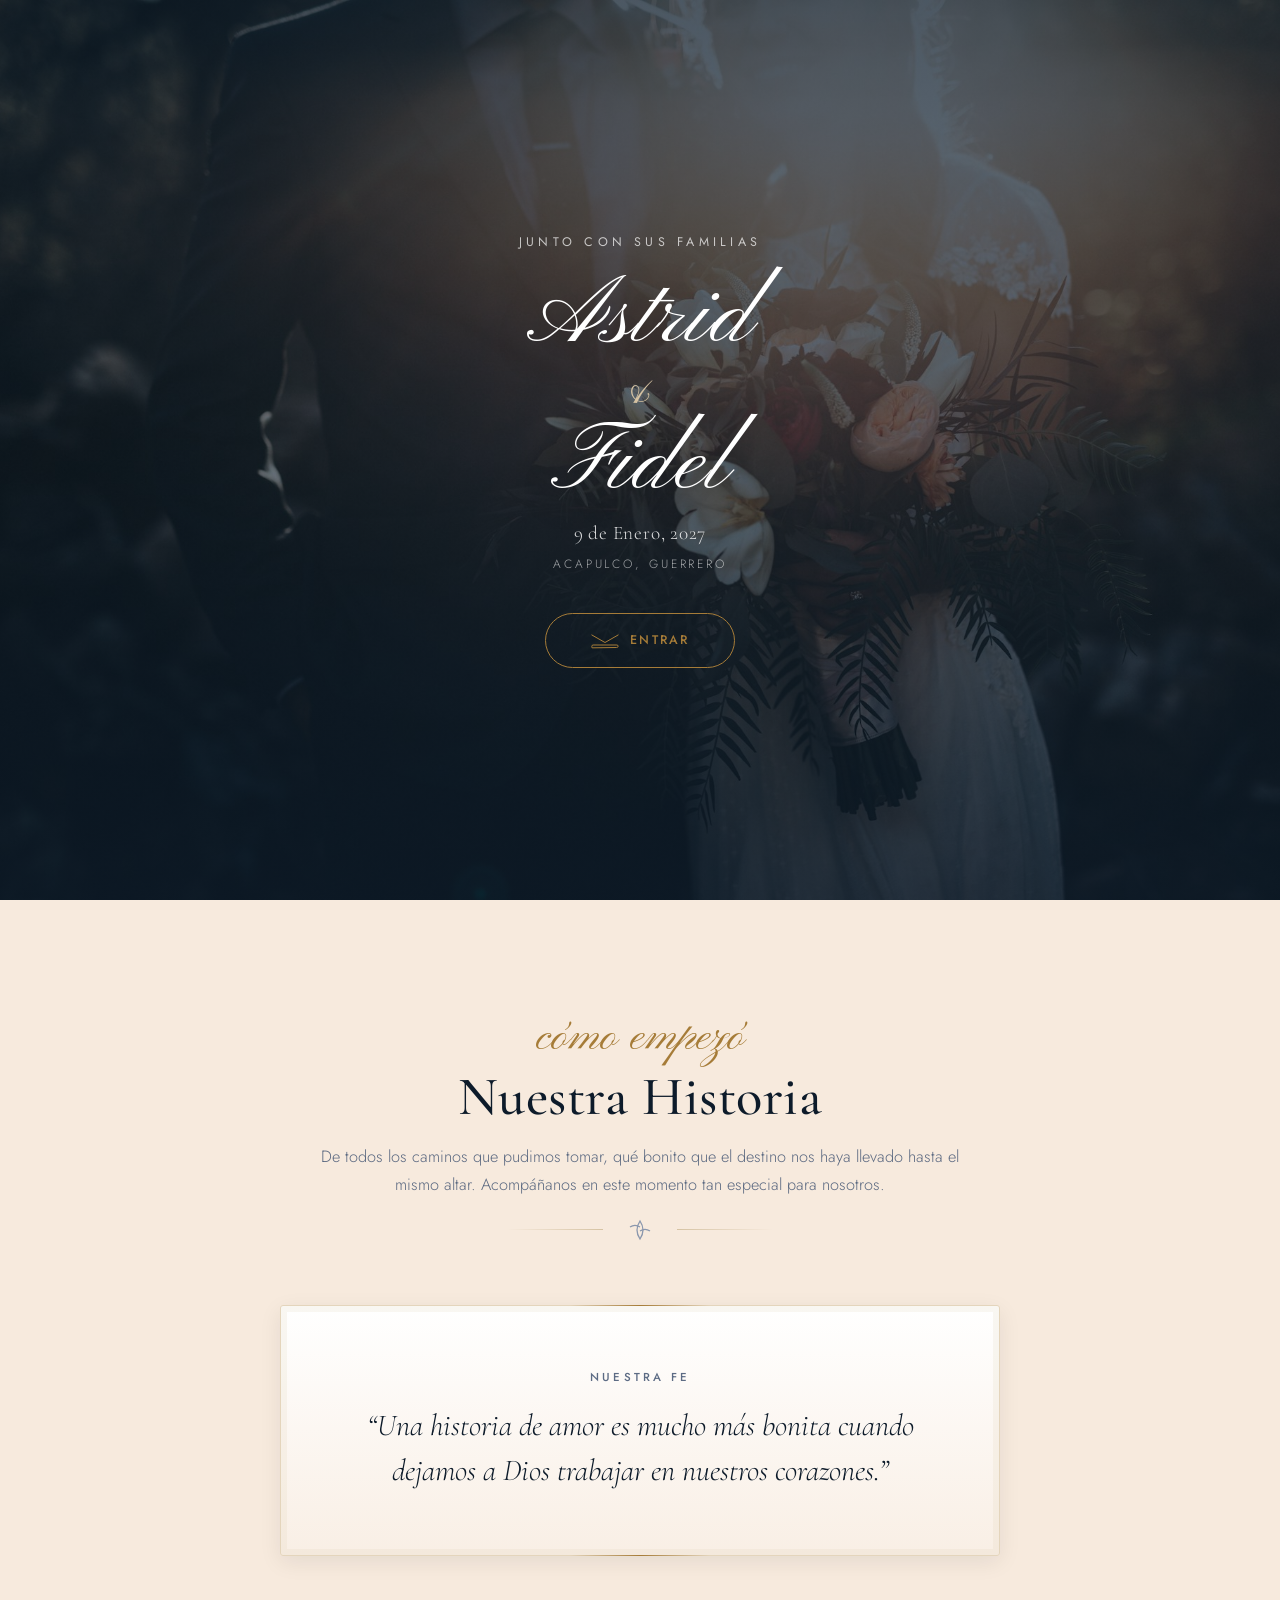
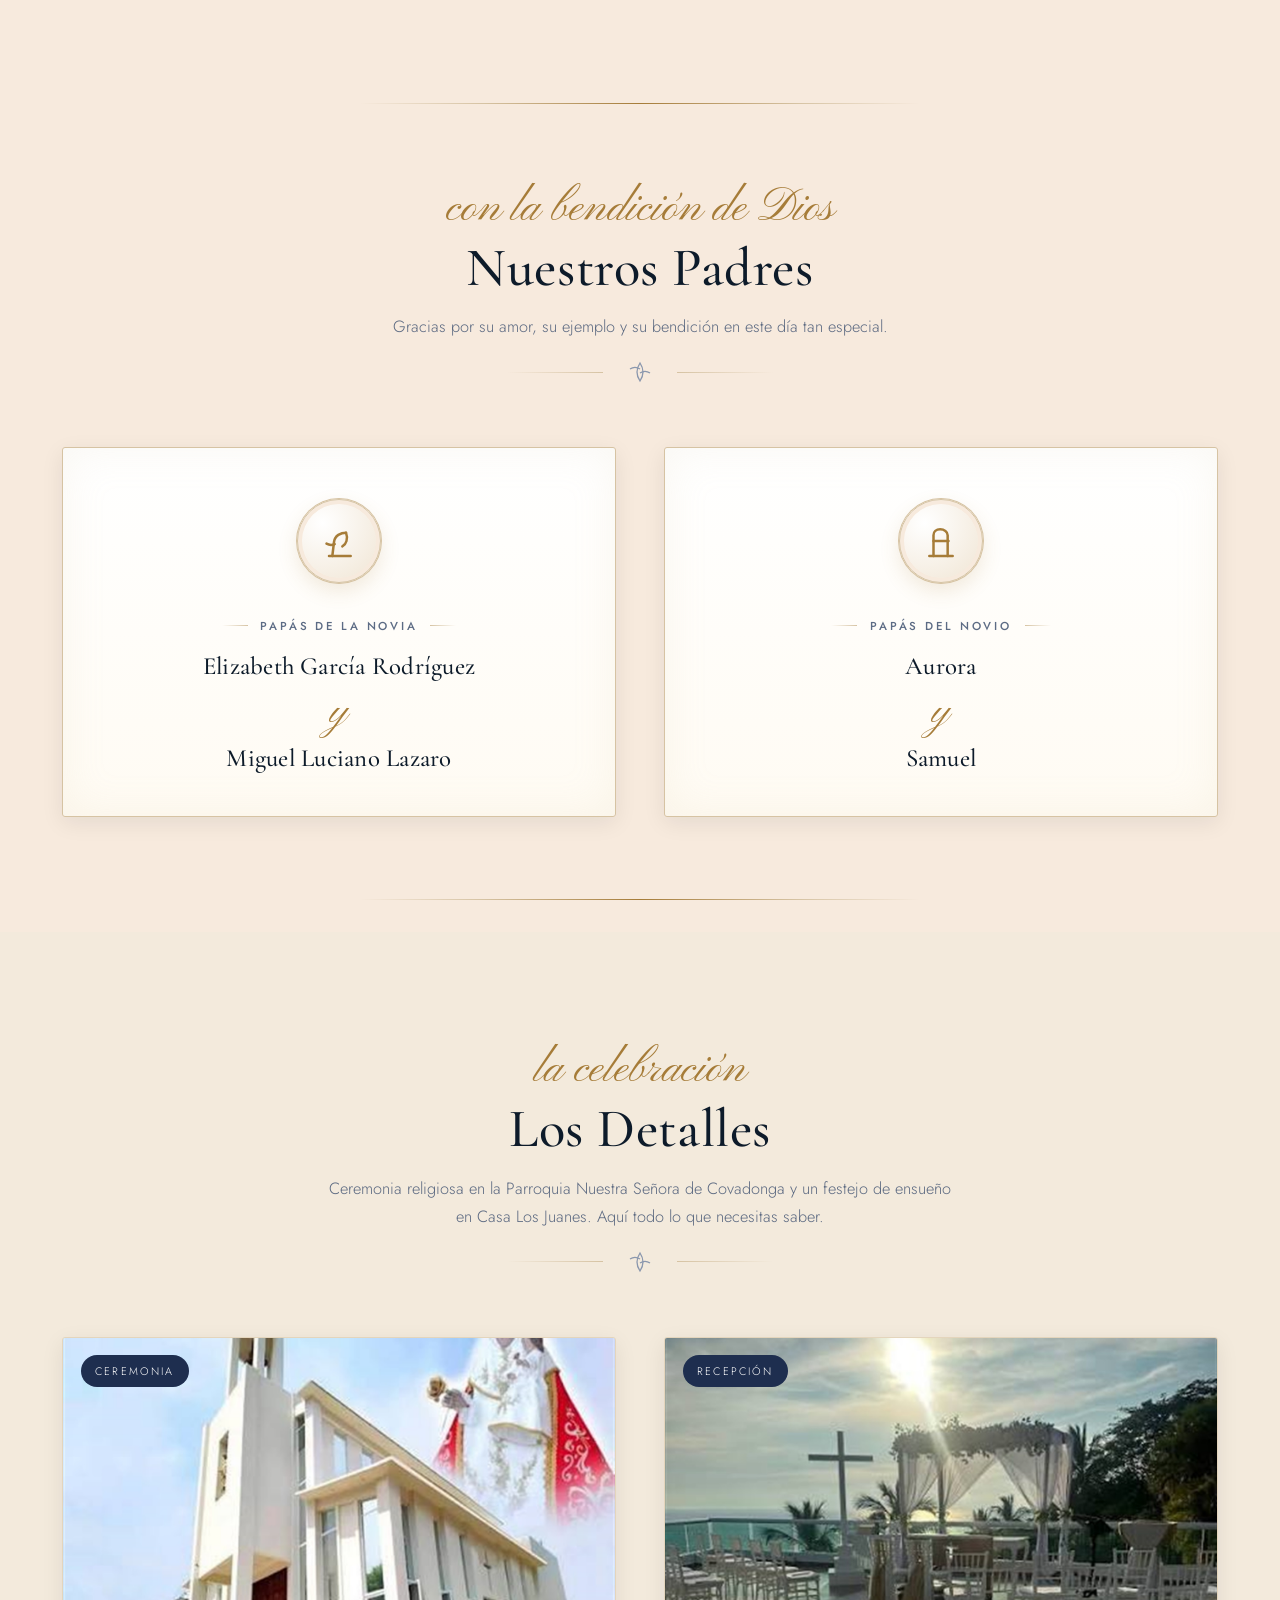
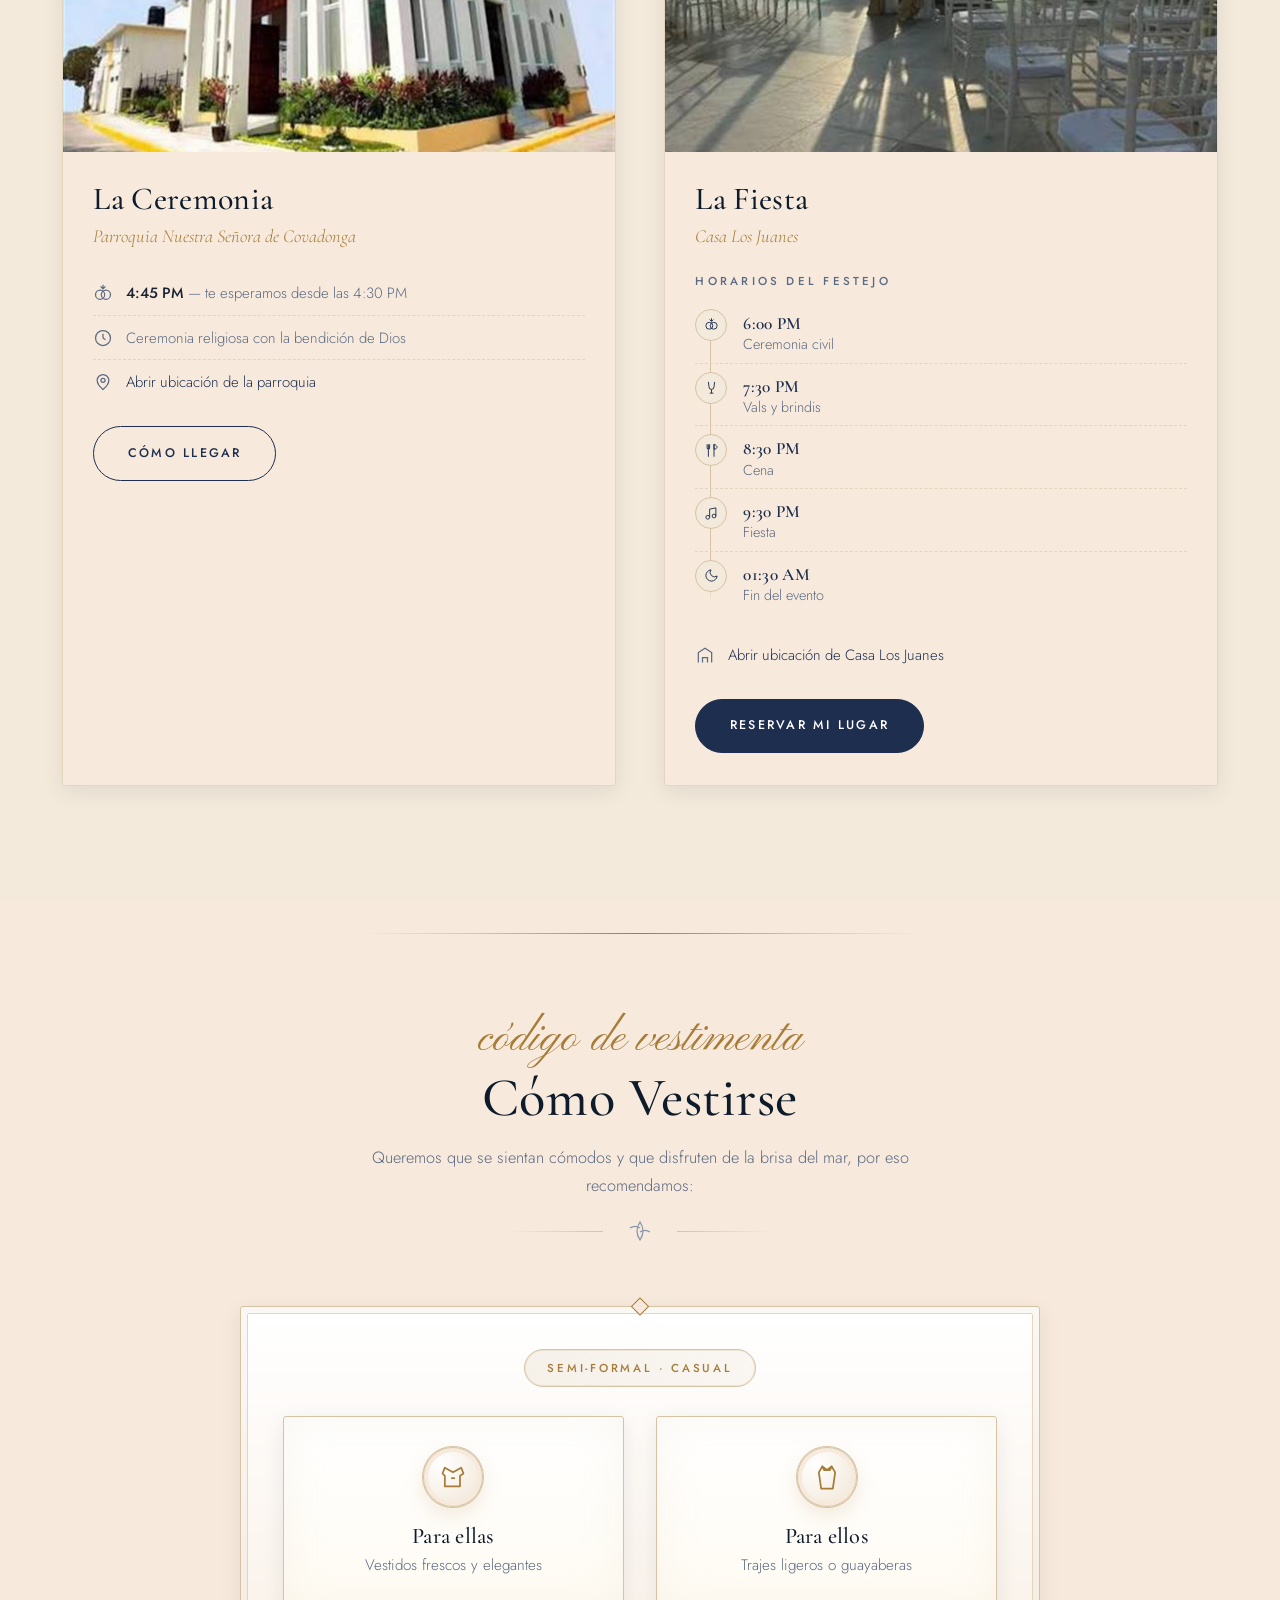
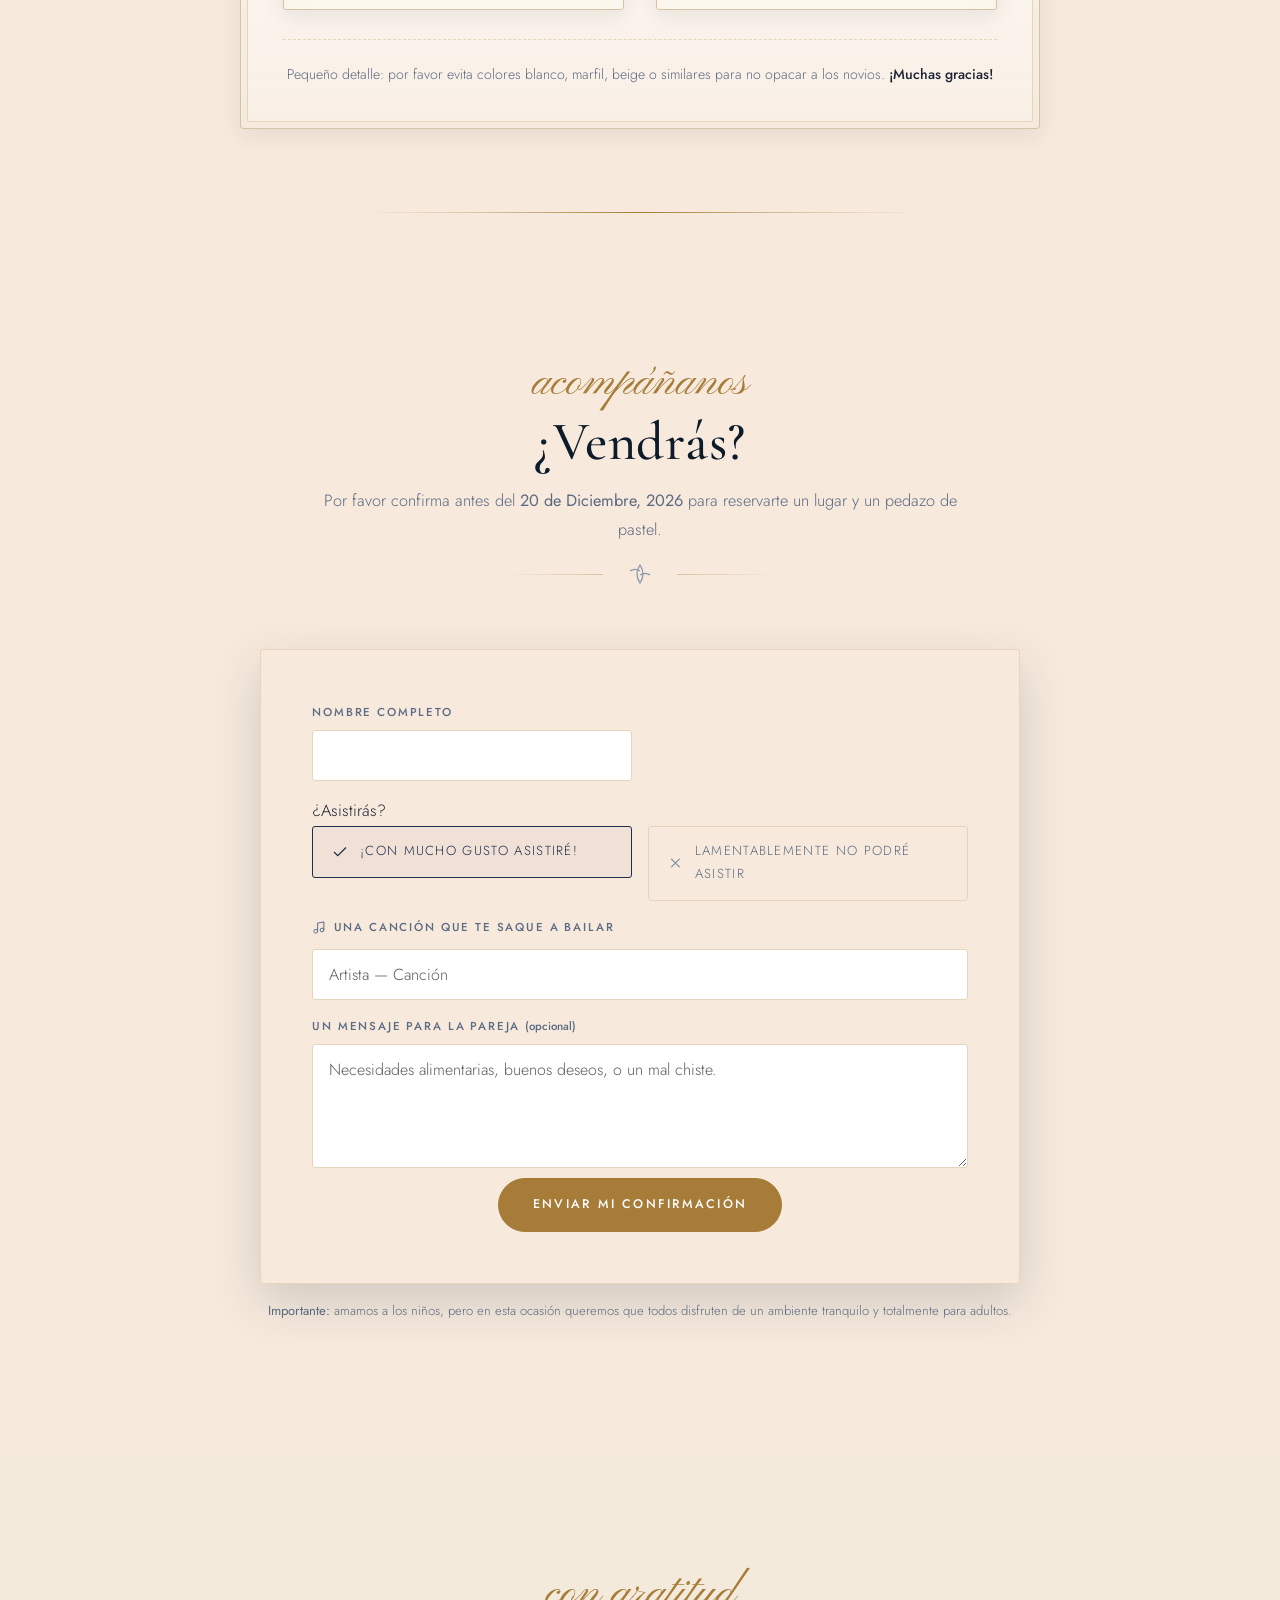
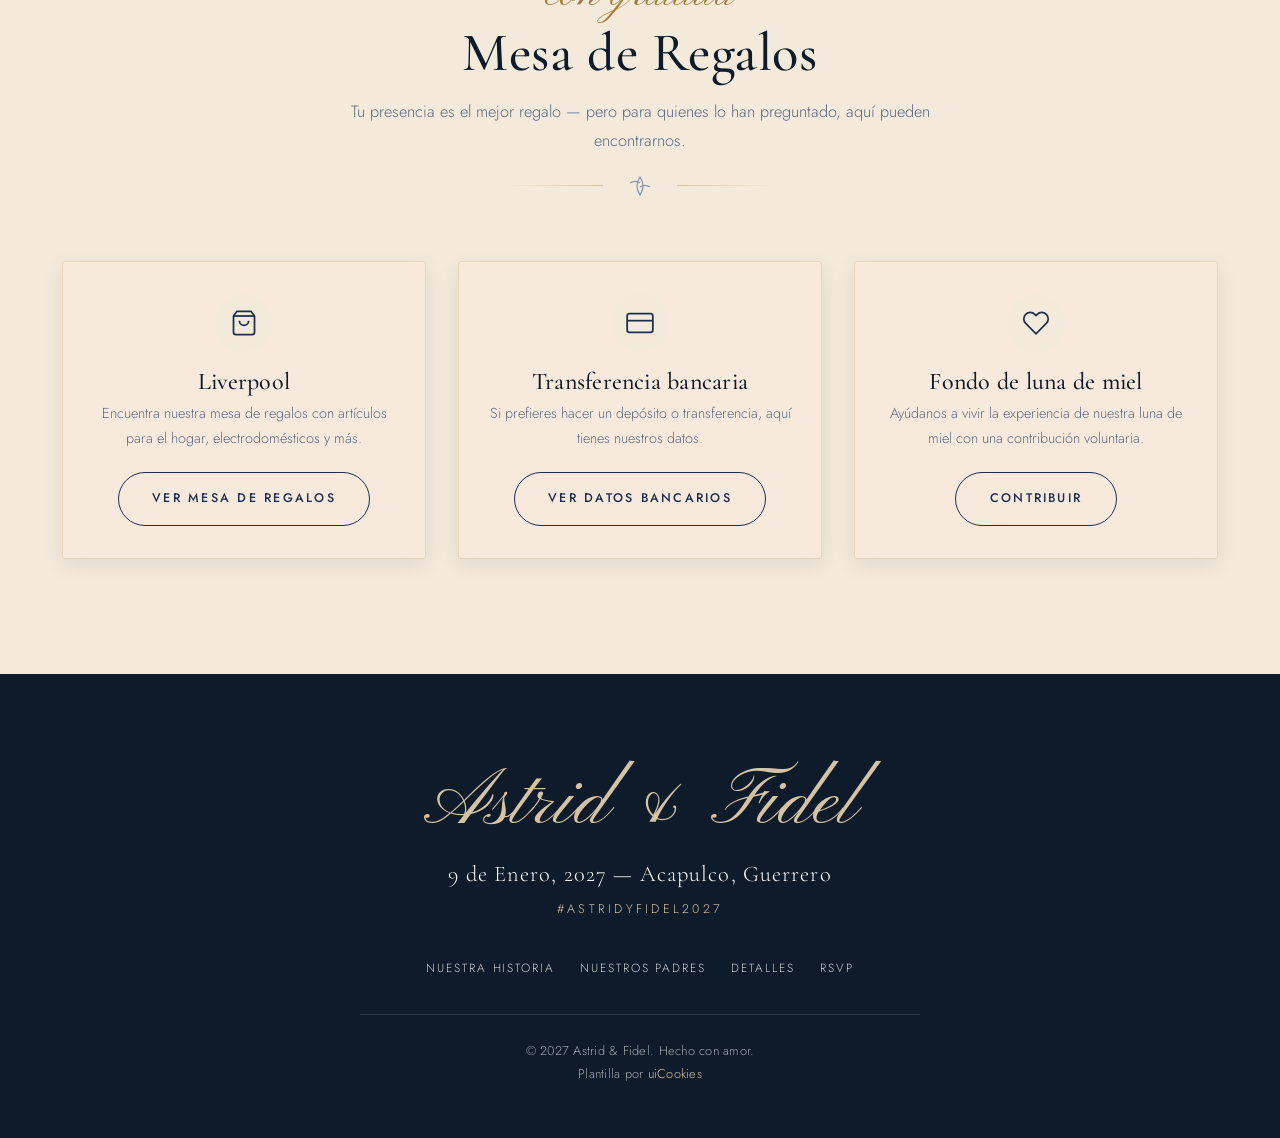
==== index.html @ f968fcee "Ocultar enlaces y seccion de Viaje; animacion del sello al entrar" ====
<!DOCTYPE html>
<html lang="es">
<head>
  <meta charset="utf-8">
  <meta name="viewport" content="width=device-width, initial-scale=1">
  <title>Astrid &amp; Fidel — 9 de Enero, 2027 | Invitación de Boda</title>
  <meta name="description" content="Astrid &amp; Fidel se casan el 9 de enero de 2027 en Acapulco, Guerrero. Confirmación, detalles del evento, registro y más.">
  <meta name="keywords" content="invitación de boda, Astrid y Fidel, RSVP, boda 2027">

  <meta property="og:type" content="website">
  <meta property="og:title" content="Astrid &amp; Fidel — Nos Vamos a Casar">
  <meta property="og:description" content="Acompáñanos el 9 de enero de 2027 en Acapulco, Guerrero para celebrar nuestra boda.">
  <meta property="og:image" content="img/hero.jpg">

  <link rel="preconnect" href="https://fonts.googleapis.com">
  <link rel="preconnect" href="https://fonts.gstatic.com" crossorigin>
  <link href="https://fonts.googleapis.com/css2?family=Cormorant+Garamond:ital,wght@0,400;0,500;0,600;1,400;1,500&family=Jost:wght@300;400;500&family=Pinyon+Script&display=swap" rel="stylesheet">

  <link rel="stylesheet" href="css/vendor/bootstrap.min.css">
  <link rel="stylesheet" href="css/style.css">

  <style>
    html.fonts-loading .welcome-inner { opacity: 0; }
  </style>
  <script>
    (function () {
      document.documentElement.classList.add('fonts-loading');
      if (document.fonts && document.fonts.ready) {
        document.fonts.ready.then(function () {
          document.documentElement.classList.remove('fonts-loading');
        });
      } else {
        document.documentElement.classList.remove('fonts-loading');
      }
    })();
  </script>
</head>
<body>
  <a class="skip-link" href="#main">Saltar al contenido</a>

  <!-- ============================ WELCOME OVERLAY ============================ -->
  <div class="welcome-overlay" id="welcomeOverlay">
    <div class="welcome-inner">
      <p class="welcome-pre">Junto con sus familias</p>
      <h1 class="welcome-names">Astrid <em>&amp;</em> Fidel</h1>
      <p class="welcome-date">9 de Enero, 2027</p>
      <p class="welcome-location">Acapulco, Guerrero</p>
      <button class="welcome-btn" id="welcomeBtn">
        <span class="welcome-seal" aria-hidden="true">
          <svg viewBox="0 0 48 34" fill="none" stroke="currentColor" stroke-width="1.6" stroke-linecap="round" stroke-linejoin="round">
            <path class="wseal-flap" d="M3 8l21 12 21-12"/>
            <path d="M3 28a2 2 0 0 1-0-2 2 2 0 0 1 2-2h38a2 2 0 0 1 2 2v0a2 2 0 0 1-2 2Z"/>
          </svg>
          <svg class="wseal-heart" viewBox="0 0 24 24" fill="currentColor">
            <path d="M12 21c-5.5-4.2-9-7.9-9-11.4A4.7 4.7 0 0 1 12 5.7a4.7 4.7 0 0 1 9-3.9C21 13.1 17.5 16.8 12 21Z"/>
          </svg>
        </span>
        Entrar
      </button>
    </div>
  </div>

  <!-- ============================ HEADER ============================ -->
  <header class="site-header" id="siteHeader">
    <div class="container nav-wrap">
      <a class="brand" href="#home" aria-label="Astrid and Fidel — home">Astrid <em>&amp;</em> Fidel</a>

      <nav aria-label="Primary">
        <ul class="nav-menu" id="navMenu">
          <li><a href="#home" class="active">Inicio</a></li>
          <li><a href="#story">Historia</a></li>
          <li><a href="#padres">Padres</a></li>
          <li><a href="#details">Detalles</a></li>
          <li><a href="#dress-code">Vestimenta</a></li>
          <li hidden><a href="#gallery">Galería</a></li>
          <li hidden><a href="#party">Grupo</a></li>
<li hidden><a href="#travel">Viaje</a></li>
          <li><a href="#rsvp">RSVP</a></li>
        </ul>
      </nav>

      <div class="nav-actions">
        <span class="count-chip" aria-hidden="true"><b id="chipDays">--</b> días</span>
        <button class="nav-toggle" id="navToggle" aria-label="Abrir menú" aria-expanded="false" aria-controls="navMenu"><span></span></button>
      </div>
    </div>
  </header>
  <div class="nav-backdrop" id="navBackdrop" hidden></div>

  <main id="main">

    <!-- ============================ HERO ============================ -->
    <section class="hero" id="home" aria-label="Astrid and Fidel are getting married">
      <div class="hero__bg" role="img" aria-label="Foto de portada de boda"></div>
      <div class="hero__inner">
        <p class="hero__pre">Junto con sus familias</p>
        <h1 class="hero__names">Astrid<span class="amp">&amp;</span>Fidel</h1>
        <p class="hero__meta">Sábado, 9 de Enero <span>&bull;</span> 2027</p>
        <p class="hero__venue">Parroquia N.S. de Covadonga &amp; Casa Los Juanes &mdash; Acapulco, Guerrero</p>

        <div class="countdown" id="countdown" data-date="2027-01-09T16:45:00" aria-label="Countdown to the wedding">
          <div class="count-cell"><b id="cd-days">--</b><span>Días</span></div>
          <div class="count-cell"><b id="cd-hours">--</b><span>Horas</span></div>
          <div class="count-cell"><b id="cd-mins">--</b><span>Minutos</span></div>
          <div class="count-cell"><b id="cd-secs">--</b><span>Segundos</span></div>
        </div>

        <div class="hero__cta">
          <a href="#rsvp" class="btn-ec btn-ec--light">Confirmar Asistencia</a>
          <a href="#story" class="btn-ec btn-ec--ghost" style="color:#fff;border-color:rgba(255,255,255,.6)">Nuestra Historia</a>
        </div>
      </div>
      <a class="scroll-cue" href="#story" aria-label="Scroll to our story">
        <svg viewBox="0 0 24 36" fill="none" stroke="currentColor" stroke-width="1.5" stroke-linecap="round" stroke-linejoin="round" aria-hidden="true"><rect x="7" y="1" width="10" height="20" rx="5"/><path d="M12 6v4"/><path d="M8 27l4 4 4-4"/></svg>
      </a>
    </section>

    <!-- ============================ OUR STORY ============================ -->
    <section class="section" id="story" aria-labelledby="story-title">
      <div class="container">
        <div class="section-head reveal">
          <span class="eyebrow">cómo empezó</span>
          <h2 id="story-title">Nuestra Historia</h2>
          <p>De todos los caminos que pudimos tomar, qué bonito que el destino nos haya llevado hasta el mismo altar. Acompáñanos en este momento tan especial para nosotros.</p>
          <div class="sprig" aria-hidden="true"><svg viewBox="0 0 46 22" fill="none" stroke="currentColor" stroke-width="1.3"><path d="M23 2c-4 6-4 12 0 18 4-6 4-12 0-18Z"/><path d="M23 8c-3-2-7-2-10 0M23 12c3-2 7-2 10 0"/></svg></div>
        </div>

        <div class="story-quote reveal">
          <p class="overline story-quote-kicker">Nuestra fe</p>
          <p class="story-quote-text">“Una historia de amor es mucho más bonita cuando dejamos a Dios trabajar en nuestros corazones.”</p>
        </div>
      </div>
    </section>

    <!-- ============================ PARENTS ============================ -->
    <section class="section" id="padres" aria-labelledby="padres-title">
      <div class="container">
        <div class="section-head reveal">
          <span class="eyebrow">con la bendición de Dios</span>
          <h2 id="padres-title">Nuestros Padres</h2>
          <p>Gracias por su amor, su ejemplo y su bendición en este día tan especial.</p>
          <div class="sprig" aria-hidden="true"><svg viewBox="0 0 46 22" fill="none" stroke="currentColor" stroke-width="1.3"><path d="M23 2c-4 6-4 12 0 18 4-6 4-12 0-18Z"/><path d="M23 8c-3-2-7-2-10 0M23 12c3-2 7-2 10 0"/></svg></div>
        </div>

        <div class="parents-grid">
          <article class="parents-card reveal">
            <span class="parents-ico">
              <svg viewBox="0 0 24 24" fill="none" stroke="currentColor" stroke-width="1.5" stroke-linecap="round" stroke-linejoin="round" aria-hidden="true"><path d="M6 21h13"/><path d="M8 21l1-8.4c.2-1.7.9-3.2 2.6-4.3 1.3-.8 3-1.3 4.6-1.3"/><path d="M16.2 7c.5 1.3.9 3 .3 5-.4 1.5-1.3 2.6-2.5 3.2"/><path d="M4.5 13.6c1.4.8 3.2 1 4.9.3"/></svg>
            </span>
            <p class="parents-role">Papás de la novia</p>
            <h3>Elizabeth García Rodríguez <span class="parents-and">y</span> Miguel Luciano Lazaro</h3>
          </article>

          <article class="parents-card reveal">
            <span class="parents-ico">
              <svg viewBox="0 0 24 24" fill="none" stroke="currentColor" stroke-width="1.5" stroke-linecap="round" stroke-linejoin="round" aria-hidden="true"><path d="M5 21h14"/><path d="M7.5 21V8.5c0-2 1.6-3.5 4-3.5s4.5 1.4 4.5 3.5V21"/><path d="M7.5 12h9"/></svg>
            </span>
            <p class="parents-role">Papás del novio</p>
            <h3>Aurora <span class="parents-and">y</span> Samuel</h3>
          </article>
        </div>
      </div>
    </section>

    <!-- ============================ THE DETAILS ============================ -->
    <section class="section section--blush" id="details" aria-labelledby="details-title">
      <div class="container">
        <div class="section-head reveal">
          <span class="eyebrow">la celebración</span>
          <h2 id="details-title">Los Detalles</h2>
          <p>Ceremonia religiosa en la Parroquia Nuestra Señora de Covadonga y un festejo de ensueño en Casa Los Juanes. Aquí todo lo que necesitas saber.</p>
          <div class="sprig" aria-hidden="true"><svg viewBox="0 0 46 22" fill="none" stroke="currentColor" stroke-width="1.3"><path d="M23 2c-4 6-4 12 0 18 4-6 4-12 0-18Z"/><path d="M23 8c-3-2-7-2-10 0M23 12c3-2 7-2 10 0"/></svg></div>
        </div>

        <div class="detail-grid">
          <article class="detail-card reveal">
            <div class="detail-frame">
              <img src="img/lugarBoda/iglesia-img-hd.jpg" alt="Foto de la parroquia" loading="lazy">
              <span class="tag">Ceremonia</span>
            </div>
            <div class="detail-body">
              <h3>La Ceremonia</h3>
              <p class="place">Parroquia Nuestra Señora de Covadonga</p>
              <ul class="detail-list">
                <li>
                  <svg viewBox="0 0 24 24" fill="none" stroke="currentColor" stroke-width="1.5" aria-hidden="true"><circle cx="8.5" cy="14" r="5.5"/><circle cx="15.5" cy="14" r="5.5"/><path d="M9 4l3 3 3-3M12 7V2"/></svg>
                  <span><b>4:45 PM</b> &mdash; te esperamos desde las 4:30 PM</span>
                </li>
                <li>
                  <svg viewBox="0 0 24 24" fill="none" stroke="currentColor" stroke-width="1.5" aria-hidden="true"><circle cx="12" cy="12" r="9"/><path d="M12 7v5l3 2"/></svg>
                  <span>Ceremonia religiosa con la bendición de Dios</span>
                </li>
                <li>
                  <svg viewBox="0 0 24 24" fill="none" stroke="currentColor" stroke-width="1.5" aria-hidden="true"><path d="M12 21s-7-5.6-7-11a7 7 0 0 1 14 0c0 5.4-7 11-7 11Z"/><circle cx="12" cy="10" r="2.5"/></svg>
                  <span><a href="https://maps.app.goo.gl/dnGxC4YtKZa3KR3AA" target="_blank" rel="noopener">Abrir ubicación de la parroquia</a></span>
                </li>
              </ul>
              <a href="https://maps.app.goo.gl/dnGxC4YtKZa3KR3AA" class="btn-ec btn-ec--ghost" target="_blank" rel="noopener">Cómo llegar</a>
            </div>
          </article>

          <article class="detail-card reveal">
            <div class="detail-frame">
              <img src="img/lugarBoda/fiesta-img-hd.jpg" alt="Foto de la recepción" loading="lazy">
              <span class="tag">Recepción</span>
            </div>
            <div class="detail-body">
              <h3>La Fiesta</h3>
              <p class="place">Casa Los Juanes</p>
              <p class="overline itinerary-title">Horarios del festejo</p>
              <ol class="itinerary">
                <li class="it-item">
                  <span class="it-icon">
                    <svg viewBox="0 0 24 24" fill="none" stroke="currentColor" stroke-width="1.5" aria-hidden="true"><circle cx="8.5" cy="14" r="5.5"/><circle cx="15.5" cy="14" r="5.5"/><path d="M9 4l3 3 3-3M12 7V2"/></svg>
                  </span>
                  <span class="it-info"><b class="it-time">6:00 PM</b><span class="it-label">Ceremonia civil</span></span>
                </li>
                <li class="it-item">
                  <span class="it-icon">
                    <svg viewBox="0 0 24 24" fill="none" stroke="currentColor" stroke-width="1.5" aria-hidden="true"><path d="M7 3l1 8a4 4 0 0 0 8 0l1-8"/><path d="M12 15v6M9 21h6"/></svg>
                  </span>
                  <span class="it-info"><b class="it-time">7:30 PM</b><span class="it-label">Vals y brindis</span></span>
                </li>
                <li class="it-item">
                  <span class="it-icon">
                    <svg viewBox="0 0 24 24" fill="none" stroke="currentColor" stroke-width="1.5" aria-hidden="true"><path d="M7 2v8M5 2v6a2 2 0 0 0 4 0V2M7 10v12"/><path d="M16 2v20M16 10c3 0 5-2 5-4-2-3-4-4-5-4z"/></svg>
                  </span>
                  <span class="it-info"><b class="it-time">8:30 PM</b><span class="it-label">Cena</span></span>
                </li>
                <li class="it-item">
                  <span class="it-icon">
                    <svg viewBox="0 0 24 24" fill="none" stroke="currentColor" stroke-width="1.5" aria-hidden="true"><path d="M9 18V5l10-2v13"/><circle cx="6" cy="18" r="3"/><circle cx="16" cy="16" r="3"/></svg>
                  </span>
                  <span class="it-info"><b class="it-time">9:30 PM</b><span class="it-label">Fiesta</span></span>
                </li>
                <li class="it-item">
                  <span class="it-icon">
                    <svg viewBox="0 0 24 24" fill="none" stroke="currentColor" stroke-width="1.5" aria-hidden="true"><path d="M21 12.8A9 9 0 1 1 11.2 3a7 7 0 0 0 9.8 9.8z"/></svg>
                  </span>
                  <span class="it-info"><b class="it-time">01:30 AM</b><span class="it-label">Fin del evento</span></span>
                </li>
              </ol>
              <ul class="detail-list">
                <li>
                  <svg viewBox="0 0 24 24" fill="none" stroke="currentColor" stroke-width="1.5" aria-hidden="true"><path d="M4 21V9l8-5 8 5v12"/><path d="M9 21v-6h6v6"/></svg>
                  <span><a href="https://maps.google.com/maps?q=16.830873489379883%2C-99.912841796875&z=17&hl=es" target="_blank" rel="noopener">Abrir ubicación de Casa Los Juanes</a></span>
                </li>
              </ul>
              <a href="#rsvp" class="btn-ec">Reservar mi lugar</a>
            </div>
          </article>
        </div>

        </div>
    </section>

    <!-- ============================ DRESS CODE ============================ -->
    <section class="section" id="dress-code" aria-labelledby="dress-title">
      <div class="container">
        <div class="section-head reveal">
          <span class="eyebrow">código de vestimenta</span>
          <h2 id="dress-title">Cómo Vestirse</h2>
          <p>Queremos que se sientan cómodos y que disfruten de la brisa del mar, por eso recomendamos:</p>
          <div class="sprig" aria-hidden="true"><svg viewBox="0 0 46 22" fill="none" stroke="currentColor" stroke-width="1.3"><path d="M23 2c-4 6-4 12 0 18 4-6 4-12 0-18Z"/><path d="M23 8c-3-2-7-2-10 0M23 12c3-2 7-2 10 0"/></svg></div>
        </div>

        <div class="dress-wrap reveal">
          <span class="dress-badge">Semi-formal · Casual</span>
          <div class="dress-grid">
            <article class="dress-col">
              <span class="dress-ico">
                <svg viewBox="0 0 24 24" fill="none" stroke="currentColor" stroke-width="1.5" stroke-linecap="round" stroke-linejoin="round" aria-hidden="true"><path d="M5 4l7 4 7-4 2 5-3 2v9H5v-9L3 9z"/><path d="M11 13h2"/></svg>
              </span>
              <h3>Para ellas</h3>
              <p>Vestidos frescos y elegantes</p>
            </article>
            <article class="dress-col">
              <span class="dress-ico">
                <svg viewBox="0 0 24 24" fill="none" stroke="currentColor" stroke-width="1.5" stroke-linecap="round" stroke-linejoin="round" aria-hidden="true"><path d="M8 3l4 3 4-3 3 5-2 14H7L5 8z"/><path d="M8 3l1.5 3h5L16 3"/></svg>
              </span>
              <h3>Para ellos</h3>
              <p>Trajes ligeros o guayaberas</p>
            </article>
          </div>
          <p class="dress-note">Pequeño detalle: por favor evita colores blanco, marfil, beige o similares para no opacar a los novios. <strong>¡Muchas gracias!</strong></p>
        </div>
      </div>
    </section>

    <!-- ============================ GALLERY ============================ -->
    <section class="section" id="gallery" aria-labelledby="gallery-title" hidden>
      <div class="container">
        <div class="section-head reveal">
          <span class="eyebrow">momentos</span>
          <h2 id="gallery-title">Nuestros Momentos</h2>
          <p>Unas cuantas imágenes de nuestra historia juntos — y una pequeña preview de lo que será el gran día.</p>
          <div class="sprig" aria-hidden="true"><svg viewBox="0 0 46 22" fill="none" stroke="currentColor" stroke-width="1.3"><path d="M23 2c-4 6-4 12 0 18 4-6 4-12 0-18Z"/><path d="M23 8c-3-2-7-2-10 0M23 12c3-2 7-2 10 0"/></svg></div>
        </div>

        <div class="gallery-grid reveal">
          <figure class="g-item g-tall"><img src="img/gallery1.jpg" alt="Foto de galería 1" loading="lazy"></figure>
          <figure class="g-item g-wide"><img src="img/gallery6.jpg" alt="Foto de galería 2" loading="lazy"></figure>
          <figure class="g-item"><img src="img/gallery3.jpg" alt="Foto de galería 3" loading="lazy"></figure>
          <figure class="g-item"><img src="img/gallery5.jpg" alt="Foto de galería 4" loading="lazy"></figure>
          <figure class="g-item g-tall"><img src="img/gallery2.jpg" alt="Foto de galería 5" loading="lazy"></figure>
          <figure class="g-item"><img src="img/gallery4.jpg" alt="Foto de galería 6" loading="lazy"></figure>
          <figure class="g-item g-wide"><img src="img/lugarBoda/iglesea-insise-img-hd.jpg" alt="Interior de la parroquia" loading="lazy"></figure>
        </div>
      </div>
    </section>

    <!-- ============================ WEDDING PARTY ============================ -->
    <section class="section section--blush" id="party" aria-labelledby="party-title" hidden>
      <div class="container">
        <div class="section-head reveal">
          <span class="eyebrow">a nuestro lado</span>
          <h2 id="party-title">Nuestro Grupo</h2>
          <p>Los amigos y familiares más queridos que nos acompañan en este día tan especial.</p>
          <div class="sprig" aria-hidden="true"><svg viewBox="0 0 46 22" fill="none" stroke="currentColor" stroke-width="1.3"><path d="M23 2c-4 6-4 12 0 18 4-6 4-12 0-18Z"/><path d="M23 8c-3-2-7-2-10 0M23 12c3-2 7-2 10 0"/></svg></div>
        </div>

        <div class="party-grid">
          <article class="party-card reveal">
            <div class="party-portrait"><img src="img/party1.jpg" alt="Foto de [Nombre]" loading="lazy"></div>
            <p class="party-role">[Rol]</p>
            <h3>[Nombre]</h3>
            <p>[Breve descripción de esta persona]</p>
          </article>
          <article class="party-card reveal">
            <div class="party-portrait"><img src="img/party2.jpg" alt="Foto de [Nombre]" loading="lazy"></div>
            <p class="party-role">[Rol]</p>
            <h3>[Nombre]</h3>
            <p>[Breve descripción de esta persona]</p>
          </article>
          <article class="party-card reveal">
            <div class="party-portrait"><img src="img/party3.jpg" alt="Foto de [Nombre]" loading="lazy"></div>
            <p class="party-role">[Rol]</p>
            <h3>[Nombre]</h3>
            <p>[Breve descripción de esta persona]</p>
          </article>
          <article class="party-card reveal">
            <div class="party-portrait"><img src="img/party4.jpg" alt="Foto de [Nombre]" loading="lazy"></div>
            <p class="party-role">[Rol]</p>
            <h3>[Nombre]</h3>
            <p>[Breve descripción de esta persona]</p>
          </article>
          <article class="party-card reveal">
            <div class="party-portrait"><img src="img/party5.jpg" alt="Foto de [Nombre]" loading="lazy"></div>
            <p class="party-role">[Rol]</p>
            <h3>[Nombre]</h3>
            <p>[Breve descripción de esta persona]</p>
          </article>
          <article class="party-card reveal">
            <div class="party-portrait"><img src="img/party6.jpg" alt="Foto de [Nombre]" loading="lazy"></div>
            <p class="party-role">[Rol]</p>
            <h3>[Nombre]</h3>
            <p>[Breve descripción de esta persona]</p>
          </article>
        </div>
      </div>
    </section>

    <!-- ============================ RSVP ============================ -->
    <section class="section" id="rsvp" aria-labelledby="rsvp-title">
      <div class="container">
        <div class="section-head reveal">
          <span class="eyebrow">acompáñanos</span>
          <h2 id="rsvp-title">¿Vendrás?</h2>
          <p>Por favor confirma antes del <strong>20 de Diciembre, 2026</strong> para reservarte un lugar y un pedazo de pastel.</p>
          <div class="sprig" aria-hidden="true"><svg viewBox="0 0 46 22" fill="none" stroke="currentColor" stroke-width="1.3"><path d="M23 2c-4 6-4 12 0 18 4-6 4-12 0-18Z"/><path d="M23 8c-3-2-7-2-10 0M23 12c3-2 7-2 10 0"/></svg></div>
        </div>

        <div class="rsvp-wrap reveal">
          <div class="rsvp-card">
            <form class="rsvp-form" id="rsvpForm" novalidate>
              <div class="row g-3">
                <div class="col-md-6">
                  <label class="fld-label" for="rsvp-name">Nombre completo</label>
                  <input type="text" class="form-control" id="rsvp-name" name="name" autocomplete="name" required>
                </div>
                <div class="col-md-6" hidden>
                  <label class="fld-label" for="rsvp-email">Correo electrónico</label>
                  <input type="email" class="form-control" id="rsvp-email" name="email" autocomplete="email">
                </div>

                <div class="col-12">
                  <span class="fld-label" id="attend-label">¿Asistirás?</span>
                  <div class="attend-group" role="radiogroup" aria-labelledby="attend-label">
                    <div class="attend-opt">
                      <input type="radio" id="attend-yes" name="attending" value="yes" checked>
                      <label for="attend-yes">
                        <svg viewBox="0 0 24 24" fill="none" stroke="currentColor" stroke-width="1.6" aria-hidden="true"><path d="M20 6 9 17l-5-5"/></svg>
                        ¡Con mucho gusto asistiré!
                      </label>
                    </div>
                    <div class="attend-opt">
                      <input type="radio" id="attend-no" name="attending" value="no">
                      <label for="attend-no">
                        <svg viewBox="0 0 24 24" fill="none" stroke="currentColor" stroke-width="1.6" aria-hidden="true"><path d="M18 6 6 18M6 6l12 12"/></svg>
                        Lamentablemente no podré asistir
                      </label>
                    </div>
                  </div>
                </div>

                <div class="col-12">
                  <label class="fld-label" for="rsvp-song">
                    <span style="display:inline-flex;align-items:center;gap:.4rem">
                      <svg viewBox="0 0 24 24" width="15" height="15" fill="none" stroke="currentColor" stroke-width="1.6" aria-hidden="true"><path d="M9 18V5l10-2v13"/><circle cx="6" cy="18" r="3"/><circle cx="16" cy="16" r="3"/></svg>
                      Una canción que te saque a bailar
                    </span>
                  </label>
                  <input type="text" class="form-control" id="rsvp-song" name="song" placeholder="Artista — Canción">
                </div>

                <div class="col-12">
                  <label class="fld-label" for="rsvp-note">Un mensaje para la pareja <span style="text-transform:none;letter-spacing:0;color:var(--muted)">(opcional)</span></label>
                  <textarea class="form-control" id="rsvp-note" name="note" rows="4" placeholder="Necesidades alimentarias, buenos deseos, o un mal chiste."></textarea>
                </div>

                <div class="col-12 text-center" style="margin-top:.6rem">
                  <button type="submit" class="btn-ec btn-ec--gold">Enviar mi confirmación</button>
                </div>
              </div>
            </form>

            <div class="rsvp-success" id="rsvpSuccess" role="status" aria-live="polite">
              ¡Gracias por confirmar! No podemos esperar para celebrar contigo. 🌿
            </div>
          </div>
        </div>

        <p class="rsvp-note reveal"><strong>Importante:</strong> amamos a los niños, pero en esta ocasión queremos que todos disfruten de un ambiente tranquilo y totalmente para adultos.</p>
      </div>
    </section>

    <!-- ============================ REGISTRY ============================ -->
    <section class="section section--blush" id="registry" aria-labelledby="registry-title">
      <div class="container">
        <div class="section-head reveal">
          <span class="eyebrow">con gratitud</span>
          <h2 id="registry-title">Mesa de Regalos</h2>
          <p>Tu presencia es el mejor regalo — pero para quienes lo han preguntado, aquí pueden encontrarnos.</p>
          <div class="sprig" aria-hidden="true"><svg viewBox="0 0 46 22" fill="none" stroke="currentColor" stroke-width="1.3"><path d="M23 2c-4 6-4 12 0 18 4-6 4-12 0-18Z"/><path d="M23 8c-3-2-7-2-10 0M23 12c3-2 7-2 10 0"/></svg></div>
        </div>

        <div class="registry-grid">
          <article class="reg-card reveal">
            <div class="reg-ico"><svg viewBox="0 0 24 24" fill="none" stroke="currentColor" stroke-width="1.5" aria-hidden="true"><path d="M6 2L3 6v14a2 2 0 002 2h14a2 2 0 002-2V6l-3-4z"/><line x1="3" y1="6" x2="21" y2="6"/><path d="M16 10a4 4 0 01-8 0"/></svg></div>
            <h3>Liverpool</h3>
            <p>Encuentra nuestra mesa de regalos con artículos para el hogar, electrodomésticos y más.</p>
            <a href="https://www.liverpool.com.mx/mesa-de-regalos" class="btn-ec btn-ec--ghost" target="_blank" rel="noopener">Ver mesa de regalos</a>
          </article>
          <article class="reg-card reveal">
            <div class="reg-ico"><svg viewBox="0 0 24 24" fill="none" stroke="currentColor" stroke-width="1.5" aria-hidden="true"><rect x="1" y="4" width="22" height="16" rx="2" ry="2"/><line x1="1" y1="10" x2="23" y2="10"/></svg></div>
            <h3>Transferencia bancaria</h3>
            <p>Si prefieres hacer un depósito o transferencia, aquí tienes nuestros datos.</p>
            <button class="btn-ec btn-ec--ghost registry-bank-btn" data-bank="banco" data-account="1234567890" data-clabe="012345678901234567" data-name="Astrid López / Fidel Evangelista">Ver datos bancarios</button>
          </article>
          <article class="reg-card reveal">
            <div class="reg-ico"><svg viewBox="0 0 24 24" fill="none" stroke="currentColor" stroke-width="1.5" aria-hidden="true"><path d="M20.84 4.61a5.5 5.5 0 00-7.78 0L12 5.67l-1.06-1.06a5.5 5.5 0 00-7.78 7.78l1.06 1.06L12 21.23l7.78-7.78 1.06-1.06a5.5 5.5 0 000-7.78z"/></svg></div>
            <h3>Fondo de luna de miel</h3>
            <p>Ayúdanos a vivir la experiencia de nuestra luna de miel con una contribución voluntaria.</p>
            <a href="https://www.paypal.com/paypalme/tu-usuario" class="btn-ec btn-ec--ghost" target="_blank" rel="noopener">Contribuir</a>
          </article>
        </div>
      </div>
    </section>

    <!-- ============================ BANK MODAL ============================ -->
    <div class="bank-modal" id="bankModal">
      <div class="bank-modal__card">
        <button class="bank-modal__close" id="bankModalClose" aria-label="Cerrar">&times;</button>
        <h3>Datos bancarios</h3>
        <div class="bank-modal__row">
          <span class="bank-modal__label">Titular</span>
          <span class="bank-modal__value" id="bankName">—</span>
        </div>
        <div class="bank-modal__row">
          <span class="bank-modal__label">Banco</span>
          <span class="bank-modal__value" id="bankBank">—</span>
        </div>
        <div class="bank-modal__row">
          <span class="bank-modal__label">Cuenta</span>
          <span class="bank-modal__value bank-modal__copy" id="bankAccount" data-copy="true">—</span>
        </div>
        <div class="bank-modal__row">
          <span class="bank-modal__label">CLABE</span>
          <span class="bank-modal__value bank-modal__copy" id="bankClabe" data-copy="true">—</span>
        </div>
        <p class="bank-modal__hint">Toca un dato para copiarlo al portapapeles</p>
      </div>
    </div>

    <!-- ============================ TRAVEL & STAY ============================ -->
    <section class="section" id="travel" aria-labelledby="travel-title" hidden>
      <div class="container">
        <div class="section-head reveal">
          <span class="eyebrow">cómo llegar</span>
          <h2 id="travel-title">Viaje y Hospedaje</h2>
          <p>Nuestra celebración se llevará a cabo en Acapulco, Guerrero. La ceremonia religiosa será en la Parroquia Nuestra Señora de Covadonga y el festejo en Casa Los Juanes.</p>
          <div class="sprig" aria-hidden="true"><svg viewBox="0 0 46 22" fill="none" stroke="currentColor" stroke-width="1.3"><path d="M23 2c-4 6-4 12 0 18 4-6 4-12 0-18Z"/><path d="M23 8c-3-2-7-2-10 0M23 12c3-2 7-2 10 0"/></svg></div>
        </div>

        <div class="travel-grid">
          <div class="venue-feature reveal">
            <img src="img/lugarBoda/fiesta-2-img-hd.jpg" alt="Foto del venue" loading="lazy">
            <div>
              <p class="overline" style="color:var(--gold-soft)">El Lugar</p>
              <h3>Casa Los Juanes</h3>
              <p>La fiesta se llevará a cabo en Casa Los Juanes. Te compartimos la ubicación exacta del festejo.</p>
              <a href="https://maps.google.com/maps?q=16.830873489379883%2C-99.912841796875&z=17&hl=es" class="btn-ec btn-ec--light" target="_blank" rel="noopener">Abrir en Maps</a>
            </div>
          </div>

          <div class="hotel-list">
            <article class="hotel-card reveal">
              <div class="hotel-thumb"><img src="img/hotel1.jpg" alt="Foto del hotel 1" loading="lazy"></div>
              <div class="hotel-info">
                <p class="rate">Desde $[precio] / noche</p>
                <h4>[Nombre del Hotel 1]</h4>
                <p>[Descripción breve. Código de descuento: <strong>[CÓDIGO]</strong>]</p>
                <a href="#">Reservar</a>
              </div>
            </article>
            <article class="hotel-card reveal">
              <div class="hotel-thumb"><img src="img/hotel2.jpg" alt="Foto del hotel 2" loading="lazy"></div>
              <div class="hotel-info">
                <p class="rate">Desde $[precio] / noche</p>
                <h4>[Nombre del Hotel 2]</h4>
                <p>[Descripción breve del segundo hotel]</p>
                <a href="#">Reservar</a>
              </div>
            </article>
          </div>
        </div>

        <p class="travel-note reveal"><strong>¿Vuelas?</strong> Aeropuerto Internacional de Acapulco (ACA) está a 25 minutos del centro. [Recomendaciones de transporte adicionales.]</p>
      </div>
    </section>

  </main>

  <!-- ============================ FOOTER ============================ -->
  <footer class="site-footer">
    <div class="container">
      <p class="footer-monogram">Astrid &amp; Fidel</p>
      <p class="footer-date">9 de Enero, 2027 &mdash; Acapulco, Guerrero</p>
      <p class="footer-hash">#AstridyFidel2027</p>

      <ul class="footer-nav">
        <li><a href="#story">Nuestra Historia</a></li>
        <li><a href="#padres">Nuestros Padres</a></li>
        <li><a href="#details">Detalles</a></li>
        <li hidden><a href="#gallery">Galería</a></li>
        <li hidden><a href="#party">Nuestro Grupo</a></li>
        <li><a href="#rsvp">RSVP</a></li>
        <li hidden><a href="#travel">Viaje</a></li>
      </ul>

      <div class="footer-rule"></div>
      <p class="footer-fine">
        &copy; 2027 Astrid &amp; Fidel. Hecho con amor.<br>
        Plantilla por <a href="https://uicookies.com/">uiCookies</a>
      </p>
    </div>
  </footer>

  <!-- ============================ MUSIC ============================ -->
  <button class="music-toggle" id="musicToggle" aria-label="Activar música" aria-pressed="false">
    <svg class="music-ico" viewBox="0 0 24 24" fill="none" stroke="currentColor" stroke-width="2" stroke-linecap="round" stroke-linejoin="round">
      <path d="M9 18V5l12-2v13"/>
      <circle cx="6" cy="18" r="3"/>
      <circle cx="18" cy="16" r="3"/>
    </svg>
    <svg class="music-pause" viewBox="0 0 24 24" fill="currentColor" style="display:none">
      <rect x="6" y="4" width="4" height="16" rx="1"/>
      <rect x="14" y="4" width="4" height="16" rx="1"/>
    </svg>
  </button>

  <audio id="weddingMusic" loop preload="auto">
    <source src="audio/jonasblakewood-indie-rock-557623.mp3" type="audio/mpeg">
  </audio>

  <script src="js/vendor/bootstrap.bundle.min.js"></script>
  <script src="js/main.js"></script>
</body>
</html>
---- css/style.css ----
/* =====================================================================
   Everly — Free Wedding Website Template by uiCookies
   Palette : bordeaux wine · champagne gold · eucalyptus sage · blush ivory
   Type    : Cormorant Garamond (display) · Pinyon Script (accent) · Jost (body)
   ===================================================================== */

:root {
  --ivory:      #F7EADD;   /* Ivory — page background            */
  --blush:      #F3EADC;   /* soft champagne section             */
  --blush-deep: #E4D5BC;   /* champagne borders / rules          */
  --wine:       #1E2E4F;   /* Navy Blue — signature               */
  --wine-deep:  #0D1B2A;   /* Midnight — dark sections / footer   */
  --gold:       #A67C38;   /* Antique Gold accent                */
  --gold-soft:  #D6C3A3;   /* Champagne                           */
  --sage:       #8A97AD;   /* dusty blue-grey (companion)         */
  --sage-deep:  #5C6B84;
  --ink:        #1B2333;   /* deep navy-charcoal text             */
  --muted:      #5B6981;   /* muted navy-grey                     */

  --ff-display: "Cormorant Garamond", Georgia, "Times New Roman", serif;
  --ff-script:  "Pinyon Script", "Cormorant Garamond", cursive;
  --ff-body:    "Jost", "Helvetica Neue", Arial, sans-serif;

  --shadow-sm: 0 6px 22px rgba(13, 27, 42, .08);
  --shadow-md: 0 18px 50px rgba(13, 27, 42, .16);
  --radius: 3px;
  --maxw: 1180px;
}

* { box-sizing: border-box; }

[hidden] { display: none !important; }

html { scroll-behavior: smooth; }
@media (prefers-reduced-motion: reduce) { html { scroll-behavior: auto; } }

body {
  margin: 0;
  font-family: var(--ff-body);
  font-weight: 300;
  font-size: 1.02rem;
  line-height: 1.75;
  color: var(--ink);
  background: var(--ivory);
  -webkit-font-smoothing: antialiased;
  text-rendering: optimizeLegibility;
}

h1, h2, h3, h4 {
  font-family: var(--ff-display);
  font-weight: 500;
  line-height: 1.12;
  color: var(--wine-deep);
  margin: 0 0 .5em;
  letter-spacing: .01em;
}

p { margin: 0 0 1.1rem; }
img { max-width: 100%; display: block; }

a { color: var(--wine); text-decoration: none; transition: color .2s ease; }
a:hover { color: var(--gold); }

:focus-visible {
  outline: 2px solid var(--gold);
  outline-offset: 3px;
  border-radius: 2px;
}

/* ---- Skip link ------------------------------------------------------ */
.skip-link {
  position: absolute;
  left: 16px; top: -60px;
  z-index: 2000;
  background: var(--wine);
  color: #fff;
  padding: .6rem 1.1rem;
  border-radius: var(--radius);
  font-family: var(--ff-body);
  font-size: .8rem;
  letter-spacing: .12em;
  text-transform: uppercase;
  transition: top .2s ease;
}
.skip-link:focus { top: 16px; color: #fff; }

/* ---- Layout helpers ------------------------------------------------- */
.container { max-width: var(--maxw); }

.section { padding: clamp(4rem, 9vw, 8rem) 0; position: relative; }
.section--blush { background: var(--blush); }
.section--tight { padding-top: clamp(3rem, 6vw, 5rem); }

.eyebrow {
  font-family: var(--ff-script);
  font-size: clamp(1.9rem, 4vw, 2.9rem);
  color: var(--gold);
  line-height: 1;
  display: block;
  margin-bottom: .35rem;
}

.section-head { max-width: 640px; margin: 0 auto clamp(2.5rem, 5vw, 4rem); text-align: center; }
.section-head h2 {
  font-size: clamp(2.2rem, 5vw, 3.4rem);
  font-weight: 500;
  margin: 0;
}
.section-head p { color: var(--muted); margin-top: .9rem; }

.overline {
  font-family: var(--ff-body);
  font-weight: 500;
  font-size: .72rem;
  letter-spacing: .28em;
  text-transform: uppercase;
  color: var(--sage-deep);
}

/* Botanical sprig divider ------------------------------------------- */
.sprig {
  display: flex;
  align-items: center;
  justify-content: center;
  gap: .9rem;
  margin: 1.2rem auto 0;
  color: var(--sage);
}
.sprig svg { width: 46px; height: 22px; display: block; }
.sprig::before, .sprig::after {
  content: "";
  width: clamp(40px, 12vw, 96px);
  height: 1px;
  background: linear-gradient(90deg, transparent, var(--gold-soft));
}
.sprig::after { background: linear-gradient(90deg, var(--gold-soft), transparent); }

/* ---- Buttons -------------------------------------------------------- */
.btn-ec {
  --b: var(--wine);
  display: inline-flex;
  align-items: center;
  gap: .55rem;
  font-family: var(--ff-body);
  font-weight: 500;
  font-size: .78rem;
  letter-spacing: .18em;
  text-transform: uppercase;
  padding: .95rem 2.1rem;
  border: 1px solid var(--b);
  background: var(--b);
  color: #fff;
  border-radius: 50px;
  cursor: pointer;
  transition: background .22s ease, color .22s ease, border-color .22s ease, transform .22s ease;
}
.btn-ec:hover { background: transparent; color: var(--b); transform: translateY(-2px); }
.btn-ec--ghost { background: transparent; color: var(--wine); }
.btn-ec--ghost:hover { background: var(--wine); color: #fff; }
.btn-ec--gold { --b: var(--gold); }
.btn-ec--gold:hover { color: var(--gold); }
.btn-ec--light { --b: #fff; color: var(--wine-deep); }
.btn-ec--light:hover { background: transparent; color: #fff; border-color: #fff; }

/* =====================================================================
   Header / Navigation
   ===================================================================== */
.site-header {
  position: fixed;
  inset: 0 0 auto 0;
  z-index: 1000;
  background: transparent;
  transition: background .35s ease, box-shadow .35s ease, padding .35s ease;
  padding: .55rem 0;
}
.site-header.is-stuck {
  background: rgba(251, 246, 241, .98);
  box-shadow: 0 1px 0 var(--blush-deep), var(--shadow-sm);
}
.nav-wrap {
  display: flex;
  align-items: center;
  justify-content: space-between;
  gap: 1rem;
}
.brand {
  font-family: var(--ff-display);
  font-weight: 600;
  font-size: 1.5rem;
  letter-spacing: .04em;
  color: var(--wine-deep);
  line-height: 1;
  display: inline-flex;
  align-items: baseline;
  gap: .3rem;
}
.brand em { font-family: var(--ff-script); font-style: normal; color: var(--gold); font-size: 1.6rem; }
.site-header:not(.is-stuck) .brand { color: #fff; }
.site-header:not(.is-stuck) .brand em { color: var(--gold-soft); }

.nav-menu {
  display: flex;
  align-items: center;
  gap: 1.7rem;
  list-style: none;
  margin: 0;
  padding: 0;
}
.nav-menu a {
  font-family: var(--ff-body);
  font-weight: 400;
  font-size: .74rem;
  letter-spacing: .17em;
  text-transform: uppercase;
  color: var(--ink);
  position: relative;
  padding: .2rem 0;
}
.site-header:not(.is-stuck) .nav-menu a { color: rgba(255,255,255,.92); }
.nav-menu a::after {
  content: "";
  position: absolute;
  left: 0; bottom: -2px;
  width: 0; height: 1px;
  background: var(--gold);
  transition: width .25s ease;
}
.nav-menu a:hover, .nav-menu a.active { color: var(--gold); }
.site-header:not(.is-stuck) .nav-menu a:hover,
.site-header:not(.is-stuck) .nav-menu a.active { color: #fff; }
.nav-menu a:hover::after, .nav-menu a.active::after { width: 100%; }

.nav-actions { display: flex; align-items: center; gap: 1rem; }

/* header countdown chip */
.count-chip {
  display: inline-flex;
  align-items: baseline;
  gap: .4rem;
  font-family: var(--ff-body);
  font-size: .72rem;
  letter-spacing: .16em;
  text-transform: uppercase;
  color: var(--muted);
  border: 1px solid var(--blush-deep);
  padding: .45rem .9rem;
  border-radius: 50px;
  background: rgba(255,255,255,.5);
}
.count-chip b { font-family: var(--ff-display); font-size: 1.15rem; font-weight: 600; color: var(--wine); letter-spacing: 0; }
.site-header:not(.is-stuck) .count-chip {
  color: rgba(255,255,255,.85);
  border-color: rgba(255,255,255,.4);
  background: rgba(13,27,42,.3);
}
.site-header:not(.is-stuck) .count-chip b { color: #fff; }

.nav-toggle {
  display: none;
  width: 46px; height: 42px;
  border: 1px solid var(--blush-deep);
  background: rgba(255,255,255,.6);
  border-radius: var(--radius);
  cursor: pointer;
  padding: 0;
  position: relative;
}
.nav-toggle span, .nav-toggle span::before, .nav-toggle span::after {
  content: "";
  position: absolute;
  left: 50%; top: 50%;
  width: 20px; height: 1.5px;
  background: var(--ink);
  transform: translate(-50%, -50%);
  transition: transform .25s ease, opacity .2s ease;
}
.nav-toggle span::before { transform: translate(-50%, -7px); }
.nav-toggle span::after  { transform: translate(-50%, 5px); }
.site-header:not(.is-stuck) .nav-toggle { background: rgba(13,27,42,.35); border-color: rgba(255,255,255,.4); }
.site-header:not(.is-stuck) .nav-toggle span,
.site-header:not(.is-stuck) .nav-toggle span::before,
.site-header:not(.is-stuck) .nav-toggle span::after { background: #fff; }

/* =====================================================================
   Hero
   ===================================================================== */
.hero {
  position: relative;
  min-height: 100vh;
  display: flex;
  align-items: center;
  justify-content: center;
  text-align: center;
  color: #fff;
  padding: 8rem 1rem 3rem;
  overflow: hidden;
  background: var(--wine-deep);
}
.hero__bg {
  position: absolute; inset: 0;
  background-image: url("../img/hero.jpg");
  background-size: cover;
  background-position: center;
  transform: scale(1.04);
}
.hero__bg::after {
  content: "";
  position: absolute; inset: 0;
  background:
    linear-gradient(180deg, rgba(13,27,42,.55) 0%, rgba(13,27,42,.35) 40%, rgba(13,27,42,.7) 100%);
}
.hero__inner { position: relative; z-index: 2; max-width: 820px; }
.hero__pre {
  font-family: var(--ff-body);
  font-weight: 400;
  font-size: .78rem;
  letter-spacing: .34em;
  text-transform: uppercase;
  color: rgba(255,255,255,.82);
  margin-bottom: 1.2rem;
}
.hero__names {
  font-family: var(--ff-script);
  font-size: clamp(3.8rem, 13vw, 8.5rem);
  font-weight: 400;
  line-height: .95;
  color: #fff;
  margin: 0;
  text-shadow: 0 8px 40px rgba(0,0,0,.35);
}
.hero__names .amp { display: block; font-size: .42em; color: var(--gold-soft); margin: .1em 0; }
.hero__meta {
  font-family: var(--ff-display);
  font-size: clamp(1.15rem, 2.6vw, 1.6rem);
  letter-spacing: .04em;
  color: #fff;
  margin: 1.4rem 0 .2rem;
}
.hero__meta span { color: var(--gold-soft); margin: 0 .5rem; }
.hero__venue {
  font-family: var(--ff-body);
  font-size: .8rem;
  letter-spacing: .24em;
  text-transform: uppercase;
  color: rgba(255,255,255,.8);
}

/* countdown */
.countdown {
  display: flex;
  justify-content: center;
  gap: clamp(.5rem, 2.5vw, 1.6rem);
  margin: 2.6rem auto 2rem;
  flex-wrap: wrap;
}
.count-cell {
  min-width: 82px;
  padding: 1rem .6rem .8rem;
  background: rgba(255,255,255,.09);
  border: 1px solid rgba(255,255,255,.22);
  border-radius: var(--radius);
  backdrop-filter: blur(4px);
}
.count-cell b {
  display: block;
  font-family: var(--ff-display);
  font-weight: 600;
  font-size: clamp(1.9rem, 5vw, 2.7rem);
  line-height: 1;
  color: #fff;
}
.count-cell span {
  font-family: var(--ff-body);
  font-size: .64rem;
  letter-spacing: .22em;
  text-transform: uppercase;
  color: var(--gold-soft);
}
.hero__cta { display: flex; gap: 1rem; justify-content: center; flex-wrap: wrap; }

.scroll-cue {
  position: absolute;
  left: 50%; bottom: 26px;
  transform: translateX(-50%);
  z-index: 3;
  color: rgba(255,255,255,.8);
  animation: bob 2.4s ease-in-out infinite;
}
.scroll-cue svg { width: 20px; height: 30px; }
@keyframes bob { 0%,100% { transform: translate(-50%,0); } 50% { transform: translate(-50%,7px); } }
@media (prefers-reduced-motion: reduce) { .scroll-cue { animation: none; } }

/* =====================================================================
   Our Story — vertical timeline
   ===================================================================== */
.timeline { position: relative; max-width: 940px; margin: 0 auto; }
.timeline::before {
  content: "";
  position: absolute;
  left: 50%; top: 6px; bottom: 6px;
  width: 1px;
  background: linear-gradient(180deg, transparent, var(--gold-soft) 12%, var(--gold-soft) 88%, transparent);
  transform: translateX(-50%);
}
.tl-item {
  position: relative;
  width: 50%;
  padding: 0 3rem 3.4rem 0;
}
.tl-item:nth-child(even) {
  margin-left: 50%;
  padding: 0 0 3.4rem 3rem;
}
.tl-item:last-child { padding-bottom: 0; }
.tl-dot {
  position: absolute;
  top: 8px; right: -7px;
  width: 14px; height: 14px;
  background: var(--ivory);
  border: 2px solid var(--gold);
  border-radius: 50%;
  z-index: 2;
}
.tl-item:nth-child(even) .tl-dot { right: auto; left: -7px; }
.tl-card {
  background: var(--ivory);
  border: 1px solid var(--blush-deep);
  border-radius: var(--radius);
  overflow: hidden;
  box-shadow: var(--shadow-sm);
}
.section--blush .tl-card { background: #fff; }
.tl-frame {
  position: relative;
  aspect-ratio: 16 / 10;
  background: var(--blush-deep);
}
.tl-frame img { position: absolute; inset: 0; width: 100%; height: 100%; object-fit: cover; }
.tl-body { padding: 1.5rem 1.7rem 1.7rem; }
.tl-date { color: var(--sage-deep); margin-bottom: .5rem; }
.tl-body h3 { font-size: 1.7rem; margin-bottom: .5rem; }
.tl-body p { color: var(--muted); font-size: .95rem; margin: 0; }

/* Story — featured quote */
.story-quote {
  position: relative;
  max-width: 720px;
  margin: 0 auto;
  text-align: center;
  background: linear-gradient(180deg, #fff 0%, var(--ivory) 130%);
  border: 1px solid var(--blush-deep);
  border-radius: var(--radius);
  box-shadow: var(--shadow-sm), inset 0 0 0 6px rgba(214,195,163,.14);
  padding: clamp(2.6rem, 5vw, 3.8rem) clamp(1.6rem, 4vw, 3rem);
}
.story-quote::before, .story-quote::after {
  content: "";
  position: absolute;
  left: 50%;
  transform: translateX(-50%);
  width: 140px;
  height: 1px;
  background: linear-gradient(90deg, transparent, var(--gold), transparent);
}
.story-quote::before { top: -1px; }
.story-quote::after { bottom: -1px; }
.story-quote-kicker { margin-bottom: 1rem; }
.story-quote-text {
  font-family: var(--ff-display);
  font-style: italic;
  font-size: clamp(1.35rem, 3.2vw, 1.9rem);
  line-height: 1.5;
  color: var(--wine-deep);
  margin: 0;
}

/* =====================================================================
   Parents — twin cards
   ===================================================================== */
#padres::before, #padres::after {
  content: "";
  position: absolute;
  left: 50%;
  transform: translateX(-50%);
  width: min(560px, 72%);
  height: 1px;
  background: linear-gradient(90deg, transparent, var(--gold-soft) 22%, var(--gold) 50%, var(--gold-soft) 78%, transparent);
}
#padres::before { top: 2rem; }
#padres::after { bottom: 2rem; }

.parents-frame {
  position: relative;
  max-width: 980px;
  margin: 0 auto;
  padding: clamp(1.2rem, 3vw, 2rem);
  border: 1px solid var(--gold-soft);
  border-radius: var(--radius);
}
.parents-frame::before {
  content: "";
  position: absolute;
  inset: 6px;
  border: 1px solid var(--blush-deep);
  border-radius: 2px;
  pointer-events: none;
}
.parents-frame::after {
  content: "";
  position: absolute;
  top: -7px; left: 50%;
  transform: translateX(-50%) rotate(45deg);
  width: 13px; height: 13px;
  background: var(--ivory);
  border: 1px solid var(--gold);
  z-index: 2;
}
.parents-grid {
  display: grid;
  grid-template-columns: repeat(2, 1fr);
  gap: clamp(1.5rem, 4vw, 3rem);
}
.parents-card {
  position: relative;
  text-align: center;
  background: linear-gradient(180deg, #fff 0%, #FFFBF3 100%);
  border: 1px solid var(--gold-soft);
  border-radius: var(--radius);
  box-shadow: var(--shadow-sm), inset 0 0 44px rgba(214,195,163,.14);
  padding: clamp(2.4rem, 4vw, 3.4rem) 1.8rem 2.6rem;
  transition: transform .25s ease, box-shadow .25s ease;
}
.parents-card:hover {
  transform: translateY(-4px);
  box-shadow: var(--shadow-md), inset 0 0 44px rgba(214,195,163,.14);
}
.parents-ico {
  width: 84px; height: 84px;
  margin: 0 auto clamp(1.1rem, 3vw, 1.5rem);
  display: grid;
  place-items: center;
  border-radius: 50%;
  background: radial-gradient(circle at 30% 28%, #fff 0%, var(--blush) 78%);
  border: 1px solid var(--gold-soft);
  color: var(--gold);
  box-shadow: inset 0 0 0 4px var(--ivory), 0 0 0 1px var(--gold-soft), 0 8px 20px rgba(166,124,56,.16);
  position: relative;
  z-index: 1;
}
.parents-ico svg { width: 40px; height: 40px; }
.parents-role {
  display: inline-flex;
  align-items: center;
  gap: .8rem;
  font-family: var(--ff-body);
  font-weight: 500;
  font-size: .72rem;
  letter-spacing: .24em;
  text-transform: uppercase;
  color: var(--sage-deep);
  margin-bottom: .9rem;
  position: relative;
  z-index: 1;
}
.parents-role::before, .parents-role::after {
  content: "";
  width: 26px;
  height: 1px;
  background: linear-gradient(90deg, transparent, var(--gold-soft));
}
.parents-role::after { background: linear-gradient(90deg, var(--gold-soft), transparent); }
.parents-card h3 {
  font-family: var(--ff-display);
  font-size: clamp(1.25rem, 2.6vw, 1.55rem);
  font-weight: 500;
  line-height: 1.3;
  color: var(--wine-deep);
  margin: 0;
  position: relative;
  z-index: 1;
}
.parents-and {
  display: block;
  font-family: var(--ff-script);
  font-size: 1.6em;
  line-height: 1.5;
  color: var(--gold);
  font-style: normal;
}

@media (max-width: 767px) {
  .parents-grid { grid-template-columns: 1fr; }
}

/* =====================================================================
   The Details — ceremony & reception
   ===================================================================== */
.detail-grid { display: grid; grid-template-columns: repeat(2, 1fr); gap: clamp(1.5rem, 4vw, 3rem); }
.detail-card {
  background: #fff;
  border: 1px solid var(--blush-deep);
  border-radius: var(--radius);
  overflow: hidden;
  box-shadow: var(--shadow-sm);
  display: flex;
  flex-direction: column;
}
.section--blush .detail-card { background: var(--ivory); }
.detail-frame { position: relative; aspect-ratio: 4 / 3; background: var(--blush-deep); }
.detail-frame img { position: absolute; inset: 0; width: 100%; height: 100%; object-fit: cover; }
.detail-frame .tag {
  position: absolute; left: 1.1rem; top: 1.1rem;
  background: var(--wine);
  color: #fff;
  font-family: var(--ff-body);
  font-size: .68rem;
  letter-spacing: .2em;
  text-transform: uppercase;
  padding: .4rem .9rem;
  border-radius: 50px;
}
.detail-body { padding: 1.8rem 1.9rem 2rem; flex: 1; }
.detail-body h3 { font-size: 2rem; margin-bottom: .2rem; }
.detail-body .place { font-family: var(--ff-display); font-size: 1.15rem; color: var(--gold); font-style: italic; margin-bottom: 1.2rem; }
.detail-list { list-style: none; margin: 0 0 1.4rem; padding: 0; }
.detail-list li { display: flex; gap: .8rem; align-items: flex-start; padding: .55rem 0; border-bottom: 1px dashed var(--blush-deep); color: var(--muted); font-size: .93rem; }
.detail-list li:last-child { border-bottom: 0; }
.detail-list svg { width: 20px; height: 20px; flex: none; color: var(--sage-deep); margin-top: 3px; }
.detail-list b { color: var(--ink); font-weight: 500; }

/* Vertical illustrated itinerary */
.itinerary-title { margin-bottom: .6rem; }
.itinerary { list-style: none; margin: 0 0 1.2rem; padding: 0; position: relative; }
.itinerary::before {
  content: "";
  position: absolute;
  left: 15px; top: 10px; bottom: 10px;
  width: 1px;
  background: linear-gradient(180deg, transparent, var(--gold-soft) 10%, var(--gold-soft) 90%, transparent);
}
.it-item {
  position: relative;
  display: flex;
  align-items: flex-start;
  gap: 1rem;
  padding: .5rem 0;
  border-bottom: 1px dashed var(--blush-deep);
}
.it-item:last-child { border-bottom: 0; }
.it-icon {
  width: 32px; height: 32px;
  flex: none;
  display: grid;
  place-items: center;
  border-radius: 50%;
  background: var(--blush);
  border: 1px solid var(--gold-soft);
  color: var(--wine);
  position: relative;
  z-index: 1;
}
.it-icon svg { width: 15px; height: 15px; }
.it-info { display: flex; flex-direction: column; line-height: 1.35; padding-top: 3px; }
.it-time { font-family: var(--ff-display); font-weight: 600; font-size: 1.08rem; color: var(--wine); letter-spacing: .02em; }
.it-label { color: var(--muted); font-size: .9rem; }

/* =====================================================================
   Dress code
   ===================================================================== */
#dress-code::before, #dress-code::after {
  content: "";
  position: absolute;
  left: 50%;
  transform: translateX(-50%);
  width: min(560px, 72%);
  height: 1px;
  background: linear-gradient(90deg, transparent, var(--gold-soft) 22%, var(--gold) 50%, var(--gold-soft) 78%, transparent);
}
#dress-code::before { top: 2rem; }
#dress-code::after { bottom: 2rem; }
.dress-wrap {
  position: relative;
  max-width: 800px;
  margin: 0 auto;
  padding: clamp(1.8rem, 3.5vw, 2.6rem);
  border: 1px solid var(--gold-soft);
  border-radius: var(--radius);
  background: linear-gradient(180deg, #fff 0%, var(--ivory) 130%);
  box-shadow: var(--shadow-sm), inset 0 0 0 6px rgba(214,195,163,.12);
  text-align: center;
}
.dress-wrap::before {
  content: "";
  position: absolute;
  inset: 6px;
  border: 1px solid var(--blush-deep);
  border-radius: 2px;
  pointer-events: none;
}
.dress-wrap::after {
  content: "";
  position: absolute;
  top: -7px; left: 50%;
  transform: translateX(-50%) rotate(45deg);
  width: 13px; height: 13px;
  background: var(--ivory);
  border: 1px solid var(--gold);
  z-index: 2;
}
.dress-badge {
  display: inline-block;
  font-family: var(--ff-body);
  font-weight: 500;
  font-size: .72rem;
  letter-spacing: .24em;
  text-transform: uppercase;
  color: var(--gold);
  border: 1px solid var(--gold-soft);
  border-radius: 50px;
  padding: .5rem 1.4rem;
  margin-bottom: 1.8rem;
  background: linear-gradient(135deg, rgba(214,195,163,.22), rgba(214,195,163,.1));
  box-shadow: inset 0 0 0 1px rgba(214,195,163,.3);
}
.dress-grid {
  display: grid;
  grid-template-columns: repeat(2, 1fr);
  gap: clamp(1.2rem, 3vw, 2rem);
}
.dress-col {
  background: linear-gradient(180deg, #fff 0%, #FFFBF3 100%);
  border: 1px solid var(--gold-soft);
  border-radius: var(--radius);
  box-shadow: var(--shadow-sm), inset 0 0 44px rgba(214,195,163,.14);
  padding: 1.9rem 1.5rem;
  transition: transform .25s ease, box-shadow .25s ease;
}
.dress-col:hover { transform: translateY(-3px); box-shadow: var(--shadow-md), inset 0 0 44px rgba(214,195,163,.14); }
.dress-ico {
  width: 60px; height: 60px;
  margin: 0 auto 1rem;
  display: grid;
  place-items: center;
  border-radius: 50%;
  background: radial-gradient(circle at 30% 28%, #fff 0%, var(--blush) 78%);
  border: 1px solid var(--gold-soft);
  color: var(--gold);
  box-shadow: inset 0 0 0 4px var(--ivory), 0 0 0 1px var(--gold-soft), 0 8px 20px rgba(166,124,56,.16);
}
.dress-ico svg { width: 28px; height: 28px; }
.dress-col h3 { font-size: 1.4rem; margin-bottom: .25rem; }
.dress-col p { color: var(--muted); font-size: .95rem; margin: 0; }
.dress-note {
  margin: 1.8rem 0 0;
  padding-top: 1.4rem;
  border-top: 1px dashed var(--blush-deep);
  color: var(--muted);
  font-size: .88rem;
}
.dress-note strong { color: var(--ink); font-weight: 500; }

@media (max-width: 767px) {
  .dress-grid { grid-template-columns: 1fr; }
}

/* =====================================================================
   Gallery — asymmetric mosaic
   ===================================================================== */
.gallery-grid {
  display: grid;
  grid-template-columns: repeat(4, 1fr);
  grid-auto-rows: 200px;
  gap: 14px;
}
.g-item { position: relative; overflow: hidden; border-radius: var(--radius); background: var(--blush-deep); }
.g-item img { position: absolute; inset: 0; width: 100%; height: 100%; object-fit: cover; transition: transform .7s ease; }
.g-item:hover img { transform: scale(1.07); }
.g-item::after {
  content: "";
  position: absolute; inset: 0;
  background: linear-gradient(180deg, transparent 55%, rgba(13,27,42,.38));
  opacity: 0; transition: opacity .3s ease;
}
.g-item:hover::after { opacity: 1; }
.g-tall { grid-row: span 2; }
.g-wide { grid-column: span 2; }

/* =====================================================================
   Wedding party
   ===================================================================== */
.party-grid { display: grid; grid-template-columns: repeat(3, 1fr); gap: clamp(1.4rem, 3vw, 2.4rem); }
.party-card { text-align: center; }
.party-portrait {
  position: relative;
  width: 168px; height: 168px;
  margin: 0 auto 1.1rem;
  border-radius: 50%;
  overflow: hidden;
  background: var(--blush-deep);
  border: 1px solid var(--blush-deep);
  box-shadow: 0 0 0 6px var(--ivory), 0 0 0 7px var(--gold-soft);
}
.section--blush .party-portrait { box-shadow: 0 0 0 6px var(--blush), 0 0 0 7px var(--gold-soft); }
.party-portrait img { position: absolute; inset: 0; width: 100%; height: 100%; object-fit: cover; }
.party-card h3 { font-size: 1.55rem; margin-bottom: .1rem; }
.party-role { color: var(--gold); font-family: var(--ff-script); font-size: 1.5rem; line-height: 1; margin-bottom: .5rem; }
.party-card p { color: var(--muted); font-size: .9rem; margin: 0 auto; max-width: 280px; }

/* =====================================================================
   RSVP
   ===================================================================== */
.rsvp-wrap { max-width: 760px; margin: 0 auto; }
.rsvp-card {
  background: var(--ivory);
  border: 1px solid var(--blush-deep);
  border-radius: var(--radius);
  padding: clamp(1.8rem, 5vw, 3.2rem);
  box-shadow: var(--shadow-md);
}
.rsvp-form label.fld-label {
  display: block;
  font-family: var(--ff-body);
  font-weight: 500;
  font-size: .72rem;
  letter-spacing: .16em;
  text-transform: uppercase;
  color: var(--sage-deep);
  margin-bottom: .5rem;
}
.rsvp-form .form-control,
.rsvp-form .form-select {
  font-family: var(--ff-body);
  font-weight: 300;
  border: 1px solid var(--blush-deep);
  border-radius: var(--radius);
  background: #fff;
  color: var(--ink);
  padding: .8rem 1rem;
}
.rsvp-form textarea.form-control { min-height: 120px; height: auto; resize: vertical; }
.rsvp-form .form-control:focus,
.rsvp-form .form-select:focus {
  border-color: var(--gold);
  box-shadow: 0 0 0 .18rem rgba(166,124,56,.16);
}
.attend-group { display: flex; gap: 1rem; flex-wrap: wrap; }
.attend-opt { flex: 1 1 180px; }
.attend-opt input { position: absolute; opacity: 0; pointer-events: none; }
.attend-opt label {
  display: flex;
  align-items: center;
  gap: .7rem;
  cursor: pointer;
  border: 1px solid var(--blush-deep);
  border-radius: var(--radius);
  padding: .85rem 1.1rem;
  font-family: var(--ff-body);
  font-size: .82rem;
  letter-spacing: .1em;
  text-transform: uppercase;
  color: var(--muted);
  transition: border-color .2s ease, background .2s ease, color .2s ease;
}
.attend-opt label svg { width: 18px; height: 18px; color: var(--sage); }
.attend-opt input:checked + label {
  border-color: var(--wine);
  background: rgba(110,42,56,.05);
  color: var(--wine);
}
.attend-opt input:checked + label svg { color: var(--wine); }
.attend-opt input:focus-visible + label { outline: 2px solid var(--gold); outline-offset: 2px; }
.rsvp-note { text-align: center; color: var(--muted); font-size: .82rem; margin-top: 1rem; }
.rsvp-success {
  display: none;
  text-align: center;
  padding: 1.4rem;
  border: 1px solid var(--sage);
  background: rgba(139,154,130,.12);
  border-radius: var(--radius);
  color: var(--sage-deep);
  font-family: var(--ff-display);
  font-size: 1.3rem;
}
.rsvp-success.show { display: block; }

/* =====================================================================
   Registry
   ===================================================================== */
.registry-grid { display: grid; grid-template-columns: repeat(3, 1fr); gap: clamp(1.2rem, 3vw, 2rem); }
.reg-card {
  background: #fff;
  border: 1px solid var(--blush-deep);
  border-radius: var(--radius);
  padding: 2rem 1.7rem;
  text-align: center;
  box-shadow: var(--shadow-sm);
  transition: transform .25s ease, box-shadow .25s ease;
}
.section--blush .reg-card { background: var(--ivory); }
.reg-card:hover { transform: translateY(-4px); box-shadow: var(--shadow-md); }
.reg-ico {
  width: 58px; height: 58px;
  margin: 0 auto 1.1rem;
  display: grid; place-items: center;
  border-radius: 50%;
  background: var(--blush);
  color: var(--wine);
}
.reg-ico svg { width: 28px; height: 28px; }
.reg-card h3 { font-size: 1.5rem; margin-bottom: .3rem; }
.reg-card p { color: var(--muted); font-size: .9rem; margin-bottom: 1.3rem; }

/* =====================================================================
   Travel & Accommodation
   ===================================================================== */
.travel-grid { display: grid; grid-template-columns: 1.1fr .9fr; gap: clamp(1.5rem, 4vw, 3rem); align-items: stretch; }
.venue-feature {
  position: relative;
  border-radius: var(--radius);
  overflow: hidden;
  min-height: 340px;
  color: #fff;
  display: flex;
  flex-direction: column;
  justify-content: flex-end;
  padding: 2rem;
  background: var(--wine-deep);
}
.venue-feature img { position: absolute; inset: 0; width: 100%; height: 100%; object-fit: cover; }
.venue-feature::after { content: ""; position: absolute; inset: 0; background: linear-gradient(180deg, rgba(13,27,42,.15), rgba(13,27,42,.8)); }
.venue-feature > * { position: relative; z-index: 2; }
.venue-feature h3 { color: #fff; font-size: 2rem; margin-bottom: .3rem; }
.venue-feature p { color: rgba(255,255,255,.9); font-size: .95rem; margin-bottom: 1.1rem; }

.hotel-list { display: flex; flex-direction: column; gap: 1.2rem; }
.hotel-card {
  display: flex;
  gap: 1.1rem;
  background: #fff;
  border: 1px solid var(--blush-deep);
  border-radius: var(--radius);
  overflow: hidden;
  box-shadow: var(--shadow-sm);
}
.section--blush .hotel-card { background: var(--ivory); }
.hotel-thumb { position: relative; width: 130px; flex: none; background: var(--blush-deep); }
.hotel-thumb img { position: absolute; inset: 0; width: 100%; height: 100%; object-fit: cover; }
.hotel-info { padding: 1.1rem 1.2rem 1.1rem 0; }
.hotel-info h4 { font-size: 1.4rem; margin-bottom: .15rem; }
.hotel-info .rate { font-family: var(--ff-body); font-size: .74rem; letter-spacing: .12em; text-transform: uppercase; color: var(--gold); margin-bottom: .4rem; }
.hotel-info p { color: var(--muted); font-size: .86rem; margin: 0 0 .5rem; }
.hotel-info a { font-family: var(--ff-body); font-size: .74rem; letter-spacing: .14em; text-transform: uppercase; color: var(--wine); border-bottom: 1px solid var(--gold-soft); padding-bottom: 2px; }

.travel-note { text-align: center; color: var(--muted); font-size: .9rem; margin-top: 2.4rem; }
.travel-note strong { color: var(--ink); font-weight: 500; }

/* =====================================================================
   Footer
   ===================================================================== */
.site-footer {
  background: var(--wine-deep);
  color: rgba(255,255,255,.78);
  text-align: center;
  padding: clamp(3.5rem, 7vw, 6rem) 0 2.2rem;
}
.footer-monogram {
  font-family: var(--ff-script);
  font-size: clamp(3rem, 8vw, 5rem);
  color: var(--gold-soft);
  line-height: 1;
  margin-bottom: .6rem;
}
.footer-date {
  font-family: var(--ff-display);
  font-size: 1.4rem;
  color: #fff;
  letter-spacing: .05em;
  margin-bottom: .4rem;
}
.footer-hash {
  font-family: var(--ff-body);
  font-size: .78rem;
  letter-spacing: .26em;
  text-transform: uppercase;
  color: var(--gold-soft);
  margin-bottom: 2rem;
}
.footer-nav {
  display: flex; justify-content: center; flex-wrap: wrap;
  gap: 1.6rem; list-style: none; margin: 0 0 2rem; padding: 0;
}
.footer-nav a {
  color: rgba(255,255,255,.8);
  font-family: var(--ff-body);
  font-size: .74rem;
  letter-spacing: .16em;
  text-transform: uppercase;
}
.footer-nav a:hover { color: var(--gold-soft); }
.footer-rule { width: min(560px, 80%); height: 1px; margin: 0 auto 1.6rem; background: rgba(255,255,255,.14); }
.footer-fine { font-size: .8rem; color: rgba(255,255,255,.62); letter-spacing: .02em; }
.footer-fine a { color: var(--gold-soft); }

/* =====================================================================
   Reveal animation
   ===================================================================== */
.reveal { opacity: 0; transform: translateY(26px); transition: opacity .7s ease, transform .7s ease; }
.reveal.in { opacity: 1; transform: none; }
@media (prefers-reduced-motion: reduce) {
  .reveal { opacity: 1; transform: none; transition: none; }
  .hero__bg { transform: none; }
  .nav-menu.open li { animation: none; opacity: 1; }
  .site-header.is-stuck::after,
  .site-header.is-stuck .brand { animation: none; }
}

/* =====================================================================
   Responsive
   ===================================================================== */
@media (max-width: 991px) {
  .gallery-grid { grid-template-columns: repeat(3, 1fr); }
  .party-grid { grid-template-columns: repeat(2, 1fr); }
  .travel-grid { grid-template-columns: 1fr; }
  .nav-menu { gap: 1.15rem; }
  .nav-menu a { font-size: .7rem; letter-spacing: .13em; }
  .count-chip {
    padding: .4rem .8rem;
    font-size: .68rem;
    letter-spacing: .12em;
    border-color: var(--gold-soft);
    background: linear-gradient(135deg, #FFFDF9, #F6EAE1);
    color: var(--muted);
  }
  .count-chip b { font-size: 1rem; color: var(--wine); }
}

@media (max-width: 767px) {
  .site-header { transition: background .35s ease, box-shadow .35s ease, padding .35s ease; }
  .site-header .brand { transition: font-size .35s ease; }
  .site-header.is-stuck {
    background: linear-gradient(180deg, #FFFDF9 0%, #F9F0E8 100%);
    box-shadow: 0 1px 0 var(--blush-deep), 0 8px 28px rgba(13,27,42,.2);
  }
  .site-header.is-stuck::after {
    content: "";
    position: absolute;
    left: 0; right: 0; bottom: 0;
    height: 2px;
    background: linear-gradient(90deg, transparent, var(--gold-soft) 20%, var(--gold) 50%, var(--gold-soft) 80%, transparent);
    background-size: 200% 100%;
    opacity: .9;
    animation: goldShimmer 3.5s ease-in-out infinite;
  }
  .site-header.is-stuck .brand {
    animation: brandPulse 4s ease-in-out infinite;
  }
  @keyframes goldShimmer {
    0%, 100% { background-position: 0% 0; }
    50%      { background-position: 100% 0; }
  }
  @keyframes brandPulse {
    0%, 100% { text-shadow: 0 0 0 transparent; }
    50%      { text-shadow: 0 2px 18px rgba(166,124,56,.5); }
  }
  .site-header.is-stuck .nav-toggle {
    border-color: var(--gold-soft);
    background: linear-gradient(135deg, #FFFDF9 0%, #F6EAE1 100%);
    box-shadow: 0 2px 10px rgba(166,124,56,.3);
  }
  .site-header.is-stuck .nav-toggle span,
  .site-header.is-stuck .nav-toggle span::before,
  .site-header.is-stuck .nav-toggle span::after { background: var(--wine); }
  .site-header.is-stuck .brand { font-size: 1.3rem; }
  .nav-toggle { display: block; order: 3; }
  .count-chip {
    padding: .32rem .65rem;
    font-size: .6rem;
    letter-spacing: .08em;
  }
  .count-chip b { font-size: .9rem; }
  .nav-menu {
    position: fixed;
    inset: 0 0 0 auto;
    width: min(270px, 72vw);
    flex-direction: column;
    align-items: flex-start;
    gap: 0;
    background: linear-gradient(180deg, #FFFDF9 0%, var(--ivory) 100%);
    padding: 5rem 1.6rem 2rem;
    box-shadow: -20px 0 60px rgba(13,27,42,.25);
    transform: translateX(105%);
    transition: transform .32s ease;
    overflow-y: auto;
  }
  .nav-menu::before {
    content: "Astrid & Fidel";
    font-family: var(--ff-script);
    font-style: normal;
    font-size: 1.8rem;
    line-height: 1.15;
    color: var(--gold);
    margin: 0 0 .4rem .25rem;
    padding-right: .5rem;
    white-space: nowrap;
  }
  .nav-menu::after {
    content: "";
    width: 46px;
    height: 1px;
    background: var(--gold-soft);
    margin: 0 0 1.6rem .25rem;
  }
  .nav-menu.open { transform: none; }
  .nav-menu.open li {
    opacity: 0;
    animation: menuItemIn .45s ease forwards;
  }
  .nav-menu.open li:nth-child(1) { animation-delay: .08s; }
  .nav-menu.open li:nth-child(2) { animation-delay: .14s; }
  .nav-menu.open li:nth-child(3) { animation-delay: .20s; }
  .nav-menu.open li:nth-child(4) { animation-delay: .26s; }
  .nav-menu.open li:nth-child(5) { animation-delay: .32s; }
  .nav-menu.open li:nth-child(6) { animation-delay: .38s; }
  .nav-menu.open li:nth-child(7) { animation-delay: .44s; }
  .nav-menu.open li:nth-child(8) { animation-delay: .50s; }
  .nav-menu.open li:nth-child(9) { animation-delay: .56s; }
  @keyframes menuItemIn {
    from { opacity: 0; transform: translateX(18px); }
    to { opacity: 1; transform: translateX(0); }
  }
  .nav-menu a {
    color: var(--ink) !important;
    font-size: .98rem;
    letter-spacing: .05em;
    padding: 1rem .25rem;
    width: 100%;
    white-space: nowrap;
    transition: color .25s ease, transform .25s ease;
  }
  .nav-menu a:hover, .nav-menu a.active {
    color: var(--wine) !important;
    transform: translateX(5px);
  }
  .nav-menu a::after { display: none; }
  .site-header:not(.is-stuck) .nav-menu a { color: var(--ink) !important; }
  .nav-backdrop {
    position: fixed; inset: 0;
    background: rgba(13,27,42,.4);
    opacity: 0; visibility: hidden;
    transition: opacity .3s ease, visibility .3s ease;
    z-index: 999;
  }
  .nav-backdrop.show { opacity: 1; visibility: visible; }

  .timeline::before { left: 9px; }
  .tl-item, .tl-item:nth-child(even) { width: 100%; margin-left: 0; padding: 0 0 2.4rem 2.4rem; }
  .tl-dot, .tl-item:nth-child(even) .tl-dot { left: 3px; right: auto; }

  .detail-grid { grid-template-columns: 1fr; }
  .registry-grid { grid-template-columns: 1fr; }
  .gallery-grid { grid-template-columns: repeat(2, 1fr); grid-auto-rows: 150px; }
  .party-grid { grid-template-columns: 1fr; }
}

@media (max-width: 420px) {
  .count-cell { min-width: 66px; padding: .8rem .4rem .6rem; }
  .hero { padding-top: 6.5rem; }
  .site-header .brand { font-size: 1.15rem; }
  .site-header.is-stuck .brand { font-size: 1.15rem; }
  .count-chip { padding: .28rem .5rem; }
}

/* =====================================================================
   Music toggle
   ===================================================================== */
.music-toggle {
  position: fixed;
  bottom: 24px;
  right: 24px;
  z-index: 1100;
  width: 50px;
  height: 50px;
  border-radius: 50%;
  border: 1px solid var(--blush-deep);
  background: rgba(251, 246, 241, .9);
  backdrop-filter: blur(8px);
  cursor: pointer;
  display: grid;
  place-items: center;
  box-shadow: var(--shadow-sm);
  transition: background .2s ease, transform .2s ease;
}
.music-toggle:hover { transform: scale(1.08); }
.music-toggle svg { width: 20px; height: 20px; color: var(--wine); }
.music-toggle.is-playing {
  background: var(--wine);
  border-color: var(--wine);
}
.music-toggle.is-playing svg { color: #fff; }
.music-toggle.is-playing .music-ico { animation: musicPulse 1.2s ease-in-out infinite; }
.music-toggle.is-playing .music-pause { display: block; }
.music-toggle:not(.is-playing) .music-pause { display: none; }
@keyframes musicPulse {
  0%, 100% { transform: scale(1); }
  50% { transform: scale(1.15); }
}
@media (prefers-reduced-motion: reduce) {
  .music-toggle.is-playing .music-ico { animation: none; }
}

/* =====================================================================
   Welcome Overlay
   ===================================================================== */
.welcome-overlay {
  position: fixed;
  inset: 0;
  z-index: 9999;
  background: var(--wine-deep);
  background-image: url("../img/welcome-bg.jpg");
  background-size: cover;
  background-position: center;
  display: flex;
  align-items: center;
  justify-content: center;
  text-align: center;
  overflow: hidden;
  transition: opacity .8s ease, visibility .8s ease;
}
.welcome-overlay::after {
  content: "";
  position: absolute;
  inset: 0;
  background: linear-gradient(180deg, rgba(13,27,42,.7) 0%, rgba(13,27,42,.55) 50%, rgba(13,27,42,.8) 100%);
}
.welcome-overlay.is-hidden {
  opacity: 0;
  visibility: hidden;
  pointer-events: none;
}
.welcome-inner { position: relative; z-index: 2; max-width: 500px; padding: 2rem; transition: opacity .5s ease; }
.welcome-pre {
  font-family: var(--ff-body);
  font-weight: 400;
  font-size: .78rem;
  letter-spacing: .34em;
  text-transform: uppercase;
  color: rgba(255,255,255,.7);
  margin-bottom: 1.2rem;
}
.welcome-names {
  font-family: var(--ff-script);
  font-size: clamp(3rem, 10vw, 6rem);
  font-weight: 400;
  line-height: .95;
  color: #fff;
  margin: 0 0 .4rem;
  text-shadow: 0 8px 40px rgba(0,0,0,.35);
}
.welcome-names em {
  font-family: var(--ff-script);
  font-style: normal;
  color: var(--gold-soft);
  font-size: .5em;
  display: block;
  margin: .1em 0;
}
.welcome-date {
  font-family: var(--ff-display);
  font-size: 1.2rem;
  color: rgba(255,255,255,.85);
  letter-spacing: .04em;
  margin-bottom: .2rem;
}
.welcome-location {
  font-family: var(--ff-body);
  font-size: .75rem;
  letter-spacing: .24em;
  text-transform: uppercase;
  color: rgba(255,255,255,.6);
  margin-bottom: 2.4rem;
}
.welcome-btn {
  display: inline-flex;
  align-items: center;
  gap: .6rem;
  font-family: var(--ff-body);
  font-weight: 500;
  font-size: .78rem;
  letter-spacing: .18em;
  text-transform: uppercase;
  padding: .95rem 2.8rem;
  border: 1px solid var(--gold);
  background: transparent;
  color: var(--gold);
  border-radius: 50px;
  cursor: pointer;
  transition: background .22s ease, color .22s ease, transform .22s ease;
}
.welcome-btn:hover {
  background: var(--gold);
  color: var(--wine-deep);
  transform: translateY(-2px);
}
.welcome-seal { position: relative; width: 30px; height: 22px; flex: none; }
.welcome-seal > svg { display: block; }
.welcome-seal .wseal-env { width: 100%; height: 100%; }
.wseal-flap {
  transform-box: fill-box;
  transform-origin: 50% 4px;
  transition: transform .45s cubic-bezier(.34,1.2,.5,1), opacity .45s ease, color .45s ease;
}
.welcome-btn:hover .wseal-flap { transform: translateY(-1px); }
.welcome-btn.is-opening .wseal-flap {
  transform: scaleY(.18) translateY(-2px);
  opacity: .35;
}
.wseal-heart {
  position: absolute;
  left: 86%;
  top: 15%;
  width: 17px;
  height: 17px;
  color: var(--gold);
  opacity: 0;
  transform: scale(.3) rotate(-14deg);
  transform-origin: 50% 50%;
  transition: opacity .22s ease .12s, transform .55s cubic-bezier(.22,1.4,.45,1) .12s;
}
.welcome-btn:hover .wseal-heart { opacity: .5; }
.welcome-btn.is-opening .wseal-heart {
  opacity: 1;
  transform: scale(1.05) rotate(0deg);
}
.welcome-btn.is-opening .welcome-seal { transform: scale(1.05); }
@media (prefers-reduced-motion: reduce) {
  .welcome-overlay { transition: none; }
  .welcome-seal .wseal-flap,
  .welcome-seal .wseal-heart { transition: none; }
}

/* =====================================================================
   Bank Modal
   ===================================================================== */
.bank-modal {
  position: fixed;
  inset: 0;
  z-index: 9998;
  background: rgba(13,27,42,.5);
  backdrop-filter: blur(4px);
  display: flex;
  align-items: center;
  justify-content: center;
  opacity: 0;
  visibility: hidden;
  transition: opacity .3s ease, visibility .3s ease;
}
.bank-modal.is-open {
  opacity: 1;
  visibility: visible;
}
.bank-modal__card {
  background: var(--ivory);
  border: 1px solid var(--blush-deep);
  border-radius: var(--radius);
  padding: 2rem 2.2rem;
  max-width: 420px;
  width: 90%;
  box-shadow: var(--shadow-md);
  position: relative;
}
.bank-modal__close {
  position: absolute;
  top: .8rem;
  right: 1rem;
  background: none;
  border: none;
  font-size: 1.8rem;
  color: var(--muted);
  cursor: pointer;
  line-height: 1;
  padding: 0;
}
.bank-modal__close:hover { color: var(--wine); }
.bank-modal__card h3 {
  font-size: 1.6rem;
  margin-bottom: 1.2rem;
}
.bank-modal__row {
  display: flex;
  justify-content: space-between;
  align-items: center;
  padding: .65rem 0;
  border-bottom: 1px dashed var(--blush-deep);
}
.bank-modal__row:last-of-type { border-bottom: none; }
.bank-modal__label {
  font-family: var(--ff-body);
  font-weight: 500;
  font-size: .72rem;
  letter-spacing: .14em;
  text-transform: uppercase;
  color: var(--sage-deep);
}
.bank-modal__value {
  font-family: var(--ff-body);
  font-weight: 400;
  font-size: .95rem;
  color: var(--ink);
}
.bank-modal__copy {
  cursor: pointer;
  padding: .2rem .5rem;
  border-radius: var(--radius);
  transition: background .2s ease;
}
.bank-modal__copy:hover {
  background: rgba(166,124,56,.12);
}
.bank-modal__copy.copied {
  background: rgba(139,154,130,.2);
  color: var(--sage-deep);
}
.bank-modal__hint {
  text-align: center;
  color: var(--muted);
  font-size: .78rem;
  margin-top: 1rem;
  margin-bottom: 0;
}

/* =====================================================================
   Magic Dust Sparkles
   ===================================================================== */
.sparkle {
  position: fixed;
  width: 8px;
  height: 8px;
  background: var(--gold-soft);
  border-radius: 50%;
  pointer-events: none;
  z-index: 1400;
  filter: drop-shadow(0 0 3px rgba(166,124,56,.9));
  opacity: 0;
  animation: sparkleFloat var(--dur, 1s) ease-out forwards;
}
@keyframes sparkleFloat {
  0%   { opacity: 0; transform: translate(0, 0) scale(.3) rotate(0deg); }
  15%  { opacity: 1; }
  100% { opacity: 0; transform: translate(var(--drift, 0px), -72px) scale(.1) rotate(160deg); }
}
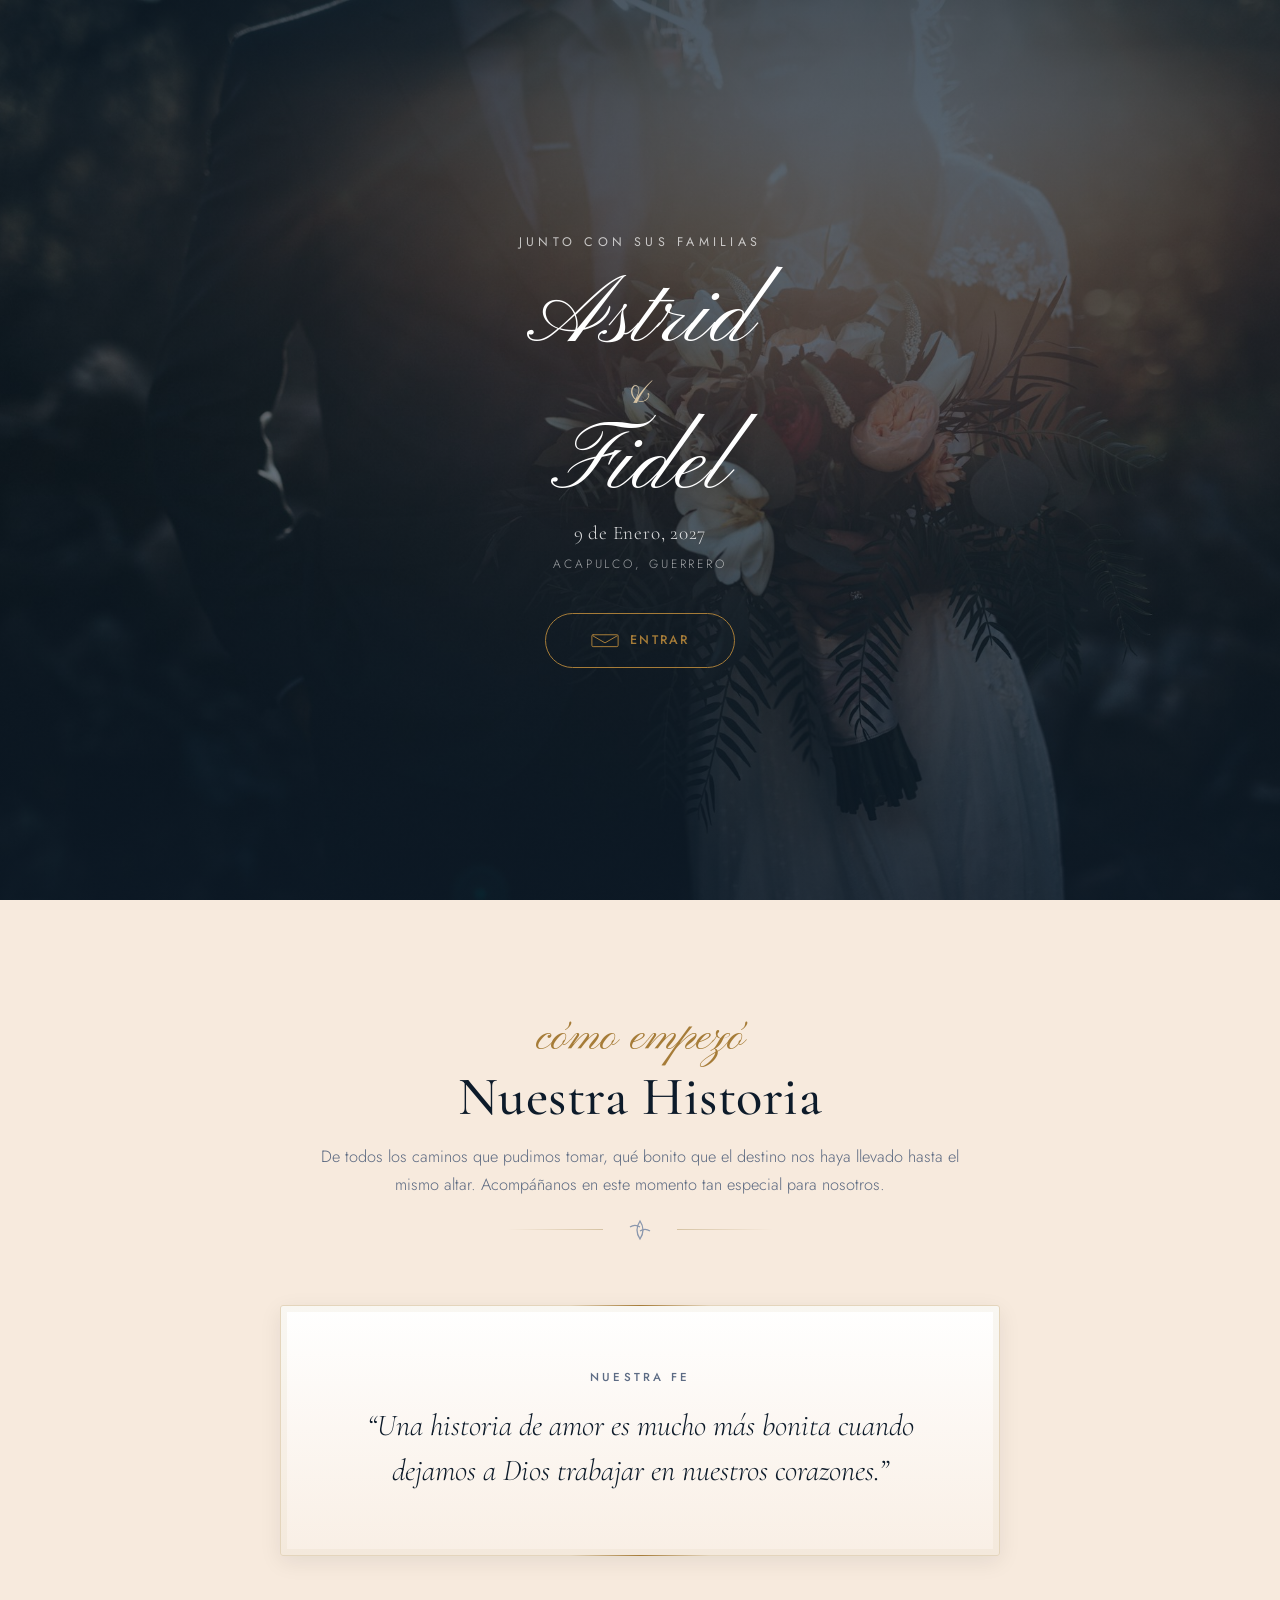
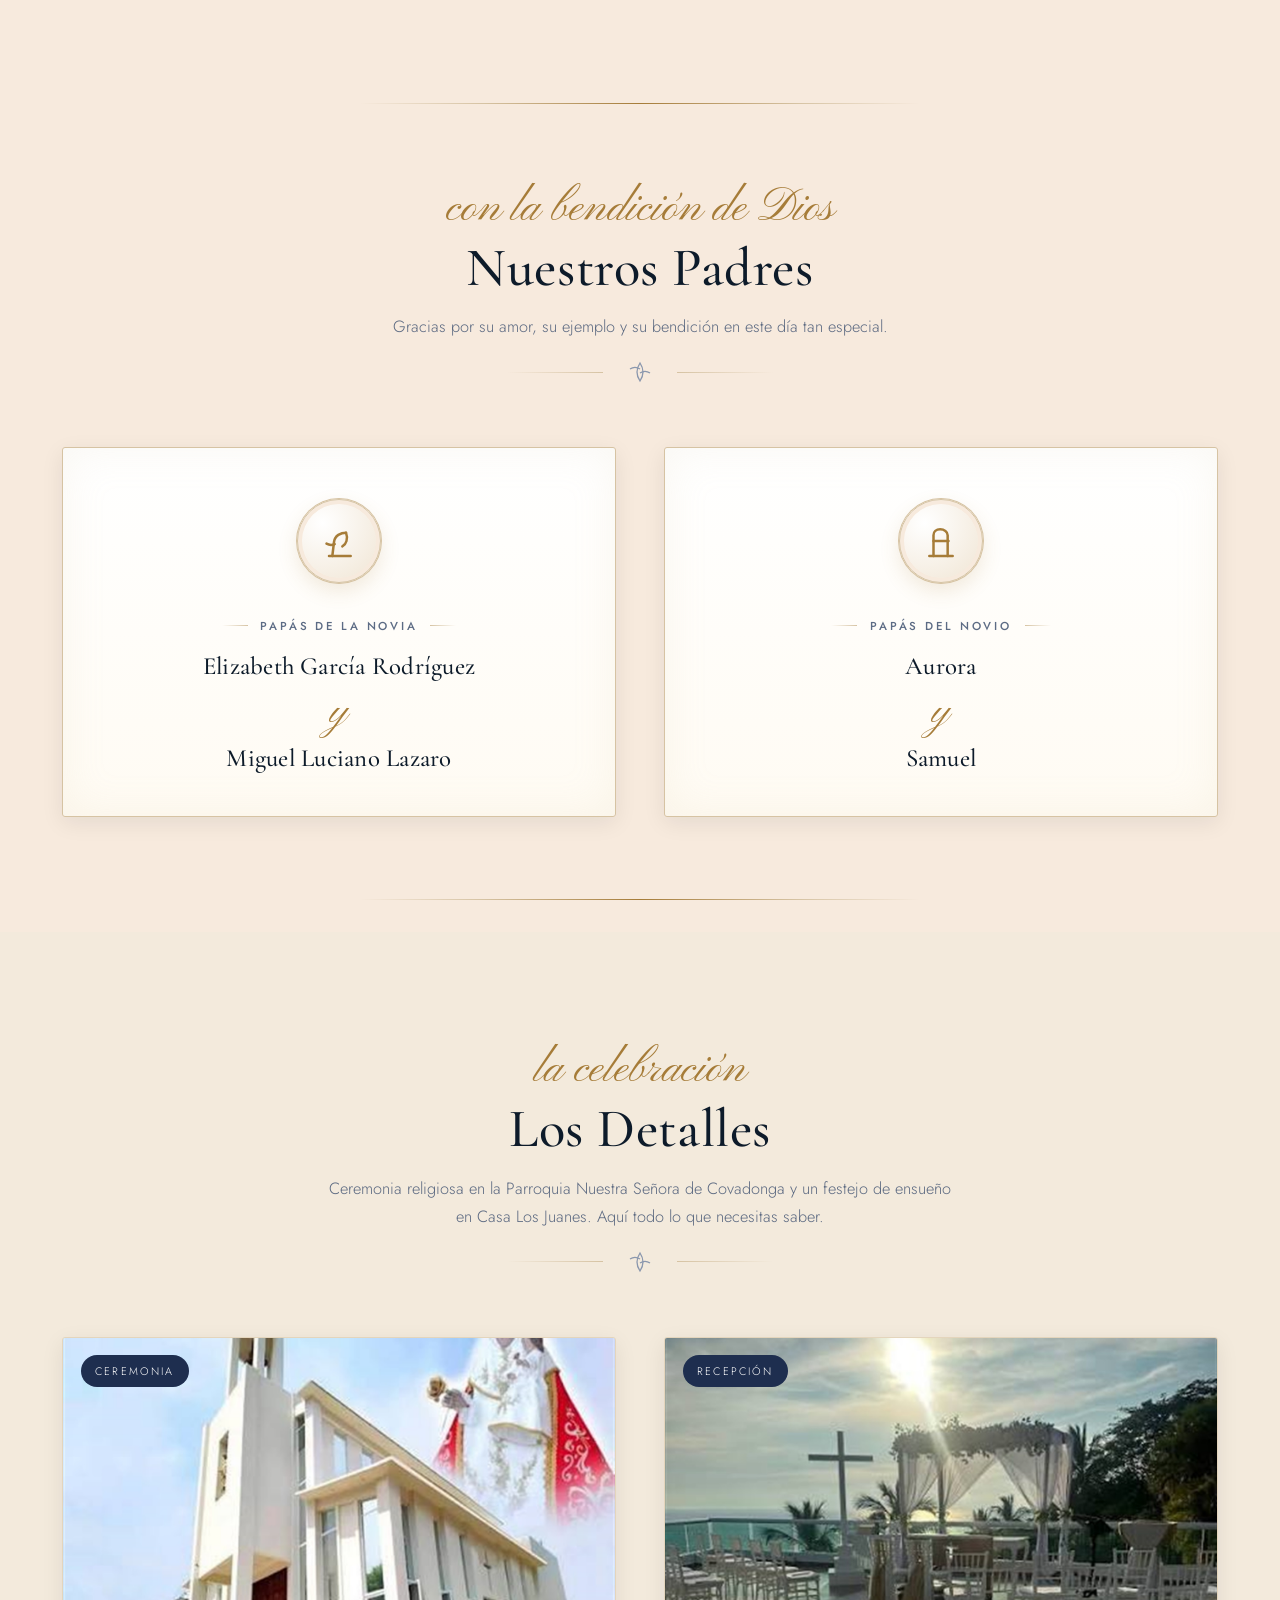
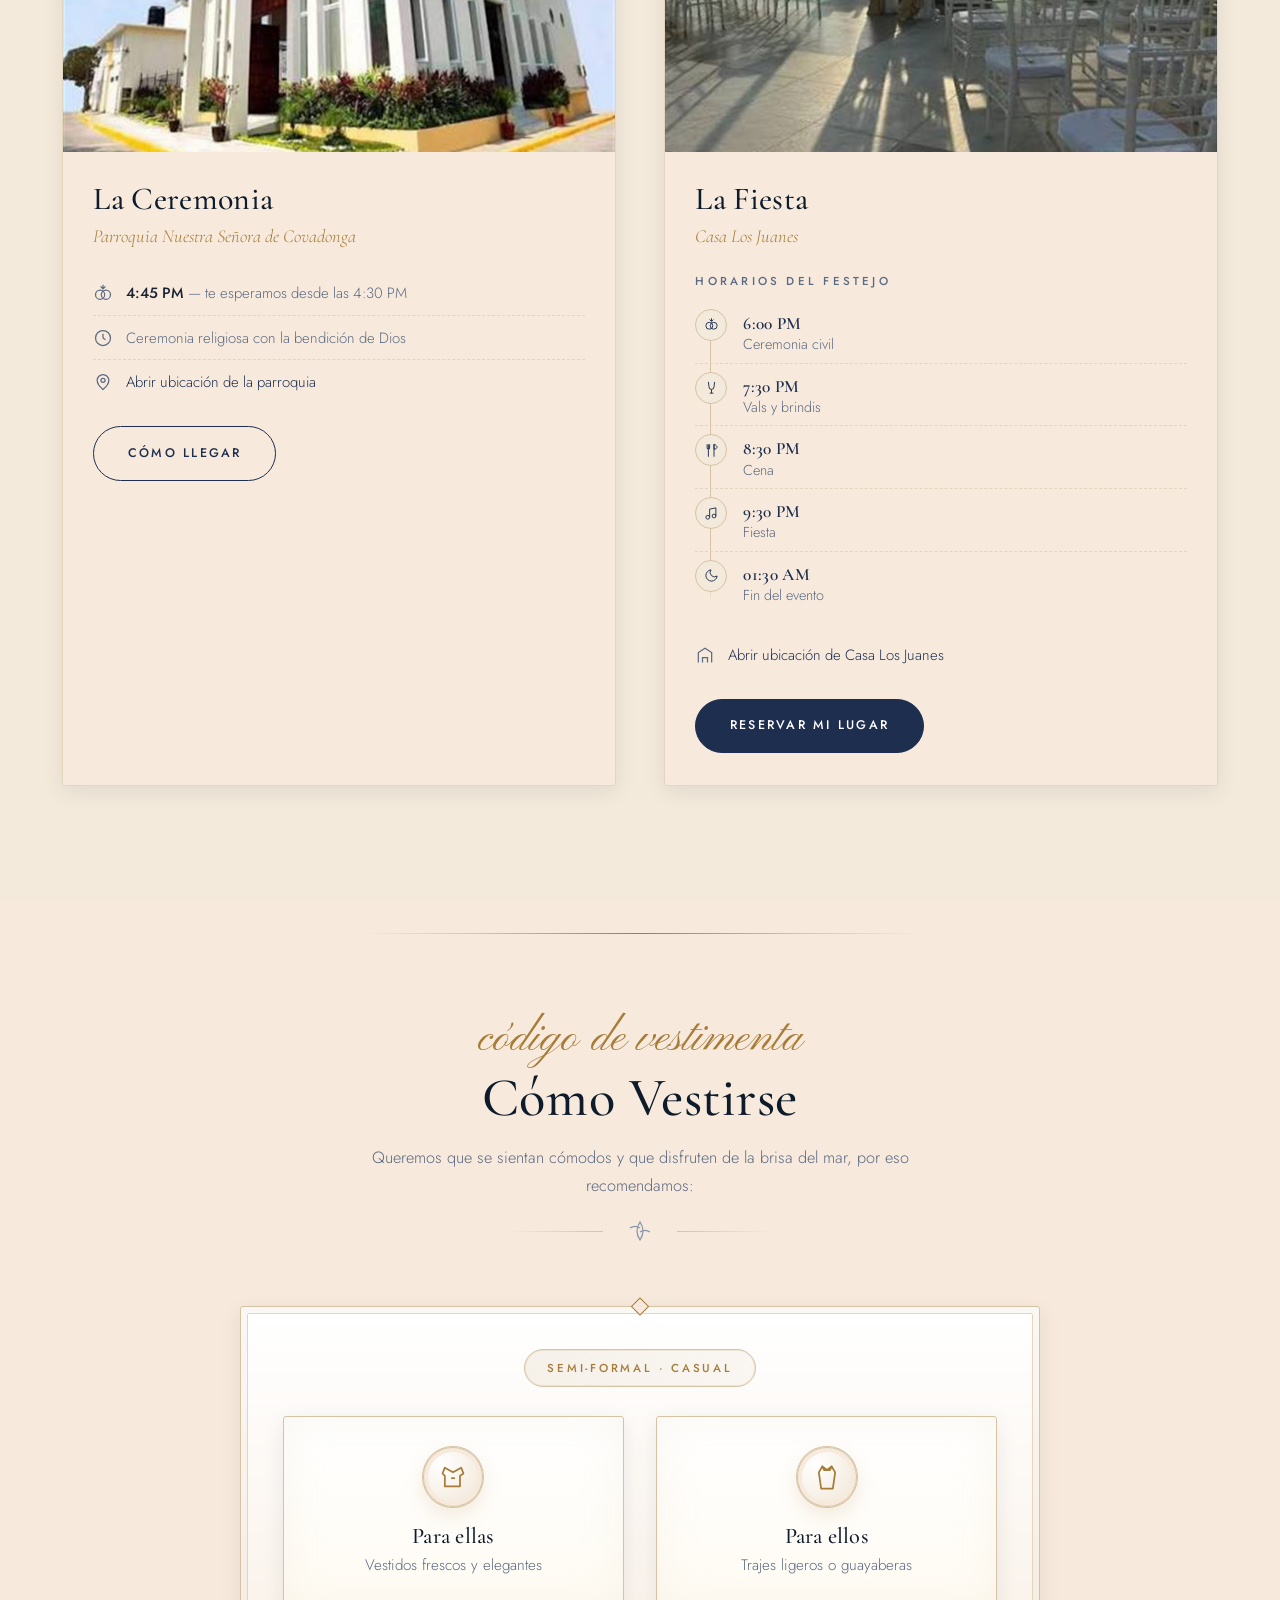
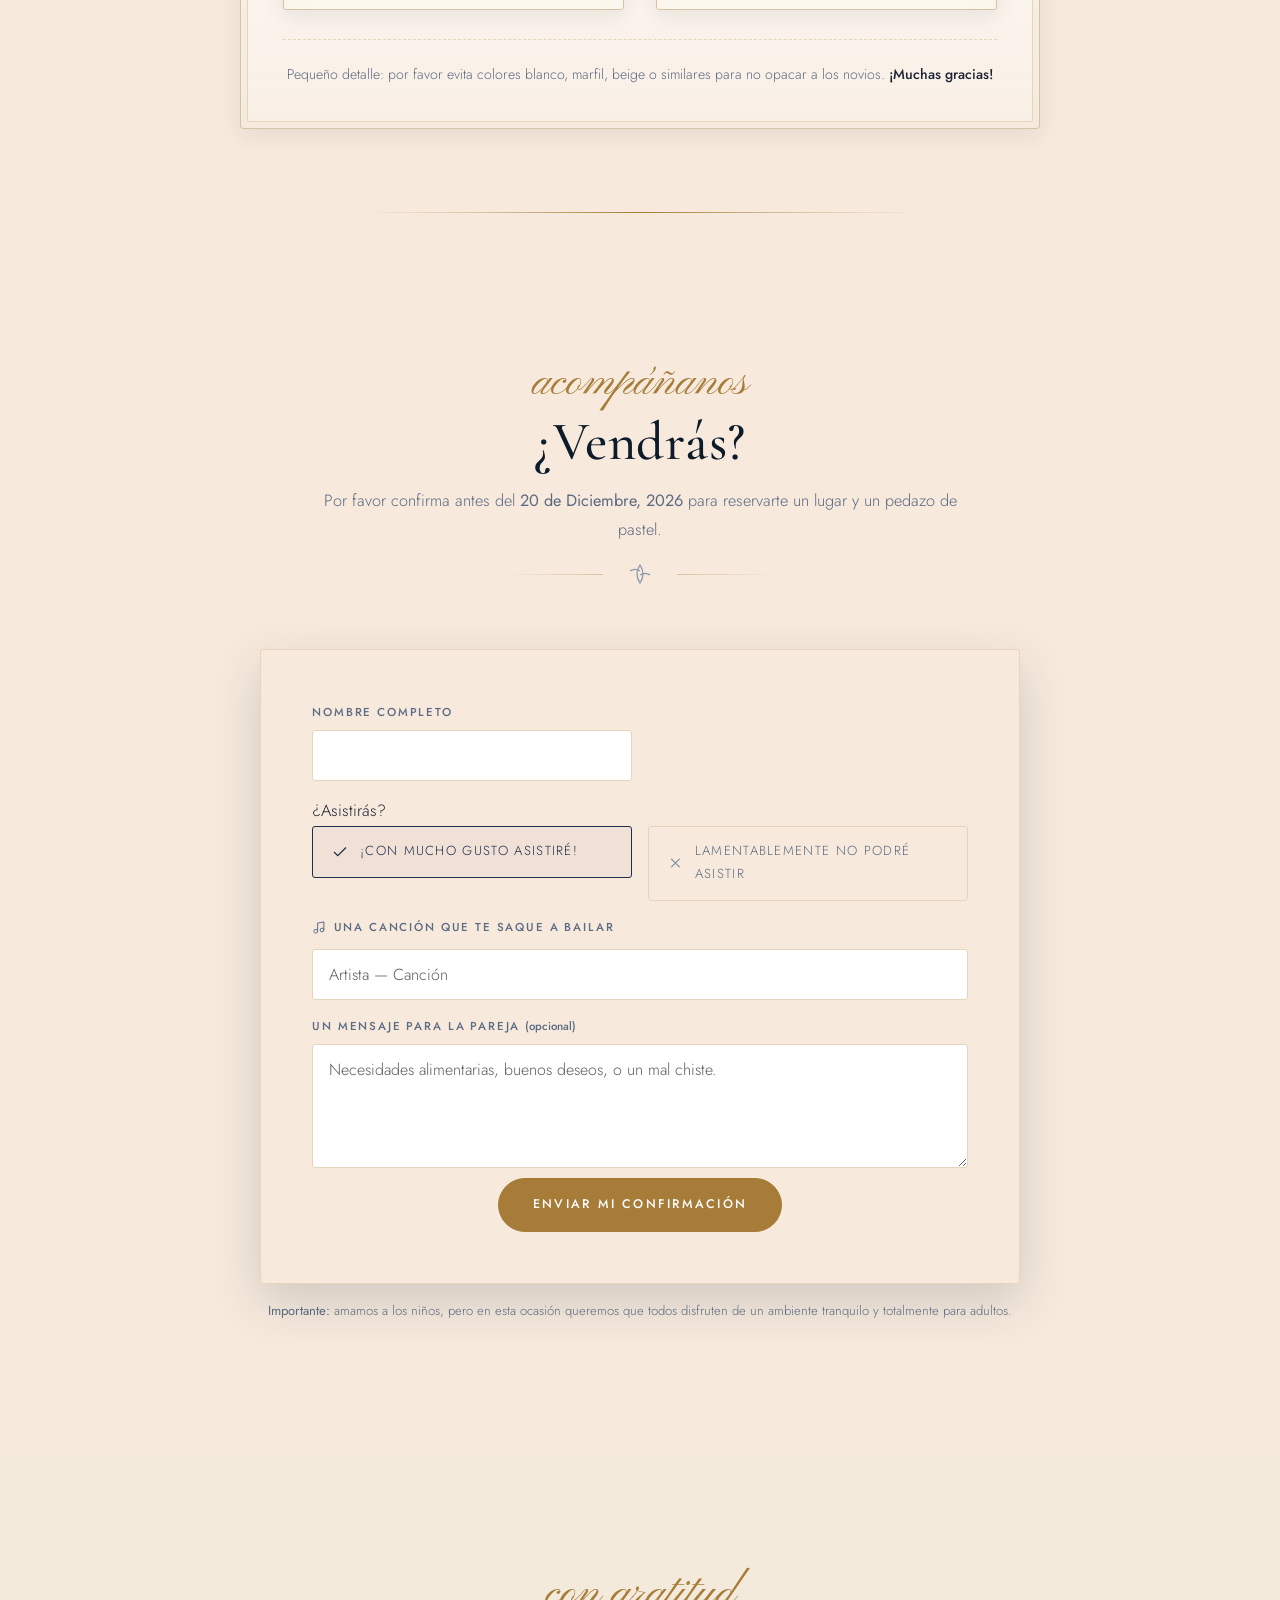
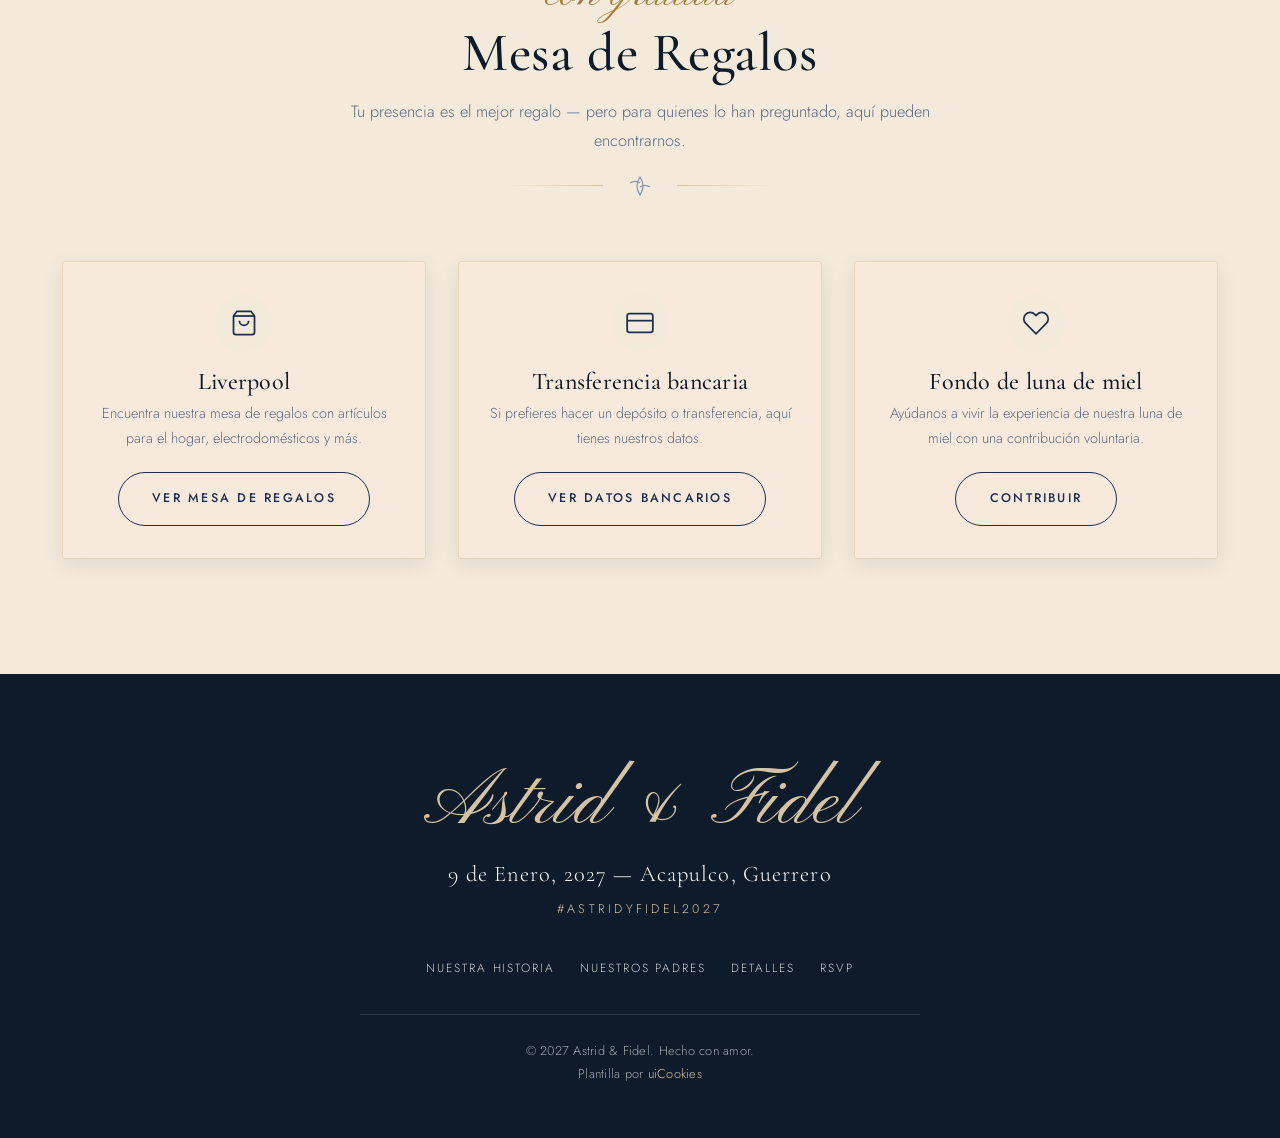
==== commit 5af9b98f: "feat: animacion del sello al abrir (sobre con tarjeta y corazon)" ====
--- a/index.html
+++ b/index.html
@@ -47,12 +47,15 @@
       <p class="welcome-location">Acapulco, Guerrero</p>
       <button class="welcome-btn" id="welcomeBtn">
         <span class="welcome-seal" aria-hidden="true">
-          <svg viewBox="0 0 48 34" fill="none" stroke="currentColor" stroke-width="1.6" stroke-linecap="round" stroke-linejoin="round">
-            <path class="wseal-flap" d="M3 8l21 12 21-12"/>
-            <path d="M3 28a2 2 0 0 1-0-2 2 2 0 0 1 2-2h38a2 2 0 0 1 2 2v0a2 2 0 0 1-2 2Z"/>
+          <svg class="wseal-closed" viewBox="0 0 48 34" fill="none" stroke="currentColor" stroke-width="1.6" stroke-linecap="round" stroke-linejoin="round">
+            <path d="M5 7h38a2 2 0 0 1 2 2v15a2 2 0 0 1-2 2H5a2 2 0 0 1-2-2V9a2 2 0 0 1 2-2Z"/>
+            <path class="wseal-flap" d="M5 9l19 11 19-11"/>
           </svg>
-          <svg class="wseal-heart" viewBox="0 0 24 24" fill="currentColor">
-            <path d="M12 21c-5.5-4.2-9-7.9-9-11.4A4.7 4.7 0 0 1 12 5.7a4.7 4.7 0 0 1 9-3.9C21 13.1 17.5 16.8 12 21Z"/>
+          <svg class="wseal-open" viewBox="0 0 48 34" fill="none" stroke="currentColor" stroke-width="1.6" stroke-linecap="round" stroke-linejoin="round">
+            <path d="M5 24l19-9 19 9"/>
+            <path class="wseal-card" d="M5 10h38a2 2 0 0 1 2 2v12a2 2 0 0 1-2 2H5a2 2 0 0 1-2-2V12a2 2 0 0 1 2-2z"/>
+            <path class="wseal-lift" d="M14 2h20a2 2 0 0 1 2 2v8h-24v-8a2 2 0 0 1 2-2z"/>
+            <path class="wseal-heart" d="M24 13c-3-2.3-5-4.4-5-6.3A2.6 2.6 0 0 1 24 4a2.6 2.6 0 0 1 5 3C29 8.6 27 10.7 24 13Z"/>
           </svg>
         </span>
         Entrar
--- a/css/style.css
+++ b/css/style.css
@@ -1302,40 +1302,40 @@
   transform: translateY(-2px);
 }
 .welcome-seal { position: relative; width: 30px; height: 22px; flex: none; }
-.welcome-seal > svg { display: block; }
-.welcome-seal .wseal-env { width: 100%; height: 100%; }
-.wseal-flap {
-  transform-box: fill-box;
-  transform-origin: 50% 4px;
-  transition: transform .45s cubic-bezier(.34,1.2,.5,1), opacity .45s ease, color .45s ease;
-}
-.welcome-btn:hover .wseal-flap { transform: translateY(-1px); }
-.welcome-btn.is-opening .wseal-flap {
-  transform: scaleY(.18) translateY(-2px);
-  opacity: .35;
-}
-.wseal-heart {
-  position: absolute;
-  left: 86%;
-  top: 15%;
-  width: 17px;
-  height: 17px;
-  color: var(--gold);
+.welcome-seal svg { position: absolute; inset: 0; width: 100%; height: 100%; }
+.wseal-closed,
+.wseal-open {
+  transition: opacity .32s ease, transform .5s cubic-bezier(.34,1.25,.5,1);
+}
+.wseal-open {
   opacity: 0;
-  transform: scale(.3) rotate(-14deg);
-  transform-origin: 50% 50%;
-  transition: opacity .22s ease .12s, transform .55s cubic-bezier(.22,1.4,.45,1) .12s;
-}
-.welcome-btn:hover .wseal-heart { opacity: .5; }
+  transform: translateY(5px) scale(.9);
+}
+.welcome-btn:hover .wseal-closed { transform: translateY(-1px) scale(1.04); }
+.welcome-btn.is-opening .wseal-closed {
+  opacity: 0;
+  transform: translateY(-4px) scale(.85);
+}
+.welcome-btn.is-opening .wseal-open {
+  opacity: 1;
+  transform: translateY(0) scale(1);
+}
+.wseal-card { opacity: 0; }
+.welcome-btn.is-opening .wseal-card { opacity: 1; }
+.wseal-heart { opacity: 0; transform-box: fill-box; transform-origin: center; }
 .welcome-btn.is-opening .wseal-heart {
   opacity: 1;
-  transform: scale(1.05) rotate(0deg);
-}
-.welcome-btn.is-opening .welcome-seal { transform: scale(1.05); }
+  animation: wseal-heart-pop .5s cubic-bezier(.34,1.6,.5,1);
+}
+@keyframes wseal-heart-pop {
+  0%   { transform: scale(.4) translateY(6px); }
+  60%  { transform: scale(1.15) translateY(-2px); }
+  100% { transform: scale(1) translateY(0); }
+}
 @media (prefers-reduced-motion: reduce) {
   .welcome-overlay { transition: none; }
-  .welcome-seal .wseal-flap,
-  .welcome-seal .wseal-heart { transition: none; }
+  .welcome-seal svg,
+  .wseal-heart { transition: none; animation: none; }
 }
 
 /* =====================================================================
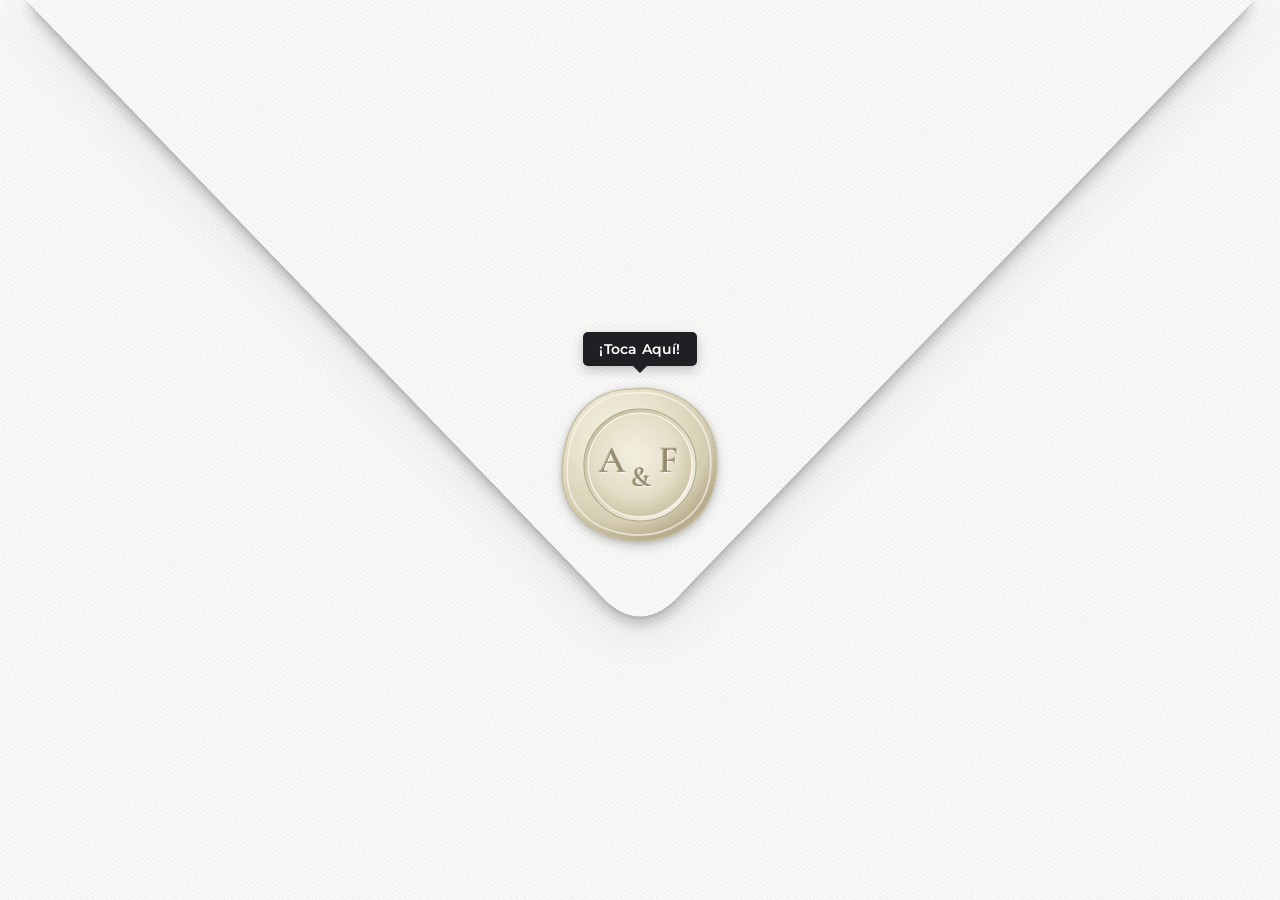
==== commit 50e5d02f: "feat(sobre): portada responsiva en celular con la proporción nativa del sobre En PC el sobre ES la p" ====
--- a/index.html
+++ b/index.html
@@ -1,592 +1,809 @@
 <!DOCTYPE html>
 <html lang="es">
 <head>
-  <meta charset="utf-8">
-  <meta name="viewport" content="width=device-width, initial-scale=1">
-  <title>Astrid &amp; Fidel — 9 de Enero, 2027 | Invitación de Boda</title>
-  <meta name="description" content="Astrid &amp; Fidel se casan el 9 de enero de 2027 en Acapulco, Guerrero. Confirmación, detalles del evento, registro y más.">
-  <meta name="keywords" content="invitación de boda, Astrid y Fidel, RSVP, boda 2027">
-
-  <meta property="og:type" content="website">
-  <meta property="og:title" content="Astrid &amp; Fidel — Nos Vamos a Casar">
-  <meta property="og:description" content="Acompáñanos el 9 de enero de 2027 en Acapulco, Guerrero para celebrar nuestra boda.">
-  <meta property="og:image" content="img/hero.jpg">
+  <meta charset="UTF-8">
+  <meta name="viewport" content="width=device-width, initial-scale=1.0">
+  <title>Astrid &amp; Fidel — 9 de Enero, 2027</title>
 
   <link rel="preconnect" href="https://fonts.googleapis.com">
   <link rel="preconnect" href="https://fonts.gstatic.com" crossorigin>
-  <link href="https://fonts.googleapis.com/css2?family=Cormorant+Garamond:ital,wght@0,400;0,500;0,600;1,400;1,500&family=Jost:wght@300;400;500&family=Pinyon+Script&display=swap" rel="stylesheet">
-
-  <link rel="stylesheet" href="css/vendor/bootstrap.min.css">
-  <link rel="stylesheet" href="css/style.css">
+  <link href="https://fonts.googleapis.com/css2?family=Cormorant+Garamond:wght@400;500;600;700&family=Jost:wght@300;400;500&family=Montserrat:wght@400;500;600&family=Pinyon+Script&display=swap" rel="stylesheet">
+
+  <!-- La invitación se pide por adelantado: cuando el sobre termine de abrir,
+       la página ya está cacheada y el salto no destella en blanco. -->
+  <link rel="prefetch" href="invitacion.html">
 
   <style>
-    html.fonts-loading .welcome-inner { opacity: 0; }
+    /* Tokens del sitio (mismos que css/style.css) para que la revelación
+       coincida con el hero real de invitacion.html. */
+    :root {
+      --wine:       #1E2E4F;
+      --wine-deep:  #0D1B2A;
+      --gold:       #A67C38;
+      --gold-soft:  #D6C3A3;
+      --ff-display: "Cormorant Garamond", Georgia, "Times New Roman", serif;
+      --ff-script:  "Pinyon Script", "Cormorant Garamond", cursive;
+      --ff-body:    "Jost", "Helvetica Neue", Arial, sans-serif;
+    }
+
+    * {
+      box-sizing: border-box;
+      margin: 0;
+      padding: 0;
+      user-select: none;
+    }
+
+    html, body {
+      width: 100%;
+      height: 100%;
+      overflow: hidden;
+      font-family: 'Montserrat', sans-serif;
+      background-color: #f6f6f4;
+    }
+
+    /* Textura de papel lino diagonal idéntica a la imagen */
+    .paper-texture {
+      background-color: #f6f6f4;
+      background-image: 
+        repeating-linear-gradient(
+          125deg,
+          rgba(0, 0, 0, 0.018) 0px,
+          rgba(0, 0, 0, 0.018) 1px,
+          transparent 1px,
+          transparent 3px
+        ),
+        repeating-linear-gradient(
+          35deg,
+          rgba(255, 255, 255, 0.65) 0px,
+          rgba(255, 255, 255, 0.65) 1px,
+          transparent 1px,
+          transparent 4px
+        );
+    }
+
+    /* =========================================================
+       CAPA DEL SOBRE HORIZONTAL (PANTALLA COMPLETA PC)
+       ========================================================= */
+    .envelope-overlay {
+      position: fixed;
+      inset: 0;
+      z-index: 20;
+      perspective: 1800px;
+      overflow: hidden;
+      transition: opacity 0.45s ease;
+    }
+
+    /* Papel base del sobre */
+    .envelope-base {
+      position: absolute;
+      inset: 0;
+      z-index: 1;
+    }
+
+    /* Pliegues del sobre abierto (el "bolsillo": solapas laterales + inferior).
+       Geometría tomada de recursos/sobre_invitacion/sobre abierto cerrado.html.
+       Va ENTRE el papel base y la solapa, y arranca invisible: en reposo el
+       sobre se ve igual que antes. Al abrirse se revela apenas empieza a
+       levantarse la solapa, así que los pliegues van apareciendo a medida que
+       la solapa se pliega hacia arriba (en vez de quedar un papel blanco liso). */
+    .envelope-open {
+      position: absolute;
+      inset: 0;
+      width: 100%;
+      height: 100%;
+      z-index: 2;
+      opacity: 0;
+      pointer-events: none;
+      transition: opacity 0.4s ease;
+    }
+
+    body.stage-1 .envelope-open {
+      opacity: 1;
+    }
+
+    /* Contenedor de la solapa superior con sombra realista proyectada hacia abajo */
+    .flap-shadow-wrap {
+      position: absolute;
+      inset: 0;
+      z-index: 3;
+      transform-origin: top center;
+      filter: 
+        drop-shadow(0px 6px 7px rgba(0, 0, 0, 0.20))
+        drop-shadow(0px 14px 22px rgba(0, 0, 0, 0.08))
+        drop-shadow(0px 1px 2px rgba(0, 0, 0, 0.15));
+      transition: 
+        transform 2.6s cubic-bezier(0.33, 0, 0.67, 1),
+        opacity 0.2s ease 1.3s;
+    }
+
+    /* Solapa triangular horizontal superior con punta inferior redondeada */
+    .envelope-flap {
+      width: 100%;
+      height: 100%;
+      clip-path: url(#horizontalFlapClip);
+    }
+
+    /* =========================================================
+       SELLO DE LACRE Y ETIQUETA "¡Toca Aquí!"
+       ========================================================= */
+    .seal-wrapper {
+      position: fixed;
+      /* Posicionado dentro de la solapa superior, justo arriba de la punta redondeada */
+      left: 50%;
+      top: 49%;
+      transform: translate(-50%, -50%);
+      z-index: 30;
+      display: flex;
+      flex-direction: column;
+      align-items: center;
+      cursor: pointer;
+      /* El fundido va corto y SIN espera: una vez que el sobre está abierto no
+         hay que quedarse esperando (ver stage-3). El transform queda declarado
+         por si algún día se reactiva un movimiento del sello. */
+      transition:
+        opacity 0.15s ease,
+        transform 2.6s cubic-bezier(0.33, 0, 0.67, 1);
+    }
+
+    /* Se navega con el teclado: es un div con role="button", hay que poder enfocarlo. */
+    .seal-wrapper:focus-visible {
+      outline: 3px solid #ffffff;
+      outline-offset: 8px;
+      border-radius: 6px;
+    }
+
+    /* Cartel negro "¡Toca Aquí!" */
+    .tooltip {
+      background-color: #1e2024;
+      color: #ffffff;
+      font-family: 'Montserrat', sans-serif;
+      font-size: 14px;
+      font-weight: 600;
+      letter-spacing: 0.2px;
+      padding: 8px 16px;
+      border-radius: 5px;
+      margin-bottom: 14px;
+      position: relative;
+      box-shadow: 0 4px 12px rgba(0, 0, 0, 0.22);
+      animation: floatTooltip 1.8s infinite ease-in-out;
+      /* El transform lo maneja la animación floatTooltip (una animación pisa al
+         transition); acá importa el fundido, con el MISMO ritmo que el sello
+         para que el CTA se vaya de una sola pieza. Sin espera, igual que él. */
+      transition: opacity 0.15s ease, transform 0.15s ease;
+      white-space: nowrap;
+    }
+
+    .tooltip::after {
+      content: '';
+      position: absolute;
+      bottom: -7px;
+      left: 50%;
+      transform: translateX(-50%);
+      width: 0;
+      height: 0;
+      border-left: 7px solid transparent;
+      border-right: 7px solid transparent;
+      border-top: 7px solid #1e2024;
+    }
+
+    @keyframes floatTooltip {
+      0%, 100% { transform: translateY(0); }
+      50% { transform: translateY(-5px); }
+    }
+
+    /* Sello de lacre SVG en relieve */
+    .wax-seal-svg {
+      width: 170px;
+      height: 170px;
+      filter: 
+        drop-shadow(0px 4px 6px rgba(0, 0, 0, 0.18))
+        drop-shadow(0px 1px 2px rgba(0, 0, 0, 0.14));
+      transition: transform 0.25s ease;
+      transform-origin: center;
+      /* "Respiración": crece y decrece para invitar a tocar */
+      animation: sealBreathe 2.4s ease-in-out infinite;
+    }
+
+    @keyframes sealBreathe {
+      0%, 100% { transform: scale(1); }
+      50%      { transform: scale(1.10); }
+    }
+
+    .seal-wrapper:hover .wax-seal-svg {
+      transform: scale(1.04);
+    }
+
+    /* =========================================================
+       SECUENCIA DE ANIMACIÓN EXACTA DEL VIDEO
+       ========================================================= */
+    /* Etapa 1 (00:01 -> 00:02): Se abre la solapa y queda el sobre abierto con el
+       sello encima.
+
+       OJO: acá NO se oculta el cartel "¡Toca Aquí!". Antes se apagaba en el mismo
+       instante del toque, o sea el botón desaparecía ANTES de que el sobre
+       empezara a abrirse. El CTA completo (cartel + sello) se va en la etapa 3,
+       después de que el sobre terminó de abrirse. */
+    body.stage-1 .flap-shadow-wrap {
+      transform: rotateX(180deg);
+      opacity: 0;
+    }
+
+    /* El sello NO se mueve al abrirse: se queda quieto en su lugar (49%) mientras
+       la solapa se levanta, y el sobre abierto se lo lleva recién después.
+
+       Antes acá el sello bajaba hasta el centro de los pliegues (la "V" del
+       bolsillo, 56,3%): el problema es que ese descenso arranca en el mismo
+       instante del toque y dura EXACTAMENTE lo mismo que la apertura (2,6 s), así
+       que en pantalla se leía como que el botón "se va hacia abajo" durante toda
+       la apertura, o sea antes de que el sobre termine de abrirse. Quieto se
+       arreglan las dos cosas.
+       Si algún día se quiere volver al centrado sobre los pliegues, alcanza con
+       poner translate(-50%, -50%) translateY(calc(7.3vh - 23px)) — pero entonces
+       el descenso tiene que ser posterior a la apertura, no simultáneo.
+       La transition de transform queda declarada por si se reactiva. */
+    body.stage-1 .seal-wrapper {
+      transform: translate(-50%, -50%);
+    }
+
+    /* Etapa 2 (00:02 -> 00:03): acá el sobre NO se desvanece.
+       Antes este fundido servía para revelar la réplica del hero; como esa
+       réplica está oculta, dejaba la pantalla en blanco liso justo cuando
+       debía verse el sobre abierto. El sobre abierto se va recién en la etapa 3,
+       junto con el CTA (ver más abajo). */
+    body.stage-2 .envelope-overlay {
+      opacity: 1;
+      pointer-events: none;
+    }
+
+    /* Etapa 3: se van JUNTOS el CTA (cartel + sello) y el sobre ya abierto.
+       Si el sobre quedara visible cuando el botón ya no está, por un instante se
+       vería "el sobre abierto solo", y eso es lo que hay que evitar.
+
+       stage-3 entra a los 1,4 s, NO a los 2,6 s, y esa es la clave de todo.
+       Por qué: la solapa gira sobre su borde superior (transform-origin: top
+       center). A los 90 grados queda DE CANTO, o sea invisible, y de ahí en
+       adelante sigue girando pero ya está por ENCIMA del borde superior de la
+       pantalla, donde el overflow: hidden del overlay la recorta. Con esta curva
+       el giro llega a los 90 grados a los 1,3 s: desde ese momento el sobre ya se
+       ve abierto. Esperar al final del cronómetro (2,6 s) era esperar más de un
+       segundo con el sobre abierto a la vista y nada pasando. Eso era el "tarda
+       en pasar al fade".
+       OJO: el giro sigue durando lo mismo (2,6 s, ver .flap-shadow-wrap). No se
+       tocó la apertura; lo único que cambió es que no esperamos a que termine un
+       giro que ya no se ve.
+
+       Los TRES fundidos son idénticos —0,15 s, sin retardo—, así arrancan y
+       terminan a la vez: de 1,4 s a 1,55 s. El salto entra ahí mismo, a los
+       1,55 s.
+
+       Cartel y sello se van juntos porque son un solo botón. */
+    body.stage-3 .tooltip {
+      opacity: 0;
+      transform: translateY(-6px);
+      pointer-events: none;
+    }
+
+    body.stage-3 .seal-wrapper {
+      opacity: 0;
+      pointer-events: none;
+    }
+
+    /* El sobre abierto se disuelve con el mismo ritmo que el CTA.
+       El transition se declara ACÁ además del opacity por una razón concreta: el
+       navegador usa la transición del estado NUEVO, y el .envelope-overlay de base
+       trae 0.45s sin retardo (la medida que tenía la etapa 2). Sin esta línea, el
+       sobre se iría ANTES que el botón y volvería el problema al revés.
+
+       Detrás del sobre queda el papel del body (#f6f6f4), que es EXACTAMENTE el
+       color del velo de invitacion.html: entre las dos páginas no se ve ningún
+       corte. */
+    body.stage-3 .envelope-overlay {
+      opacity: 0;
+      pointer-events: none;
+      transition: opacity 0.15s ease;
+    }
+
+    /* =========================================================
+       INVITACIÓN DE BODA (REVELADA AL ABRIRSE EL SOBRE)
+
+       Réplica del hero real de invitacion.html: misma foto (img/hero.jpg),
+       mismo degradado encima, mismas tipografías y los mismos colores — así
+       el corte al entrar a la página no se nota. El texto no es de relleno:
+       son los datos reales de la boda del 9 de enero de 2027.
+       ========================================================= */
+    .invitation-page {
+      position: fixed;
+      inset: 0;
+      z-index: 5;
+      display: flex;
+      align-items: center;
+      justify-content: center;
+      text-align: center;
+      color: #fff;
+      padding: 4rem 1rem;
+      overflow: hidden;
+      background-color: var(--wine-deep);
+      /* OCULTA por ahora (NO eliminada): esta réplica del hero era la "página
+         intermedia" que se veía entre el sobre y la invitación.
+         Para volver a mostrarla, borrá la línea de abajo. */
+      display: none;
+    }
+
+    .invitation-page .hero-bg {
+      position: absolute;
+      inset: 0;
+      background-image: url("img/hero.jpg");
+      background-size: cover;
+      background-position: center;
+      transform: scale(1.04);
+    }
+
+    .invitation-page .hero-bg::after {
+      content: "";
+      position: absolute;
+      inset: 0;
+      background: linear-gradient(180deg, rgba(13,27,42,.55) 0%, rgba(13,27,42,.35) 40%, rgba(13,27,42,.7) 100%);
+    }
+
+    .invitation-page .hero-inner {
+      position: relative;
+      z-index: 2;
+      max-width: 820px;
+    }
+
+    .invitation-page .hero-pre {
+      font-family: var(--ff-body);
+      font-weight: 400;
+      font-size: .78rem;
+      letter-spacing: .34em;
+      text-transform: uppercase;
+      color: rgba(255,255,255,.82);
+      margin-bottom: 1.2rem;
+    }
+
+    .invitation-page .hero-names {
+      font-family: var(--ff-script);
+      font-size: clamp(3.8rem, 13vw, 8.5rem);
+      font-weight: 400;
+      line-height: .95;
+      color: #fff;
+      margin: 0;
+      text-shadow: 0 8px 40px rgba(0,0,0,.35);
+    }
+
+    .invitation-page .hero-names .amp {
+      display: block;
+      font-size: .42em;
+      color: var(--gold-soft);
+      margin: .1em 0;
+    }
+
+    .invitation-page .hero-meta {
+      font-family: var(--ff-display);
+      font-size: clamp(1.15rem, 2.6vw, 1.6rem);
+      letter-spacing: .04em;
+      color: #fff;
+      margin: 1.4rem 0 .2rem;
+    }
+
+    .invitation-page .hero-meta span { color: var(--gold-soft); margin: 0 .5rem; }
+
+    .invitation-page .hero-venue {
+      font-family: var(--ff-body);
+      font-size: .8rem;
+      letter-spacing: .24em;
+      text-transform: uppercase;
+      color: rgba(255,255,255,.8);
+    }
+
+    /* Botón discreto para repetir la animación */
+    .replay-btn {
+      position: fixed;
+      bottom: 24px;
+      right: 28px;
+      z-index: 40;
+      background: rgba(30, 32, 36, 0.82);
+      color: #fff;
+      border: none;
+      padding: 10px 18px;
+      border-radius: 6px;
+      font-family: 'Montserrat', sans-serif;
+      font-size: 12px;
+      font-weight: 500;
+      cursor: pointer;
+      opacity: 0;
+      pointer-events: none;
+      transition: opacity 0.4s ease;
+    }
+
+    .replay-btn:focus-visible {
+      outline: 2px solid #fff;
+      outline-offset: 3px;
+    }
+
+    body.stage-3 .replay-btn {
+      opacity: 1;
+      pointer-events: auto;
+      transition-delay: 1.2s;
+    }
+
+    /* ========== MOVIMIENTO REDUCIDO ========== */
+    @media (prefers-reduced-motion: reduce) {
+      .envelope-overlay,
+      .flap-shadow-wrap,
+      .envelope-open,
+      .seal-wrapper,
+      .seal-wrapper .wax-seal-svg,
+      .tooltip,
+      .replay-btn { transition: none !important; }
+
+      .tooltip,
+      .seal-wrapper .wax-seal-svg { animation: none !important; }
+    }
+
+    /* =========================================================
+       SOBRE EN CELULAR (PANTALLA ANGOSTA O VERTICAL)
+       =========================================================
+       En PC el sobre ES la pantalla entera y su geometría se ESTIRA
+       (preserveAspectRatio="none" + inset: 0). Ahí funciona porque la pantalla es
+       apaisada y se parece a la proporción real del sobre (420x270 = 1,556).
+       En un celular vertical el viewport está al revés (0,46): estirar la misma
+       geometría deja los pliegues como una aguja vertical y la solapa como un pico
+       larguísimo. Deja de parecer un sobre.
+
+       Arreglo: en pantallas angostas o verticales el sobre deja de ser la pantalla
+       y vuelve a ser un OBJETO: una caja con la proporción REAL del sobre,
+       centrada sobre el papel. Al usar la proporción nativa, el bolsillo y la
+       solapa se dibujan tal como se diseñaron, sin deformar — en celular el sobre
+       se ve MEJOR que en PC.
+
+       Todo sale de --envelope-w / --envelope-h: para agrandar o achicar el sobre
+       se toca una sola línea.
+       El corte es "angosto O vertical": entran los celulares de los dos lados,
+       las tablets en vertical y una ventana chica de PC. Monitores y notebooks
+       apaisados NO entran: siguen con el sobre a pantalla completa, tal como
+       estaba aprobado. */
+    @media (max-width: 900px), (orientation: portrait) {
+      :root {
+        /* Lo que se llene primero manda: en un celular alto manda el ancho, en uno
+           acostado manda el alto. 1.5556 es 420/270, la proporción del sobre.
+           (90vh y no 94vh porque en celular acostado el vh incluye la barra del
+           navegador, y así el sobre nunca queda debajo de ella.) */
+        --envelope-w: min(94vw, 90vh * 1.5556);
+        --envelope-h: calc(var(--envelope-w) / 1.5556);
+      }
+
+      /* De pantalla completa a caja centrada.
+         El centrado va con márgenes negativos a propósito, NO con translate:
+         .flap-shadow-wrap ya usa transform para el rotateX(180deg) de la apertura,
+         y si el centrado fuera por transform la solapa se dispararía a la esquina
+         en cuanto se toca el sello. */
+      .envelope-base,
+      .envelope-open,
+      .flap-shadow-wrap {
+        inset: auto;
+        left: 50%;
+        top: 50%;
+        width: var(--envelope-w);
+        height: var(--envelope-h);
+        margin-left: calc(var(--envelope-w) / -2);
+        margin-top: calc(var(--envelope-h) / -2);
+      }
+
+      /* Sombra para despegar el sobre del fondo: los dos son #f6f6f4 y sin esto la
+         caja se pierde contra el papel. */
+      .envelope-base {
+        box-shadow: 0 16px 32px rgba(13, 27, 42, .12);
+      }
+
+      /* El sello se ancla AL SOBRE, no al viewport.
+         En PC el sobre es la pantalla, así que "49%" era "49% del sobre". Acá el
+         sobre es una caja centrada y hay que traducir lo mismo:
+         49% del sobre = 50% - 1% de la altura del sobre (la caja arranca en
+         50% - h/2, así que su 49% cae en 50% - h/2 + 0,49h = 50% - 0,01h).
+         Efecto lateral lindo: el CTA queda igual de centrado en la pantalla que en
+         PC, justo donde llega el pulgar. */
+      .seal-wrapper {
+        top: calc(50% - var(--envelope-h) * 0.01);
+      }
+
+      /* Sello y cartel escalados a la caja. Los 170 px fijos eran un sello enorme
+         al lado de un sobre de 230 px. 0.34 de la altura del sobre da ~80 px en un
+         celular típico: se ve proporcionado y sigue siendo un blanco táctil
+         cómodo (el mínimo es 44 px). */
+      .seal-wrapper .wax-seal-svg {
+        width: calc(var(--envelope-h) * 0.34);
+        height: calc(var(--envelope-h) * 0.34);
+      }
+
+      .tooltip {
+        font-size: 13px;
+        padding: 7px 14px;
+        margin-bottom: 12px;
+      }
+
+      /* La solapa abierta acá NO se recorta: como el sobre está centrado, el giro
+         de 180 grados la deja abierta POR ENCIMA del sobre, a la vista, igual que
+         un sobre de verdad. Por eso se queda opaca en vez de fundirse a los 1,3 s
+         (ese fundido era una red de seguridad para la versión recortada de PC): se
+         va con todo lo demás recién en la etapa 3.
+         OJO: el transform de la apertura sigue viniendo de la regla de stage-1;
+         acá solo se pisa la opacidad. */
+      body.stage-1 .flap-shadow-wrap {
+        opacity: 1;
+      }
+    }
   </style>
-  <script>
-    (function () {
-      document.documentElement.classList.add('fonts-loading');
-      if (document.fonts && document.fonts.ready) {
-        document.fonts.ready.then(function () {
-          document.documentElement.classList.remove('fonts-loading');
-        });
-      } else {
-        document.documentElement.classList.remove('fonts-loading');
-      }
-    })();
-  </script>
 </head>
 <body>
-  <a class="skip-link" href="#main">Saltar al contenido</a>
-
-  <!-- ============================ WELCOME OVERLAY ============================ -->
-  <div class="welcome-overlay" id="welcomeOverlay">
-    <div class="welcome-inner">
-      <p class="welcome-pre">Junto con sus familias</p>
-      <h1 class="welcome-names">Astrid <em>&amp;</em> Fidel</h1>
-      <p class="welcome-date">9 de Enero, 2027</p>
-      <p class="welcome-location">Acapulco, Guerrero</p>
-      <button class="welcome-btn" id="welcomeBtn">
-        <span class="welcome-seal" aria-hidden="true">
-          <svg class="wseal-closed" viewBox="0 0 48 34" fill="none" stroke="currentColor" stroke-width="1.6" stroke-linecap="round" stroke-linejoin="round">
-            <path d="M5 7h38a2 2 0 0 1 2 2v15a2 2 0 0 1-2 2H5a2 2 0 0 1-2-2V9a2 2 0 0 1 2-2Z"/>
-            <path class="wseal-flap" d="M5 9l19 11 19-11"/>
-          </svg>
-          <svg class="wseal-open" viewBox="0 0 48 34" fill="none" stroke="currentColor" stroke-width="1.6" stroke-linecap="round" stroke-linejoin="round">
-            <path d="M5 24l19-9 19 9"/>
-            <path class="wseal-card" d="M5 10h38a2 2 0 0 1 2 2v12a2 2 0 0 1-2 2H5a2 2 0 0 1-2-2V12a2 2 0 0 1 2-2z"/>
-            <path class="wseal-lift" d="M14 2h20a2 2 0 0 1 2 2v8h-24v-8a2 2 0 0 1 2-2z"/>
-            <path class="wseal-heart" d="M24 13c-3-2.3-5-4.4-5-6.3A2.6 2.6 0 0 1 24 4a2.6 2.6 0 0 1 5 3C29 8.6 27 10.7 24 13Z"/>
-          </svg>
-        </span>
-        Entrar
-      </button>
+
+  <!-- Definición geométrica de la solapa horizontal con punta redondeada -->
+  <svg width="0" height="0" style="position: absolute;">
+    <defs>
+      <clipPath id="horizontalFlapClip" clipPathUnits="objectBoundingBox">
+        <!-- Nace de las esquinas superiores y baja en "V" hasta la punta redondeada debajo del sello -->
+        <path d="M 0.02,0 L 0.465,0.655 Q 0.50,0.715 0.535,0.655 L 0.98,0 Z" />
+      </clipPath>
+    </defs>
+  </svg>
+
+  <!-- 1. CONTENIDO DE LA INVITACIÓN (DETRÁS DEL SOBRE) -->
+  <main class="invitation-page">
+    <div class="hero-bg" role="img" aria-label="Foto de portada de boda"></div>
+    <div class="hero-inner">
+      <p class="hero-pre">Junto con sus familias</p>
+      <h1 class="hero-names">Astrid<span class="amp">&amp;</span>Fidel</h1>
+      <p class="hero-meta">Sábado, 9 de Enero <span>&bull;</span> 2027</p>
+      <p class="hero-venue">Parroquia N.S. de Covadonga &amp; Casa Los Juanes &mdash; Acapulco, Guerrero</p>
+    </div>
+  </main>
+
+  <!-- 2. SOBRE HORIZONTAL TEXTURIZADO -->
+  <div class="envelope-overlay" id="envelopeOverlay">
+    <div class="envelope-base paper-texture"></div>
+
+    <!-- PLIEGUES DEL SOBRE ABIERTO — bolsillo frontal: solapa lateral izquierda,
+         solapa lateral derecha y solapa inferior con su bisel, más el interior
+         que se ve por el hueco entre ellas.
+         Es la misma geometría de recursos/sobre_invitacion/sobre abierto cerrado.html
+         (mismo viewBox 420x270), y se estira a pantalla completa como el resto
+         del sobre. Queda por debajo de la solapa: al abrirse, se ve esto. -->
+    <svg class="envelope-open" viewBox="0 0 420 270" preserveAspectRatio="none"
+         aria-hidden="true" focusable="false">
+      <defs>
+        <!-- Interior del sobre: gris NEUTRO apenas más oscuro que el papel.
+             Nada de tonos cálidos: la portada no se tiñe. -->
+        <linearGradient id="openBackGrad" x1="50%" y1="0%" x2="50%" y2="100%">
+          <stop offset="0%" stop-color="#e8e8e5"/>
+          <stop offset="100%" stop-color="#dededa"/>
+        </linearGradient>
+
+        <!-- Solapas: el MISMO blanco del papel. El degradé es mínimo (2-3
+             niveles) y sólo sirve para dar volumen, no para cambiar el color. -->
+        <linearGradient id="openLeftGrad" x1="0%" y1="0%" x2="100%" y2="100%">
+          <stop offset="0%" stop-color="#f8f8f6"/>
+          <stop offset="100%" stop-color="#f3f3f1"/>
+        </linearGradient>
+
+        <linearGradient id="openRightGrad" x1="100%" y1="0%" x2="0%" y2="100%">
+          <stop offset="0%" stop-color="#f7f7f5"/>
+          <stop offset="100%" stop-color="#f2f2ef"/>
+        </linearGradient>
+
+        <linearGradient id="openBottomGrad" x1="50%" y1="0%" x2="50%" y2="100%">
+          <stop offset="0%" stop-color="#f9f9f7"/>
+          <stop offset="100%" stop-color="#f4f4f2"/>
+        </linearGradient>
+
+        <!-- Lo que hace VISIBLES los pliegues son las sombras de las costuras,
+             no un cambio de color. -->
+        <filter id="openSideShadow" x="-10%" y="-10%" width="120%" height="120%">
+          <feDropShadow dx="0" dy="-2" stdDeviation="2.5" flood-color="#000000" flood-opacity="0.16"/>
+        </filter>
+
+        <!-- Sombra de la solapa inferior sobre las laterales -->
+        <filter id="openBottomShadow" x="-10%" y="-15%" width="120%" height="130%">
+          <feDropShadow dx="0" dy="-2" stdDeviation="2" flood-color="#000000" flood-opacity="0.13"/>
+        </filter>
+      </defs>
+
+      <!-- Interior del sobre -->
+      <rect x="0" y="0" width="420" height="270" fill="url(#openBackGrad)"/>
+
+      <!-- Solapa lateral izquierda con hombro superior redondeado -->
+      <path d="M 0,270 L 0,14 C 0,2 14,3 32,16 L 210,152 L 0,270 Z"
+            fill="url(#openLeftGrad)" filter="url(#openSideShadow)"/>
+
+      <!-- Solapa lateral derecha con hombro superior redondeado -->
+      <path d="M 420,270 L 420,14 C 420,2 406,3 388,16 L 210,152 L 420,270 Z"
+            fill="url(#openRightGrad)" filter="url(#openSideShadow)"/>
+
+      <!-- Solapa inferior con punta central redondeada -->
+      <path d="M 0,270
+               L 0,262
+               C 10,252 24,242 40,231
+               L 190,131
+               Q 210,118 230,131
+               L 380,231
+               C 396,242 410,252 420,262
+               L 420,270 Z"
+            fill="url(#openBottomGrad)" filter="url(#openBottomShadow)"/>
+
+      <!-- Bisel sutil de la solapa inferior. El SVG está estirado a pantalla
+           completa, así que el trazo lleva vector-effect como ATRIBUTO: si no,
+           el navegador lo multiplica por el escalado (~4,5x) y deja de ser un
+           bisel fino. -->
+      <path d="M 2,265 C 14,254 28,244 44,233 L 191,134 Q 210,122 229,134 L 376,233 C 392,244 406,254 418,265"
+            fill="none" stroke="#ffffff" stroke-width="1.4"
+            vector-effect="non-scaling-stroke" opacity="0.85"/>
+    </svg>
+
+    <div class="flap-shadow-wrap">
+      <div class="envelope-flap paper-texture"></div>
     </div>
   </div>
 
-  <!-- ============================ HEADER ============================ -->
-  <header class="site-header" id="siteHeader">
-    <div class="container nav-wrap">
-      <a class="brand" href="#home" aria-label="Astrid and Fidel — home">Astrid <em>&amp;</em> Fidel</a>
-
-      <nav aria-label="Primary">
-        <ul class="nav-menu" id="navMenu">
-          <li><a href="#home" class="active">Inicio</a></li>
-          <li><a href="#story">Historia</a></li>
-          <li><a href="#padres">Padres</a></li>
-          <li><a href="#details">Detalles</a></li>
-          <li><a href="#dress-code">Vestimenta</a></li>
-          <li hidden><a href="#gallery">Galería</a></li>
-          <li hidden><a href="#party">Grupo</a></li>
-<li hidden><a href="#travel">Viaje</a></li>
-          <li><a href="#rsvp">RSVP</a></li>
-        </ul>
-      </nav>
-
-      <div class="nav-actions">
-        <span class="count-chip" aria-hidden="true"><b id="chipDays">--</b> días</span>
-        <button class="nav-toggle" id="navToggle" aria-label="Abrir menú" aria-expanded="false" aria-controls="navMenu"><span></span></button>
-      </div>
-    </div>
-  </header>
-  <div class="nav-backdrop" id="navBackdrop" hidden></div>
-
-  <main id="main">
-
-    <!-- ============================ HERO ============================ -->
-    <section class="hero" id="home" aria-label="Astrid and Fidel are getting married">
-      <div class="hero__bg" role="img" aria-label="Foto de portada de boda"></div>
-      <div class="hero__inner">
-        <p class="hero__pre">Junto con sus familias</p>
-        <h1 class="hero__names">Astrid<span class="amp">&amp;</span>Fidel</h1>
-        <p class="hero__meta">Sábado, 9 de Enero <span>&bull;</span> 2027</p>
-        <p class="hero__venue">Parroquia N.S. de Covadonga &amp; Casa Los Juanes &mdash; Acapulco, Guerrero</p>
-
-        <div class="countdown" id="countdown" data-date="2027-01-09T16:45:00" aria-label="Countdown to the wedding">
-          <div class="count-cell"><b id="cd-days">--</b><span>Días</span></div>
-          <div class="count-cell"><b id="cd-hours">--</b><span>Horas</span></div>
-          <div class="count-cell"><b id="cd-mins">--</b><span>Minutos</span></div>
-          <div class="count-cell"><b id="cd-secs">--</b><span>Segundos</span></div>
-        </div>
-
-        <div class="hero__cta">
-          <a href="#rsvp" class="btn-ec btn-ec--light">Confirmar Asistencia</a>
-          <a href="#story" class="btn-ec btn-ec--ghost" style="color:#fff;border-color:rgba(255,255,255,.6)">Nuestra Historia</a>
-        </div>
-      </div>
-      <a class="scroll-cue" href="#story" aria-label="Scroll to our story">
-        <svg viewBox="0 0 24 36" fill="none" stroke="currentColor" stroke-width="1.5" stroke-linecap="round" stroke-linejoin="round" aria-hidden="true"><rect x="7" y="1" width="10" height="20" rx="5"/><path d="M12 6v4"/><path d="M8 27l4 4 4-4"/></svg>
-      </a>
-    </section>
-
-    <!-- ============================ OUR STORY ============================ -->
-    <section class="section" id="story" aria-labelledby="story-title">
-      <div class="container">
-        <div class="section-head reveal">
-          <span class="eyebrow">cómo empezó</span>
-          <h2 id="story-title">Nuestra Historia</h2>
-          <p>De todos los caminos que pudimos tomar, qué bonito que el destino nos haya llevado hasta el mismo altar. Acompáñanos en este momento tan especial para nosotros.</p>
-          <div class="sprig" aria-hidden="true"><svg viewBox="0 0 46 22" fill="none" stroke="currentColor" stroke-width="1.3"><path d="M23 2c-4 6-4 12 0 18 4-6 4-12 0-18Z"/><path d="M23 8c-3-2-7-2-10 0M23 12c3-2 7-2 10 0"/></svg></div>
-        </div>
-
-        <div class="story-quote reveal">
-          <p class="overline story-quote-kicker">Nuestra fe</p>
-          <p class="story-quote-text">“Una historia de amor es mucho más bonita cuando dejamos a Dios trabajar en nuestros corazones.”</p>
-        </div>
-      </div>
-    </section>
-
-    <!-- ============================ PARENTS ============================ -->
-    <section class="section" id="padres" aria-labelledby="padres-title">
-      <div class="container">
-        <div class="section-head reveal">
-          <span class="eyebrow">con la bendición de Dios</span>
-          <h2 id="padres-title">Nuestros Padres</h2>
-          <p>Gracias por su amor, su ejemplo y su bendición en este día tan especial.</p>
-          <div class="sprig" aria-hidden="true"><svg viewBox="0 0 46 22" fill="none" stroke="currentColor" stroke-width="1.3"><path d="M23 2c-4 6-4 12 0 18 4-6 4-12 0-18Z"/><path d="M23 8c-3-2-7-2-10 0M23 12c3-2 7-2 10 0"/></svg></div>
-        </div>
-
-        <div class="parents-grid">
-          <article class="parents-card reveal">
-            <span class="parents-ico">
-              <svg viewBox="0 0 24 24" fill="none" stroke="currentColor" stroke-width="1.5" stroke-linecap="round" stroke-linejoin="round" aria-hidden="true"><path d="M6 21h13"/><path d="M8 21l1-8.4c.2-1.7.9-3.2 2.6-4.3 1.3-.8 3-1.3 4.6-1.3"/><path d="M16.2 7c.5 1.3.9 3 .3 5-.4 1.5-1.3 2.6-2.5 3.2"/><path d="M4.5 13.6c1.4.8 3.2 1 4.9.3"/></svg>
-            </span>
-            <p class="parents-role">Papás de la novia</p>
-            <h3>Elizabeth García Rodríguez <span class="parents-and">y</span> Miguel Luciano Lazaro</h3>
-          </article>
-
-          <article class="parents-card reveal">
-            <span class="parents-ico">
-              <svg viewBox="0 0 24 24" fill="none" stroke="currentColor" stroke-width="1.5" stroke-linecap="round" stroke-linejoin="round" aria-hidden="true"><path d="M5 21h14"/><path d="M7.5 21V8.5c0-2 1.6-3.5 4-3.5s4.5 1.4 4.5 3.5V21"/><path d="M7.5 12h9"/></svg>
-            </span>
-            <p class="parents-role">Papás del novio</p>
-            <h3>Aurora <span class="parents-and">y</span> Samuel</h3>
-          </article>
-        </div>
-      </div>
-    </section>
-
-    <!-- ============================ THE DETAILS ============================ -->
-    <section class="section section--blush" id="details" aria-labelledby="details-title">
-      <div class="container">
-        <div class="section-head reveal">
-          <span class="eyebrow">la celebración</span>
-          <h2 id="details-title">Los Detalles</h2>
-          <p>Ceremonia religiosa en la Parroquia Nuestra Señora de Covadonga y un festejo de ensueño en Casa Los Juanes. Aquí todo lo que necesitas saber.</p>
-          <div class="sprig" aria-hidden="true"><svg viewBox="0 0 46 22" fill="none" stroke="currentColor" stroke-width="1.3"><path d="M23 2c-4 6-4 12 0 18 4-6 4-12 0-18Z"/><path d="M23 8c-3-2-7-2-10 0M23 12c3-2 7-2 10 0"/></svg></div>
-        </div>
-
-        <div class="detail-grid">
-          <article class="detail-card reveal">
-            <div class="detail-frame">
-              <img src="img/lugarBoda/iglesia-img-hd.jpg" alt="Foto de la parroquia" loading="lazy">
-              <span class="tag">Ceremonia</span>
-            </div>
-            <div class="detail-body">
-              <h3>La Ceremonia</h3>
-              <p class="place">Parroquia Nuestra Señora de Covadonga</p>
-              <ul class="detail-list">
-                <li>
-                  <svg viewBox="0 0 24 24" fill="none" stroke="currentColor" stroke-width="1.5" aria-hidden="true"><circle cx="8.5" cy="14" r="5.5"/><circle cx="15.5" cy="14" r="5.5"/><path d="M9 4l3 3 3-3M12 7V2"/></svg>
-                  <span><b>4:45 PM</b> &mdash; te esperamos desde las 4:30 PM</span>
-                </li>
-                <li>
-                  <svg viewBox="0 0 24 24" fill="none" stroke="currentColor" stroke-width="1.5" aria-hidden="true"><circle cx="12" cy="12" r="9"/><path d="M12 7v5l3 2"/></svg>
-                  <span>Ceremonia religiosa con la bendición de Dios</span>
-                </li>
-                <li>
-                  <svg viewBox="0 0 24 24" fill="none" stroke="currentColor" stroke-width="1.5" aria-hidden="true"><path d="M12 21s-7-5.6-7-11a7 7 0 0 1 14 0c0 5.4-7 11-7 11Z"/><circle cx="12" cy="10" r="2.5"/></svg>
-                  <span><a href="https://maps.app.goo.gl/dnGxC4YtKZa3KR3AA" target="_blank" rel="noopener">Abrir ubicación de la parroquia</a></span>
-                </li>
-              </ul>
-              <a href="https://maps.app.goo.gl/dnGxC4YtKZa3KR3AA" class="btn-ec btn-ec--ghost" target="_blank" rel="noopener">Cómo llegar</a>
-            </div>
-          </article>
-
-          <article class="detail-card reveal">
-            <div class="detail-frame">
-              <img src="img/lugarBoda/fiesta-img-hd.jpg" alt="Foto de la recepción" loading="lazy">
-              <span class="tag">Recepción</span>
-            </div>
-            <div class="detail-body">
-              <h3>La Fiesta</h3>
-              <p class="place">Casa Los Juanes</p>
-              <p class="overline itinerary-title">Horarios del festejo</p>
-              <ol class="itinerary">
-                <li class="it-item">
-                  <span class="it-icon">
-                    <svg viewBox="0 0 24 24" fill="none" stroke="currentColor" stroke-width="1.5" aria-hidden="true"><circle cx="8.5" cy="14" r="5.5"/><circle cx="15.5" cy="14" r="5.5"/><path d="M9 4l3 3 3-3M12 7V2"/></svg>
-                  </span>
-                  <span class="it-info"><b class="it-time">6:00 PM</b><span class="it-label">Ceremonia civil</span></span>
-                </li>
-                <li class="it-item">
-                  <span class="it-icon">
-                    <svg viewBox="0 0 24 24" fill="none" stroke="currentColor" stroke-width="1.5" aria-hidden="true"><path d="M7 3l1 8a4 4 0 0 0 8 0l1-8"/><path d="M12 15v6M9 21h6"/></svg>
-                  </span>
-                  <span class="it-info"><b class="it-time">7:30 PM</b><span class="it-label">Vals y brindis</span></span>
-                </li>
-                <li class="it-item">
-                  <span class="it-icon">
-                    <svg viewBox="0 0 24 24" fill="none" stroke="currentColor" stroke-width="1.5" aria-hidden="true"><path d="M7 2v8M5 2v6a2 2 0 0 0 4 0V2M7 10v12"/><path d="M16 2v20M16 10c3 0 5-2 5-4-2-3-4-4-5-4z"/></svg>
-                  </span>
-                  <span class="it-info"><b class="it-time">8:30 PM</b><span class="it-label">Cena</span></span>
-                </li>
-                <li class="it-item">
-                  <span class="it-icon">
-                    <svg viewBox="0 0 24 24" fill="none" stroke="currentColor" stroke-width="1.5" aria-hidden="true"><path d="M9 18V5l10-2v13"/><circle cx="6" cy="18" r="3"/><circle cx="16" cy="16" r="3"/></svg>
-                  </span>
-                  <span class="it-info"><b class="it-time">9:30 PM</b><span class="it-label">Fiesta</span></span>
-                </li>
-                <li class="it-item">
-                  <span class="it-icon">
-                    <svg viewBox="0 0 24 24" fill="none" stroke="currentColor" stroke-width="1.5" aria-hidden="true"><path d="M21 12.8A9 9 0 1 1 11.2 3a7 7 0 0 0 9.8 9.8z"/></svg>
-                  </span>
-                  <span class="it-info"><b class="it-time">01:30 AM</b><span class="it-label">Fin del evento</span></span>
-                </li>
-              </ol>
-              <ul class="detail-list">
-                <li>
-                  <svg viewBox="0 0 24 24" fill="none" stroke="currentColor" stroke-width="1.5" aria-hidden="true"><path d="M4 21V9l8-5 8 5v12"/><path d="M9 21v-6h6v6"/></svg>
-                  <span><a href="https://maps.google.com/maps?q=16.830873489379883%2C-99.912841796875&z=17&hl=es" target="_blank" rel="noopener">Abrir ubicación de Casa Los Juanes</a></span>
-                </li>
-              </ul>
-              <a href="#rsvp" class="btn-ec">Reservar mi lugar</a>
-            </div>
-          </article>
-        </div>
-
-        </div>
-    </section>
-
-    <!-- ============================ DRESS CODE ============================ -->
-    <section class="section" id="dress-code" aria-labelledby="dress-title">
-      <div class="container">
-        <div class="section-head reveal">
-          <span class="eyebrow">código de vestimenta</span>
-          <h2 id="dress-title">Cómo Vestirse</h2>
-          <p>Queremos que se sientan cómodos y que disfruten de la brisa del mar, por eso recomendamos:</p>
-          <div class="sprig" aria-hidden="true"><svg viewBox="0 0 46 22" fill="none" stroke="currentColor" stroke-width="1.3"><path d="M23 2c-4 6-4 12 0 18 4-6 4-12 0-18Z"/><path d="M23 8c-3-2-7-2-10 0M23 12c3-2 7-2 10 0"/></svg></div>
-        </div>
-
-        <div class="dress-wrap reveal">
-          <span class="dress-badge">Semi-formal · Casual</span>
-          <div class="dress-grid">
-            <article class="dress-col">
-              <span class="dress-ico">
-                <svg viewBox="0 0 24 24" fill="none" stroke="currentColor" stroke-width="1.5" stroke-linecap="round" stroke-linejoin="round" aria-hidden="true"><path d="M5 4l7 4 7-4 2 5-3 2v9H5v-9L3 9z"/><path d="M11 13h2"/></svg>
-              </span>
-              <h3>Para ellas</h3>
-              <p>Vestidos frescos y elegantes</p>
-            </article>
-            <article class="dress-col">
-              <span class="dress-ico">
-                <svg viewBox="0 0 24 24" fill="none" stroke="currentColor" stroke-width="1.5" stroke-linecap="round" stroke-linejoin="round" aria-hidden="true"><path d="M8 3l4 3 4-3 3 5-2 14H7L5 8z"/><path d="M8 3l1.5 3h5L16 3"/></svg>
-              </span>
-              <h3>Para ellos</h3>
-              <p>Trajes ligeros o guayaberas</p>
-            </article>
-          </div>
-          <p class="dress-note">Pequeño detalle: por favor evita colores blanco, marfil, beige o similares para no opacar a los novios. <strong>¡Muchas gracias!</strong></p>
-        </div>
-      </div>
-    </section>
-
-    <!-- ============================ GALLERY ============================ -->
-    <section class="section" id="gallery" aria-labelledby="gallery-title" hidden>
-      <div class="container">
-        <div class="section-head reveal">
-          <span class="eyebrow">momentos</span>
-          <h2 id="gallery-title">Nuestros Momentos</h2>
-          <p>Unas cuantas imágenes de nuestra historia juntos — y una pequeña preview de lo que será el gran día.</p>
-          <div class="sprig" aria-hidden="true"><svg viewBox="0 0 46 22" fill="none" stroke="currentColor" stroke-width="1.3"><path d="M23 2c-4 6-4 12 0 18 4-6 4-12 0-18Z"/><path d="M23 8c-3-2-7-2-10 0M23 12c3-2 7-2 10 0"/></svg></div>
-        </div>
-
-        <div class="gallery-grid reveal">
-          <figure class="g-item g-tall"><img src="img/gallery1.jpg" alt="Foto de galería 1" loading="lazy"></figure>
-          <figure class="g-item g-wide"><img src="img/gallery6.jpg" alt="Foto de galería 2" loading="lazy"></figure>
-          <figure class="g-item"><img src="img/gallery3.jpg" alt="Foto de galería 3" loading="lazy"></figure>
-          <figure class="g-item"><img src="img/gallery5.jpg" alt="Foto de galería 4" loading="lazy"></figure>
-          <figure class="g-item g-tall"><img src="img/gallery2.jpg" alt="Foto de galería 5" loading="lazy"></figure>
-          <figure class="g-item"><img src="img/gallery4.jpg" alt="Foto de galería 6" loading="lazy"></figure>
-          <figure class="g-item g-wide"><img src="img/lugarBoda/iglesea-insise-img-hd.jpg" alt="Interior de la parroquia" loading="lazy"></figure>
-        </div>
-      </div>
-    </section>
-
-    <!-- ============================ WEDDING PARTY ============================ -->
-    <section class="section section--blush" id="party" aria-labelledby="party-title" hidden>
-      <div class="container">
-        <div class="section-head reveal">
-          <span class="eyebrow">a nuestro lado</span>
-          <h2 id="party-title">Nuestro Grupo</h2>
-          <p>Los amigos y familiares más queridos que nos acompañan en este día tan especial.</p>
-          <div class="sprig" aria-hidden="true"><svg viewBox="0 0 46 22" fill="none" stroke="currentColor" stroke-width="1.3"><path d="M23 2c-4 6-4 12 0 18 4-6 4-12 0-18Z"/><path d="M23 8c-3-2-7-2-10 0M23 12c3-2 7-2 10 0"/></svg></div>
-        </div>
-
-        <div class="party-grid">
-          <article class="party-card reveal">
-            <div class="party-portrait"><img src="img/party1.jpg" alt="Foto de [Nombre]" loading="lazy"></div>
-            <p class="party-role">[Rol]</p>
-            <h3>[Nombre]</h3>
-            <p>[Breve descripción de esta persona]</p>
-          </article>
-          <article class="party-card reveal">
-            <div class="party-portrait"><img src="img/party2.jpg" alt="Foto de [Nombre]" loading="lazy"></div>
-            <p class="party-role">[Rol]</p>
-            <h3>[Nombre]</h3>
-            <p>[Breve descripción de esta persona]</p>
-          </article>
-          <article class="party-card reveal">
-            <div class="party-portrait"><img src="img/party3.jpg" alt="Foto de [Nombre]" loading="lazy"></div>
-            <p class="party-role">[Rol]</p>
-            <h3>[Nombre]</h3>
-            <p>[Breve descripción de esta persona]</p>
-          </article>
-          <article class="party-card reveal">
-            <div class="party-portrait"><img src="img/party4.jpg" alt="Foto de [Nombre]" loading="lazy"></div>
-            <p class="party-role">[Rol]</p>
-            <h3>[Nombre]</h3>
-            <p>[Breve descripción de esta persona]</p>
-          </article>
-          <article class="party-card reveal">
-            <div class="party-portrait"><img src="img/party5.jpg" alt="Foto de [Nombre]" loading="lazy"></div>
-            <p class="party-role">[Rol]</p>
-            <h3>[Nombre]</h3>
-            <p>[Breve descripción de esta persona]</p>
-          </article>
-          <article class="party-card reveal">
-            <div class="party-portrait"><img src="img/party6.jpg" alt="Foto de [Nombre]" loading="lazy"></div>
-            <p class="party-role">[Rol]</p>
-            <h3>[Nombre]</h3>
-            <p>[Breve descripción de esta persona]</p>
-          </article>
-        </div>
-      </div>
-    </section>
-
-    <!-- ============================ RSVP ============================ -->
-    <section class="section" id="rsvp" aria-labelledby="rsvp-title">
-      <div class="container">
-        <div class="section-head reveal">
-          <span class="eyebrow">acompáñanos</span>
-          <h2 id="rsvp-title">¿Vendrás?</h2>
-          <p>Por favor confirma antes del <strong>20 de Diciembre, 2026</strong> para reservarte un lugar y un pedazo de pastel.</p>
-          <div class="sprig" aria-hidden="true"><svg viewBox="0 0 46 22" fill="none" stroke="currentColor" stroke-width="1.3"><path d="M23 2c-4 6-4 12 0 18 4-6 4-12 0-18Z"/><path d="M23 8c-3-2-7-2-10 0M23 12c3-2 7-2 10 0"/></svg></div>
-        </div>
-
-        <div class="rsvp-wrap reveal">
-          <div class="rsvp-card">
-            <form class="rsvp-form" id="rsvpForm" novalidate>
-              <div class="row g-3">
-                <div class="col-md-6">
-                  <label class="fld-label" for="rsvp-name">Nombre completo</label>
-                  <input type="text" class="form-control" id="rsvp-name" name="name" autocomplete="name" required>
-                </div>
-                <div class="col-md-6" hidden>
-                  <label class="fld-label" for="rsvp-email">Correo electrónico</label>
-                  <input type="email" class="form-control" id="rsvp-email" name="email" autocomplete="email">
-                </div>
-
-                <div class="col-12">
-                  <span class="fld-label" id="attend-label">¿Asistirás?</span>
-                  <div class="attend-group" role="radiogroup" aria-labelledby="attend-label">
-                    <div class="attend-opt">
-                      <input type="radio" id="attend-yes" name="attending" value="yes" checked>
-                      <label for="attend-yes">
-                        <svg viewBox="0 0 24 24" fill="none" stroke="currentColor" stroke-width="1.6" aria-hidden="true"><path d="M20 6 9 17l-5-5"/></svg>
-                        ¡Con mucho gusto asistiré!
-                      </label>
-                    </div>
-                    <div class="attend-opt">
-                      <input type="radio" id="attend-no" name="attending" value="no">
-                      <label for="attend-no">
-                        <svg viewBox="0 0 24 24" fill="none" stroke="currentColor" stroke-width="1.6" aria-hidden="true"><path d="M18 6 6 18M6 6l12 12"/></svg>
-                        Lamentablemente no podré asistir
-                      </label>
-                    </div>
-                  </div>
-                </div>
-
-                <div class="col-12">
-                  <label class="fld-label" for="rsvp-song">
-                    <span style="display:inline-flex;align-items:center;gap:.4rem">
-                      <svg viewBox="0 0 24 24" width="15" height="15" fill="none" stroke="currentColor" stroke-width="1.6" aria-hidden="true"><path d="M9 18V5l10-2v13"/><circle cx="6" cy="18" r="3"/><circle cx="16" cy="16" r="3"/></svg>
-                      Una canción que te saque a bailar
-                    </span>
-                  </label>
-                  <input type="text" class="form-control" id="rsvp-song" name="song" placeholder="Artista — Canción">
-                </div>
-
-                <div class="col-12">
-                  <label class="fld-label" for="rsvp-note">Un mensaje para la pareja <span style="text-transform:none;letter-spacing:0;color:var(--muted)">(opcional)</span></label>
-                  <textarea class="form-control" id="rsvp-note" name="note" rows="4" placeholder="Necesidades alimentarias, buenos deseos, o un mal chiste."></textarea>
-                </div>
-
-                <div class="col-12 text-center" style="margin-top:.6rem">
-                  <button type="submit" class="btn-ec btn-ec--gold">Enviar mi confirmación</button>
-                </div>
-              </div>
-            </form>
-
-            <div class="rsvp-success" id="rsvpSuccess" role="status" aria-live="polite">
-              ¡Gracias por confirmar! No podemos esperar para celebrar contigo. 🌿
-            </div>
-          </div>
-        </div>
-
-        <p class="rsvp-note reveal"><strong>Importante:</strong> amamos a los niños, pero en esta ocasión queremos que todos disfruten de un ambiente tranquilo y totalmente para adultos.</p>
-      </div>
-    </section>
-
-    <!-- ============================ REGISTRY ============================ -->
-    <section class="section section--blush" id="registry" aria-labelledby="registry-title">
-      <div class="container">
-        <div class="section-head reveal">
-          <span class="eyebrow">con gratitud</span>
-          <h2 id="registry-title">Mesa de Regalos</h2>
-          <p>Tu presencia es el mejor regalo — pero para quienes lo han preguntado, aquí pueden encontrarnos.</p>
-          <div class="sprig" aria-hidden="true"><svg viewBox="0 0 46 22" fill="none" stroke="currentColor" stroke-width="1.3"><path d="M23 2c-4 6-4 12 0 18 4-6 4-12 0-18Z"/><path d="M23 8c-3-2-7-2-10 0M23 12c3-2 7-2 10 0"/></svg></div>
-        </div>
-
-        <div class="registry-grid">
-          <article class="reg-card reveal">
-            <div class="reg-ico"><svg viewBox="0 0 24 24" fill="none" stroke="currentColor" stroke-width="1.5" aria-hidden="true"><path d="M6 2L3 6v14a2 2 0 002 2h14a2 2 0 002-2V6l-3-4z"/><line x1="3" y1="6" x2="21" y2="6"/><path d="M16 10a4 4 0 01-8 0"/></svg></div>
-            <h3>Liverpool</h3>
-            <p>Encuentra nuestra mesa de regalos con artículos para el hogar, electrodomésticos y más.</p>
-            <a href="https://www.liverpool.com.mx/mesa-de-regalos" class="btn-ec btn-ec--ghost" target="_blank" rel="noopener">Ver mesa de regalos</a>
-          </article>
-          <article class="reg-card reveal">
-            <div class="reg-ico"><svg viewBox="0 0 24 24" fill="none" stroke="currentColor" stroke-width="1.5" aria-hidden="true"><rect x="1" y="4" width="22" height="16" rx="2" ry="2"/><line x1="1" y1="10" x2="23" y2="10"/></svg></div>
-            <h3>Transferencia bancaria</h3>
-            <p>Si prefieres hacer un depósito o transferencia, aquí tienes nuestros datos.</p>
-            <button class="btn-ec btn-ec--ghost registry-bank-btn" data-bank="banco" data-account="1234567890" data-clabe="012345678901234567" data-name="Astrid López / Fidel Evangelista">Ver datos bancarios</button>
-          </article>
-          <article class="reg-card reveal">
-            <div class="reg-ico"><svg viewBox="0 0 24 24" fill="none" stroke="currentColor" stroke-width="1.5" aria-hidden="true"><path d="M20.84 4.61a5.5 5.5 0 00-7.78 0L12 5.67l-1.06-1.06a5.5 5.5 0 00-7.78 7.78l1.06 1.06L12 21.23l7.78-7.78 1.06-1.06a5.5 5.5 0 000-7.78z"/></svg></div>
-            <h3>Fondo de luna de miel</h3>
-            <p>Ayúdanos a vivir la experiencia de nuestra luna de miel con una contribución voluntaria.</p>
-            <a href="https://www.paypal.com/paypalme/tu-usuario" class="btn-ec btn-ec--ghost" target="_blank" rel="noopener">Contribuir</a>
-          </article>
-        </div>
-      </div>
-    </section>
-
-    <!-- ============================ BANK MODAL ============================ -->
-    <div class="bank-modal" id="bankModal">
-      <div class="bank-modal__card">
-        <button class="bank-modal__close" id="bankModalClose" aria-label="Cerrar">&times;</button>
-        <h3>Datos bancarios</h3>
-        <div class="bank-modal__row">
-          <span class="bank-modal__label">Titular</span>
-          <span class="bank-modal__value" id="bankName">—</span>
-        </div>
-        <div class="bank-modal__row">
-          <span class="bank-modal__label">Banco</span>
-          <span class="bank-modal__value" id="bankBank">—</span>
-        </div>
-        <div class="bank-modal__row">
-          <span class="bank-modal__label">Cuenta</span>
-          <span class="bank-modal__value bank-modal__copy" id="bankAccount" data-copy="true">—</span>
-        </div>
-        <div class="bank-modal__row">
-          <span class="bank-modal__label">CLABE</span>
-          <span class="bank-modal__value bank-modal__copy" id="bankClabe" data-copy="true">—</span>
-        </div>
-        <p class="bank-modal__hint">Toca un dato para copiarlo al portapapeles</p>
-      </div>
-    </div>
-
-    <!-- ============================ TRAVEL & STAY ============================ -->
-    <section class="section" id="travel" aria-labelledby="travel-title" hidden>
-      <div class="container">
-        <div class="section-head reveal">
-          <span class="eyebrow">cómo llegar</span>
-          <h2 id="travel-title">Viaje y Hospedaje</h2>
-          <p>Nuestra celebración se llevará a cabo en Acapulco, Guerrero. La ceremonia religiosa será en la Parroquia Nuestra Señora de Covadonga y el festejo en Casa Los Juanes.</p>
-          <div class="sprig" aria-hidden="true"><svg viewBox="0 0 46 22" fill="none" stroke="currentColor" stroke-width="1.3"><path d="M23 2c-4 6-4 12 0 18 4-6 4-12 0-18Z"/><path d="M23 8c-3-2-7-2-10 0M23 12c3-2 7-2 10 0"/></svg></div>
-        </div>
-
-        <div class="travel-grid">
-          <div class="venue-feature reveal">
-            <img src="img/lugarBoda/fiesta-2-img-hd.jpg" alt="Foto del venue" loading="lazy">
-            <div>
-              <p class="overline" style="color:var(--gold-soft)">El Lugar</p>
-              <h3>Casa Los Juanes</h3>
-              <p>La fiesta se llevará a cabo en Casa Los Juanes. Te compartimos la ubicación exacta del festejo.</p>
-              <a href="https://maps.google.com/maps?q=16.830873489379883%2C-99.912841796875&z=17&hl=es" class="btn-ec btn-ec--light" target="_blank" rel="noopener">Abrir en Maps</a>
-            </div>
-          </div>
-
-          <div class="hotel-list">
-            <article class="hotel-card reveal">
-              <div class="hotel-thumb"><img src="img/hotel1.jpg" alt="Foto del hotel 1" loading="lazy"></div>
-              <div class="hotel-info">
-                <p class="rate">Desde $[precio] / noche</p>
-                <h4>[Nombre del Hotel 1]</h4>
-                <p>[Descripción breve. Código de descuento: <strong>[CÓDIGO]</strong>]</p>
-                <a href="#">Reservar</a>
-              </div>
-            </article>
-            <article class="hotel-card reveal">
-              <div class="hotel-thumb"><img src="img/hotel2.jpg" alt="Foto del hotel 2" loading="lazy"></div>
-              <div class="hotel-info">
-                <p class="rate">Desde $[precio] / noche</p>
-                <h4>[Nombre del Hotel 2]</h4>
-                <p>[Descripción breve del segundo hotel]</p>
-                <a href="#">Reservar</a>
-              </div>
-            </article>
-          </div>
-        </div>
-
-        <p class="travel-note reveal"><strong>¿Vuelas?</strong> Aeropuerto Internacional de Acapulco (ACA) está a 25 minutos del centro. [Recomendaciones de transporte adicionales.]</p>
-      </div>
-    </section>
-
-  </main>
-
-  <!-- ============================ FOOTER ============================ -->
-  <footer class="site-footer">
-    <div class="container">
-      <p class="footer-monogram">Astrid &amp; Fidel</p>
-      <p class="footer-date">9 de Enero, 2027 &mdash; Acapulco, Guerrero</p>
-      <p class="footer-hash">#AstridyFidel2027</p>
-
-      <ul class="footer-nav">
-        <li><a href="#story">Nuestra Historia</a></li>
-        <li><a href="#padres">Nuestros Padres</a></li>
-        <li><a href="#details">Detalles</a></li>
-        <li hidden><a href="#gallery">Galería</a></li>
-        <li hidden><a href="#party">Nuestro Grupo</a></li>
-        <li><a href="#rsvp">RSVP</a></li>
-        <li hidden><a href="#travel">Viaje</a></li>
-      </ul>
-
-      <div class="footer-rule"></div>
-      <p class="footer-fine">
-        &copy; 2027 Astrid &amp; Fidel. Hecho con amor.<br>
-        Plantilla por <a href="https://uicookies.com/">uiCookies</a>
-      </p>
-    </div>
-  </footer>
-
-  <!-- ============================ MUSIC ============================ -->
-  <button class="music-toggle" id="musicToggle" aria-label="Activar música" aria-pressed="false">
-    <svg class="music-ico" viewBox="0 0 24 24" fill="none" stroke="currentColor" stroke-width="2" stroke-linecap="round" stroke-linejoin="round">
-      <path d="M9 18V5l12-2v13"/>
-      <circle cx="6" cy="18" r="3"/>
-      <circle cx="18" cy="16" r="3"/>
+  <!-- 3. CARTEL "¡Toca Aquí!" Y SELLO DE LACRE EN RELIEVE "A & F" -->
+  <div class="seal-wrapper" id="sealTrigger" role="button" tabindex="0" aria-label="Abrir la invitación de Astrid y Fidel">
+    <div class="tooltip">¡Toca Aquí!</div>
+
+    <svg class="wax-seal-svg" viewBox="0 0 200 200" xmlns="http://www.w3.org/2000/svg">
+      <defs>
+        <radialGradient id="waxBodyGrad" cx="38%" cy="32%" r="68%">
+          <stop offset="0%" stop-color="#f7f4e8"/>
+          <stop offset="45%" stop-color="#e8e2cc"/>
+          <stop offset="82%" stop-color="#d5cdb2"/>
+          <stop offset="100%" stop-color="#b8ae8e"/>
+        </radialGradient>
+
+        <linearGradient id="innerRingGrad" x1="0%" y1="0%" x2="100%" y2="100%">
+          <stop offset="0%" stop-color="#bfb697"/>
+          <stop offset="50%" stop-color="#ded8c1"/>
+          <stop offset="100%" stop-color="#faf8f0"/>
+        </linearGradient>
+
+        <radialGradient id="innerFaceGrad" cx="45%" cy="40%" r="58%">
+          <stop offset="0%" stop-color="#f4f0e1"/>
+          <stop offset="70%" stop-color="#e4dec7"/>
+          <stop offset="100%" stop-color="#cfc7ab"/>
+        </radialGradient>
+
+        <filter id="embossText" x="-20%" y="-20%" width="140%" height="140%">
+          <feDropShadow dx="1.2" dy="1.5" stdDeviation="0.6" flood-color="#ffffff" flood-opacity="0.85"/>
+          <feDropShadow dx="-1" dy="-1" stdDeviation="0.6" flood-color="#7c7252" flood-opacity="0.55"/>
+        </filter>
+      </defs>
+
+      <!-- Contorno orgánico del sello de lacre -->
+      <path d="M 100,10
+               C 126,9 152,19 169,38
+               C 186,57 192,81 190,107
+               C 188,134 176,158 154,173
+               C 132,188 108,192 82,188
+               C 55,184 31,171 18,148
+               C 5,125 7,96 14,70
+               C 21,44 38,24 63,15
+               C 76,10 88,11 100,10 Z"
+            fill="url(#waxBodyGrad)"
+            stroke="#c6bd9f"
+            stroke-width="1.5"/>
+
+      <path d="M 98,15
+               C 123,14 147,23 163,41
+               C 179,59 185,81 183,106
+               C 181,131 170,153 149,167
+               C 128,181 106,185 82,181
+               C 57,177 35,165 23,144
+               C 11,123 13,96 19,72
+               C 26,47 42,29 65,20
+               C 77,15 88,16 98,15 Z"
+            fill="none"
+            stroke="#fbf9f2"
+            stroke-width="2"
+            opacity="0.65"/>
+
+      <!-- Aro hundido interior -->
+      <circle cx="100" cy="100" r="66" fill="url(#innerRingGrad)" stroke="#b3a989" stroke-width="1.2"/>
+      <circle cx="100" cy="100" r="61" fill="url(#innerFaceGrad)" stroke="#f9f6ec" stroke-width="1.5"/>
+
+      <!-- Monograma "A & F" en relieve -->
+      <g filter="url(#embossText)" fill="#968b6c" font-family="'Cormorant Garamond', Georgia, serif" font-weight="600">
+        <text x="68" y="108" font-size="44" text-anchor="middle">A</text>
+        <text x="101" y="125" font-size="33" text-anchor="middle">&amp;</text>
+        <text x="133" y="108" font-size="44" text-anchor="middle">F</text>
+      </g>
     </svg>
-    <svg class="music-pause" viewBox="0 0 24 24" fill="currentColor" style="display:none">
-      <rect x="6" y="4" width="4" height="16" rx="1"/>
-      <rect x="14" y="4" width="4" height="16" rx="1"/>
-    </svg>
-  </button>
-
-  <audio id="weddingMusic" loop preload="auto">
-    <source src="audio/jonasblakewood-indie-rock-557623.mp3" type="audio/mpeg">
-  </audio>
-
-  <script src="js/vendor/bootstrap.bundle.min.js"></script>
-  <script src="js/main.js"></script>
+  </div>
+
+  <button class="replay-btn" id="replayBtn">Repetir animación</button>
+
+  <script>
+    // Página de inicio de la invitación: cuando termina el efecto se entra ahí.
+    // (index.html es el sobre; la invitación vive en invitacion.html, misma carpeta)
+    const NEXT_PAGE = 'invitacion.html';
+
+    const reduceMotion = window.matchMedia('(prefers-reduced-motion: reduce)').matches;
+
+    // La solapa se abre lento (2,6 s, igual que la transición de .flap-shadow-wrap)
+    // y el sello se queda quieto en su lugar mientras eso pasa (ver stage-1).
+    // El sello se disuelve RECIÉN cuando el sobre terminó de abrirse, y el salto
+    // espera a que ya no esté: el velo de invitacion.html es opaco, así que si el
+    // sello todavía se ve, lo tapa a mitad del fundido y se lee como un corte.
+    // Cuándo arranca la salida: cuando la solapa YA SE VE levantada, no cuando el
+    // cronómetro dice que terminó. La solapa gira sobre su borde superior: a los
+    // 90 grados queda de canto (invisible) y recortada por el overflow del
+    // overlay. Con esta curva eso pasa a los 1,3 s, así que a los 1,4 s ya no hay
+    // nada que mostrar del sobre abierto.
+    // El giro NO se tocó: sigue durando 2,6 s (ver .flap-shadow-wrap).
+    // Después va todo junto: el fundido (0,15 s, ver CSS) y el salto apenas
+    // termina. Cero pantalla quieta antes del fade de la invitación.
+    // Con movimiento reducido no hay transiciones (ver el bloque de CSS): la
+    // solapa se abre de golpe, así que las etapas se adelantan en vez de dejar al
+    // CTA colgado en pantalla hasta el salto.
+    const FLAP_OPEN_MS = reduceMotion ? 350 : 2600;     // largo del giro de la solapa (sin tocar)
+    const SEAL_FADE_AT_MS = reduceMotion ? 350 : 1400;  // cuando la solapa ya se ve arriba
+                                   // + 0,15 s de fundido sin retardo = se va a los 1,55 s
+    const NEXT_DELAY_MS = reduceMotion ? 450 : 1550;
+
+    const sealTrigger = document.getElementById('sealTrigger');
+    const envelopeOverlay = document.getElementById('envelopeOverlay');
+    const replayBtn = document.getElementById('replayBtn');
+
+    let timers = [];
+    let isOpen = false;
+
+    function openEnvelope() {
+      if (isOpen) return;
+      isOpen = true;
+
+      // Etapa 1 (00:01 -> 00:02): se abre la solapa y queda el sobre abierto con
+      // el CTA encima. Acá NO se oculta el cartel: se va con el sello en la etapa 3.
+      document.body.classList.add('stage-1');
+
+      // Etapa 2: acá el sobre sigue entero; se va en la etapa 3, junto con el CTA.
+      timers.push(setTimeout(() => {
+        document.body.classList.add('stage-2');
+      }, FLAP_OPEN_MS));
+
+      // Etapa 3: se van juntos el CTA y el sobre abierto (ver CSS), recién cuando
+      // la solapa terminó de abrirse.
+      timers.push(setTimeout(() => {
+        document.body.classList.add('stage-3');
+      }, SEAL_FADE_AT_MS));
+
+      // Fin del efecto -> entrar a la página de inicio de la invitación
+      timers.push(setTimeout(() => {
+        window.location.href = NEXT_PAGE;
+      }, NEXT_DELAY_MS));
+    }
+
+    function resetEnvelope() {
+      timers.forEach(t => clearTimeout(t));
+      timers = [];
+      document.body.classList.remove('stage-3', 'stage-2', 'stage-1');
+      isOpen = false;
+    }
+
+    sealTrigger.addEventListener('click', openEnvelope);
+    envelopeOverlay.addEventListener('click', openEnvelope);
+    replayBtn.addEventListener('click', resetEnvelope);
+
+    // El sello es un div con role="button": hay que poder abrirlo con Enter y con Espacio.
+    sealTrigger.addEventListener('keydown', (e) => {
+      if (e.key === 'Enter' || e.key === ' ') {
+        e.preventDefault();
+        openEnvelope();
+      }
+    });
+
+    // Al volver con el botón "atrás" el navegador restaura esta página desde la
+    // bfcache con las clases stage-* puestas y los timers todavía vivos: quedaría
+    // una pantalla rota y el salto a la invitación disparándose al instante.
+    // resetEnvelope() la devuelve al estado inicial.
+    window.addEventListener('pageshow', (e) => {
+      if (e.persisted) resetEnvelope();
+    });
+  </script>
+
 </body>
 </html>
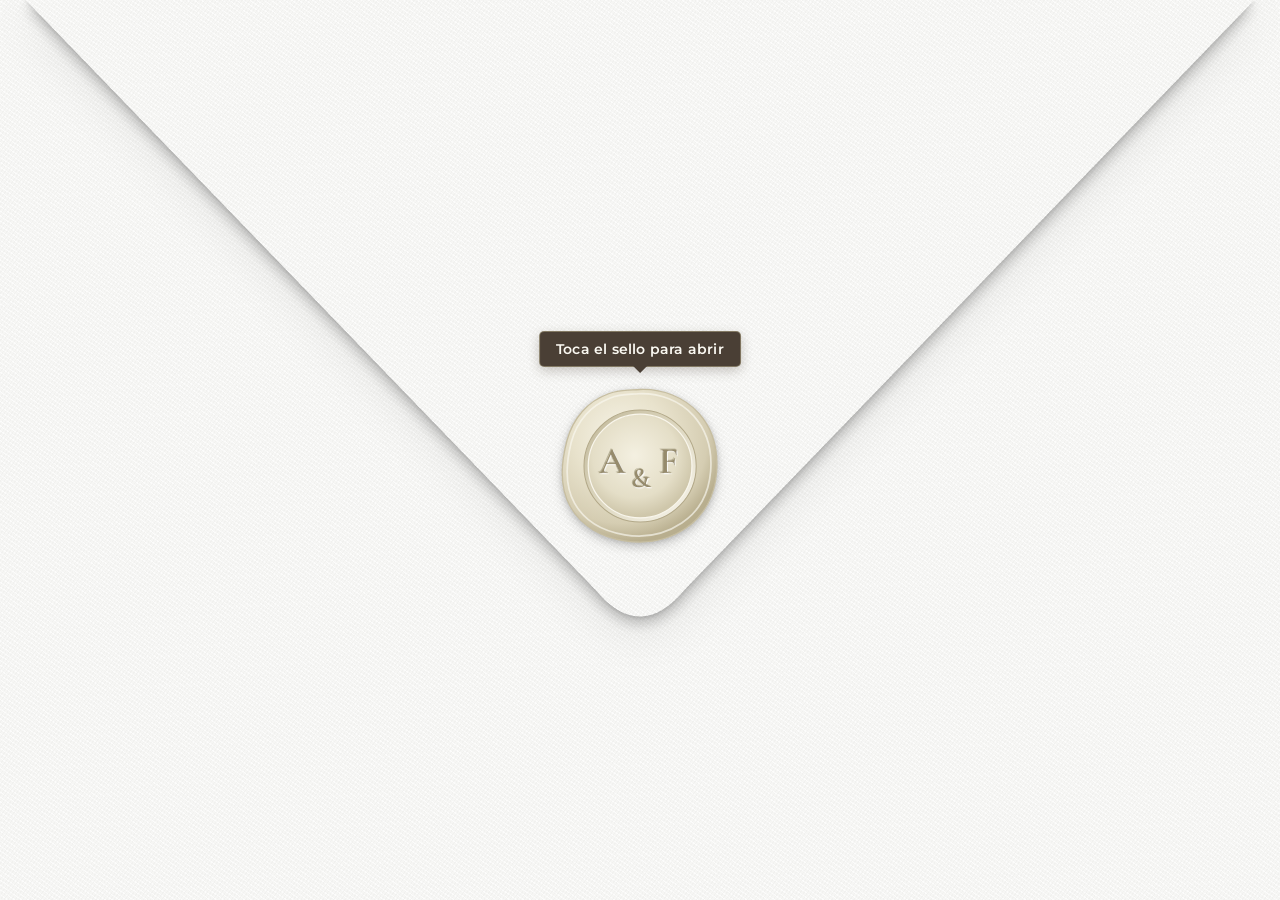
==== commit a599de60: "feat(invitacion): aplicar la retro visual (secuencia sobre-portada, sello y pulso) - Secuencia: el s" ====
--- a/index.html
+++ b/index.html
@@ -152,10 +152,14 @@
       border-radius: 6px;
     }
 
-    /* Cartel negro "¡Toca Aquí!" */
+    /* Indicación de apertura, integrada a la paleta del sobre.
+       Antes era un globo negro (#1e2024) que contrastaba con la papelería
+       sobria. Ahora usa el mismo marrón cálido del lacre y borde dorado suave.
+       El texto es "Toca el sello para abrir" (antes "¡Toca Aquí!"): dice QUÉ
+       tocar y QUÉ pasa, en vez de una exclamación suelta. */
     .tooltip {
-      background-color: #1e2024;
-      color: #ffffff;
+      background-color: #4a3f35;
+      color: #fbf9f2;
       font-family: 'Montserrat', sans-serif;
       font-size: 14px;
       font-weight: 600;
@@ -164,8 +168,12 @@
       border-radius: 5px;
       margin-bottom: 14px;
       position: relative;
-      box-shadow: 0 4px 12px rgba(0, 0, 0, 0.22);
-      animation: floatTooltip 1.8s infinite ease-in-out;
+      border: 1px solid rgba(179, 169, 137, 0.55);
+      box-shadow: 0 4px 12px rgba(74, 63, 53, 0.28);
+      /* La llamada de atención ya no es infinita: 3 repeticiones y se queda
+         quieta. El sello sigue respirando (ver .wax-seal-svg), pero el cartel
+         deja de competir con él enseguida. */
+      animation: floatTooltip 1.8s ease-in-out 3;
       /* El transform lo maneja la animación floatTooltip (una animación pisa al
          transition); acá importa el fundido, con el MISMO ritmo que el sello
          para que el CTA se vaya de una sola pieza. Sin espera, igual que él. */
@@ -183,9 +191,10 @@
       height: 0;
       border-left: 7px solid transparent;
       border-right: 7px solid transparent;
-      border-top: 7px solid #1e2024;
-    }
-
+      border-top: 7px solid #4a3f35;
+    }
+
+    /* Llamada de atención corta: sube y baja 3 veces y se detiene. */
     @keyframes floatTooltip {
       0%, 100% { transform: translateY(0); }
       50% { transform: translateY(-5px); }
@@ -200,13 +209,15 @@
         drop-shadow(0px 1px 2px rgba(0, 0, 0, 0.14));
       transition: transform 0.25s ease;
       transform-origin: center;
-      /* "Respiración": crece y decrece para invitar a tocar */
+      /* "Respiración" suave: antes llegaba a 1.10 (10%), que se leía como un
+         latido ansioso. Ahora llega a 1.025 (2.5%): se percibe que está vivo
+         sin crecer de forma exagerada. */
       animation: sealBreathe 2.4s ease-in-out infinite;
     }
 
     @keyframes sealBreathe {
       0%, 100% { transform: scale(1); }
-      50%      { transform: scale(1.10); }
+      50%      { transform: scale(1.025); }
     }
 
     .seal-wrapper:hover .wax-seal-svg {
@@ -645,7 +656,7 @@
 
   <!-- 3. CARTEL "¡Toca Aquí!" Y SELLO DE LACRE EN RELIEVE "A & F" -->
   <div class="seal-wrapper" id="sealTrigger" role="button" tabindex="0" aria-label="Abrir la invitación de Astrid y Fidel">
-    <div class="tooltip">¡Toca Aquí!</div>
+    <div class="tooltip">Toca el sello para abrir</div>
 
     <svg class="wax-seal-svg" viewBox="0 0 200 200" xmlns="http://www.w3.org/2000/svg">
       <defs>
@@ -724,6 +735,17 @@
 
     const reduceMotion = window.matchMedia('(prefers-reduced-motion: reduce)').matches;
 
+    // ==== Coordinación de la secuencia (pedido §1 de la retro visual) ====
+    // Antes: el sobre esperaba 1550 ms fijos y saltaba a invitacion.html, que
+    // arrancaba SU PROPIO velo de 3.2 s desde cero. Dos animaciones en paralelo
+    // que nadie coordinaba => ~4.7 s de papel en blanco acumulado.
+    // Ahora: el sobre espera a que su fundido TERMINE DE VERDAD (transitionend)
+    // antes de navegar, no a un cronómetro. Y el velo de la invitación bajó a
+    // 700 ms (ver .page-veil en invitacion.html), así que la llegada se siente
+    // como la continuación del sobre, no como una segunda carga.
+    const SEAL_FADE_MS = 150;  // debe coincidir con la transition de .seal-wrapper
+    const NEXT_SAFETY_MS = 4000; // red de seguridad: navega igual si transitionend no llega
+
     // La solapa se abre lento (2,6 s, igual que la transición de .flap-shadow-wrap)
     // y el sello se queda quieto en su lugar mientras eso pasa (ver stage-1).
     // El sello se disuelve RECIÉN cuando el sobre terminó de abrirse, y el salto
@@ -735,15 +757,13 @@
     // overlay. Con esta curva eso pasa a los 1,3 s, así que a los 1,4 s ya no hay
     // nada que mostrar del sobre abierto.
     // El giro NO se tocó: sigue durando 2,6 s (ver .flap-shadow-wrap).
-    // Después va todo junto: el fundido (0,15 s, ver CSS) y el salto apenas
-    // termina. Cero pantalla quieta antes del fade de la invitación.
     // Con movimiento reducido no hay transiciones (ver el bloque de CSS): la
     // solapa se abre de golpe, así que las etapas se adelantan en vez de dejar al
     // CTA colgado en pantalla hasta el salto.
     const FLAP_OPEN_MS = reduceMotion ? 350 : 2600;     // largo del giro de la solapa (sin tocar)
     const SEAL_FADE_AT_MS = reduceMotion ? 350 : 1400;  // cuando la solapa ya se ve arriba
                                    // + 0,15 s de fundido sin retardo = se va a los 1,55 s
-    const NEXT_DELAY_MS = reduceMotion ? 450 : 1550;
+    const NEXT_DELAY_MS = reduceMotion ? 450 : 1550;    // respaldo por si transitionend no llega
 
     const sealTrigger = document.getElementById('sealTrigger');
     const envelopeOverlay = document.getElementById('envelopeOverlay');
@@ -771,10 +791,38 @@
         document.body.classList.add('stage-3');
       }, SEAL_FADE_AT_MS));
 
-      // Fin del efecto -> entrar a la página de inicio de la invitación
-      timers.push(setTimeout(() => {
-        window.location.href = NEXT_PAGE;
-      }, NEXT_DELAY_MS));
+      // Fin del efecto -> entrar a la página de inicio de la invitación.
+      // location.search se arrastra a propósito: el invitado puede entrar acá con
+      // un cupo en la URL (ej. ?pases=4) y la invitación tiene que recibirlo.
+      function goToInvitation() {
+        window.location.href = NEXT_PAGE + location.search + location.hash;
+      }
+
+      if (reduceMotion) {
+        timers.push(setTimeout(goToInvitation, NEXT_DELAY_MS));
+        return;
+      }
+
+      // Navega cuando el fundido del sello TERMINÓ DE VERDAD. Esperar al evento
+      // en vez del cronómetro evita el corte: si el navegador demora un frame en
+      // pintar el fundido, el salto igual ocurre después, no antes.
+      let navigated = false;
+      function navigateOnce() {
+        if (navigated) return;
+        navigated = true;
+        goToInvitation();
+      }
+
+      sealTrigger.addEventListener('transitionend', function onFadeEnd(e) {
+        if (e.propertyName !== 'opacity') return;
+        if (!document.body.classList.contains('stage-3')) return;
+        sealTrigger.removeEventListener('transitionend', onFadeEnd);
+        navigateOnce();
+      });
+
+      // Red de seguridad: si transitionend no llega (pestaña en segundo plano,
+      // transición interrumpida), navega igual pasado el presupuesto.
+      timers.push(setTimeout(navigateOnce, NEXT_DELAY_MS + NEXT_SAFETY_MS));
     }
 
     function resetEnvelope() {
